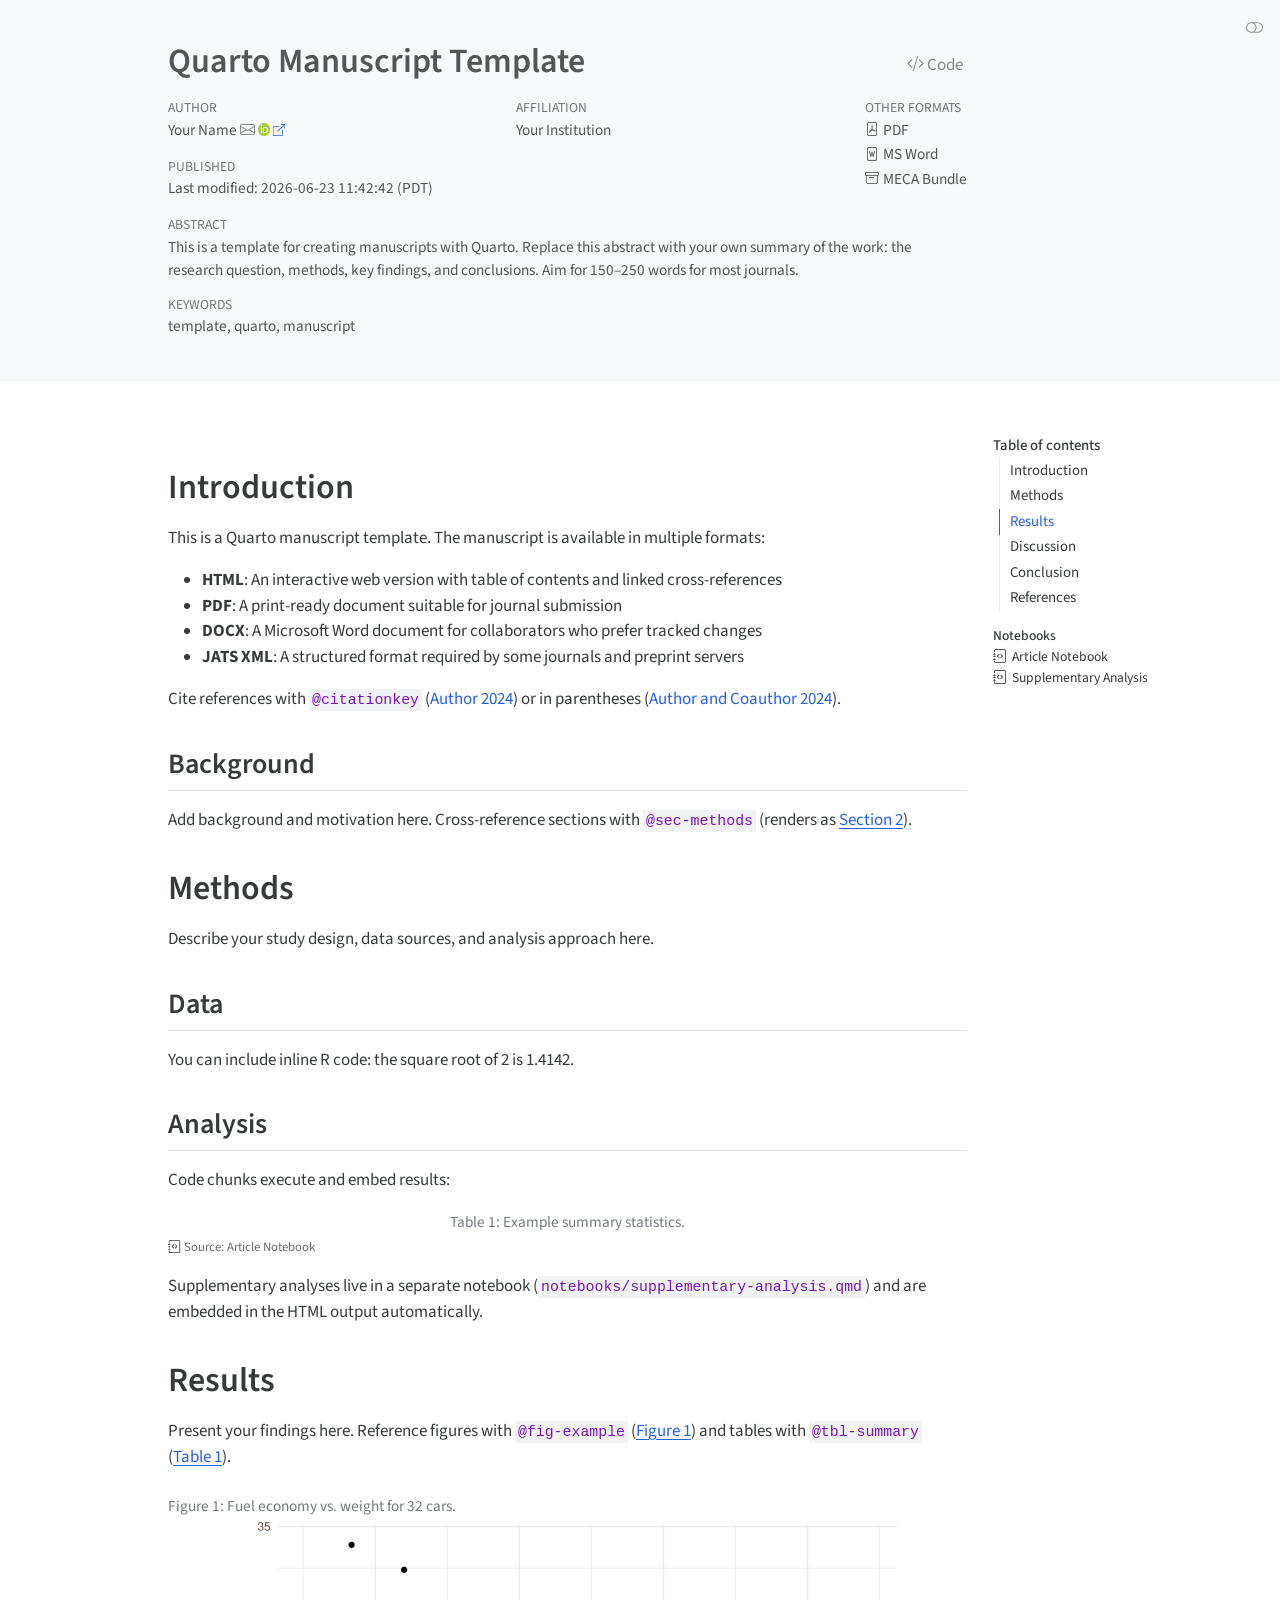
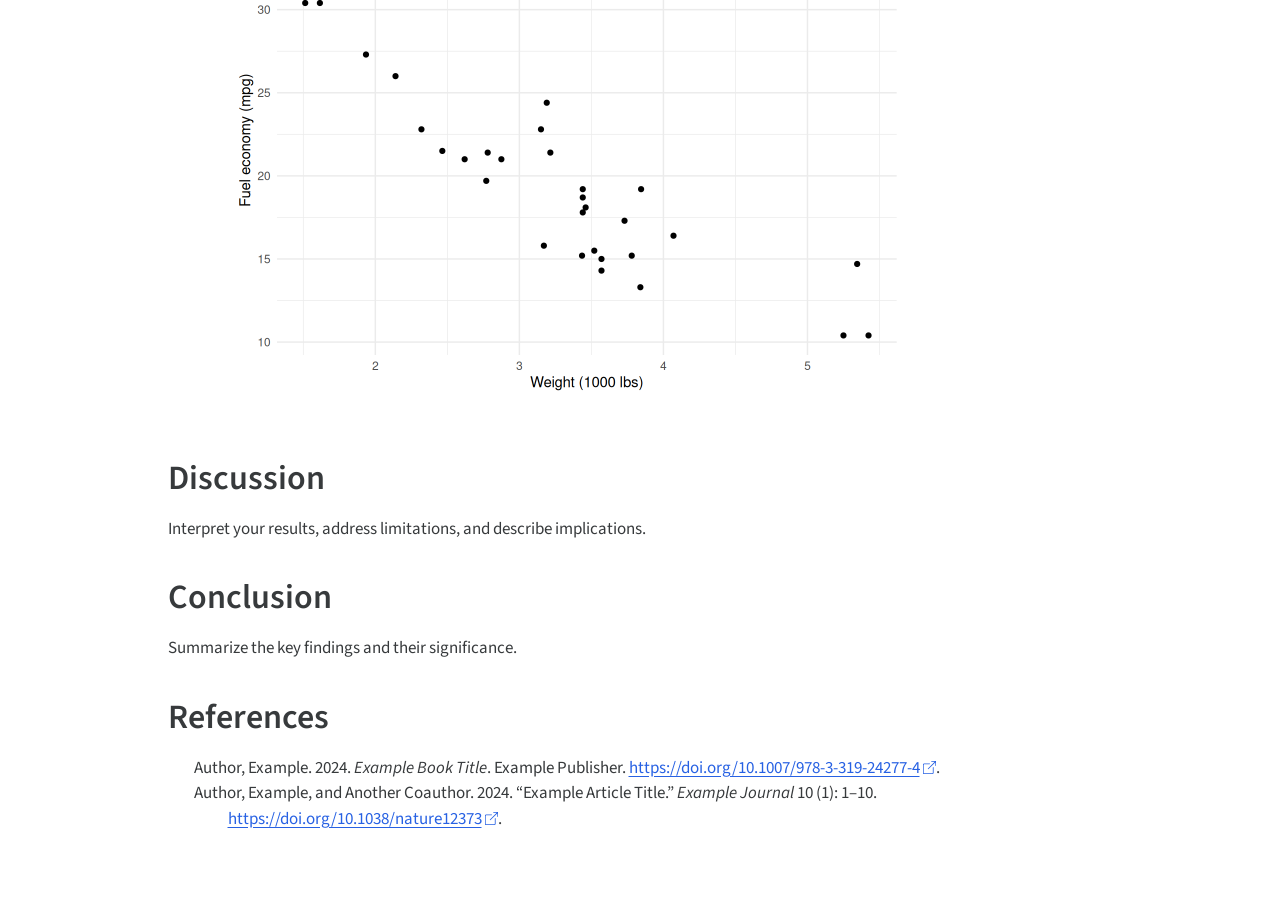
==== index.html @ c06b03c3 "Deploying to gh-pages from @ d-morrison/qmt@e28d3d955c361e0498ab73988863356ebacc2536 🚀" ====
<!DOCTYPE html>
<html xmlns="http://www.w3.org/1999/xhtml" lang="en" xml:lang="en"><head>
<meta http-equiv="Content-Type" content="text/html; charset=UTF-8">
<meta charset="utf-8">
<meta name="generator" content="quarto-1.9.38">
<meta name="viewport" content="width=device-width, initial-scale=1.0, user-scalable=yes">
<meta name="author" content="Your Name">
<meta name="keywords" content="template, quarto, manuscript">
<title>Quarto Manuscript Template</title>
<style>
/* Default styles provided by pandoc.
** See https://pandoc.org/MANUAL.html#variables-for-html for config info.
*/
code{white-space: pre-wrap;}
span.smallcaps{font-variant: small-caps;}
div.columns{display: flex; gap: min(4vw, 1.5em);}
div.column{flex: auto; overflow-x: auto;}
div.hanging-indent{margin-left: 1.5em; text-indent: -1.5em;}
ul.task-list{list-style: none;}
ul.task-list li input[type="checkbox"] {
  width: 0.8em;
  margin: 0 0.8em 0.2em -1em; /* quarto-specific, see https://github.com/quarto-dev/quarto-cli/issues/4556 */ 
  vertical-align: middle;
}
/* CSS for syntax highlighting */
html { -webkit-text-size-adjust: 100%; }
pre > code.sourceCode { white-space: pre; position: relative; }
pre > code.sourceCode > span { display: inline-block; line-height: 1.25; }
pre > code.sourceCode > span:empty { height: 1.2em; }
.sourceCode { overflow: visible; }
code.sourceCode > span { color: inherit; text-decoration: inherit; }
div.sourceCode { margin: 1em 0; }
pre.sourceCode { margin: 0; }
@media screen {
div.sourceCode { overflow: auto; }
}
@media print {
pre > code.sourceCode { white-space: pre-wrap; }
pre > code.sourceCode > span { text-indent: -5em; padding-left: 5em; }
}
pre.numberSource code
  { counter-reset: source-line 0; }
pre.numberSource code > span
  { position: relative; left: -4em; counter-increment: source-line; }
pre.numberSource code > span > a:first-child::before
  { content: counter(source-line);
    position: relative; left: -1em; text-align: right; vertical-align: baseline;
    border: none; display: inline-block;
    -webkit-touch-callout: none; -webkit-user-select: none;
    -khtml-user-select: none; -moz-user-select: none;
    -ms-user-select: none; user-select: none;
    padding: 0 4px; width: 4em;
  }
pre.numberSource { margin-left: 3em;  padding-left: 4px; }
div.sourceCode
  {   }
@media screen {
pre > code.sourceCode > span > a:first-child::before { text-decoration: underline; }
}
/* CSS for citations */
div.csl-bib-body { }
div.csl-entry {
  clear: both;
}
.hanging-indent div.csl-entry {
  margin-left:2em;
  text-indent:-2em;
}
div.csl-left-margin {
  min-width:2em;
  float:left;
}
div.csl-right-inline {
  margin-left:2em;
  padding-left:1em;
}
div.csl-indent {
  margin-left: 2em;
}</style>

<script src="site_libs/clipboard/clipboard.min.js"></script>
<script src="site_libs/quarto-html/quarto.js" type="module"></script>
<script src="site_libs/quarto-html/tabsets/tabsets.js" type="module"></script>
<script src="site_libs/quarto-html/popper.min.js"></script>
<script src="site_libs/quarto-html/tippy.umd.min.js"></script>
<script src="site_libs/quarto-html/anchor.min.js"></script>
<link href="site_libs/quarto-html/tippy.css" rel="stylesheet">
<link href="site_libs/quarto-html/quarto-syntax-highlighting-c875dbb4c9335aca9cc352e974a4ec92.css" rel="stylesheet" class="quarto-color-scheme" id="quarto-text-highlighting-styles">
<link href="site_libs/quarto-html/quarto-syntax-highlighting-dark-c875dbb4c9335aca9cc352e974a4ec92.css" rel="stylesheet" class="quarto-color-scheme quarto-color-alternate" id="quarto-text-highlighting-styles">
<link href="site_libs/quarto-html/quarto-syntax-highlighting-c875dbb4c9335aca9cc352e974a4ec92.css" rel="stylesheet" class="quarto-color-scheme-extra" id="quarto-text-highlighting-styles">
<script src="site_libs/bootstrap/bootstrap.min.js"></script>
<link href="site_libs/bootstrap/bootstrap-icons.css" rel="stylesheet">
<link href="site_libs/bootstrap/bootstrap-bc018232470c792a21d55ba60b0a0cb7.min.css" rel="stylesheet" append-hash="true" class="quarto-color-scheme" id="quarto-bootstrap" data-mode="light">
<link href="site_libs/bootstrap/bootstrap-dark-ad9184bf8e36a418bfd6f385e3dc18bb.min.css" rel="stylesheet" append-hash="true" class="quarto-color-scheme quarto-color-alternate" id="quarto-bootstrap" data-mode="dark">
<link href="site_libs/bootstrap/bootstrap-bc018232470c792a21d55ba60b0a0cb7.min.css" rel="stylesheet" append-hash="true" class="quarto-color-scheme-extra" id="quarto-bootstrap" data-mode="light">
<script src="site_libs/quarto-contrib/glightbox/glightbox.min.js"></script>
<link href="site_libs/quarto-contrib/glightbox/glightbox.min.css" rel="stylesheet">
<link href="site_libs/quarto-contrib/glightbox/lightbox.css" rel="stylesheet"><link href="site_libs/pagedtable-1.1/css/pagedtable.css" rel="stylesheet">
<script src="site_libs/pagedtable-1.1/js/pagedtable.js"></script><style>
div.callout-exr.callout {
  border-left-color: #FFA500;
}
div.callout-exr.callout-style-default .callout-header {
  background-color: rgba(255, 165, 0, 0.13);
}
div.callout-exr .callout-toggle::before {  background-image: url('data:image/svg+xml,<svg xmlns="http://www.w3.org/2000/svg" width="16" height="16" fill="rgb(33, 37, 41)" class="bi bi-chevron-down" viewBox="0 0 16 16"><path fill-rule="evenodd" d="M1.646 4.646a.5.5 0 0 1 .708 0L8 10.293l5.646-5.647a.5.5 0 0 1 .708.708l-6 6a.5.5 0 0 1-.708 0l-6-6a.5.5 0 0 1 0-.708z"/></svg>');}
div.callout-exr.callout-style-default .callout-icon::before, div.callout-exr.callout-titled .callout-icon::before {
  background-image: url('data:image/svg+xml,<svg xmlns="http://www.w3.org/2000/svg" width="16" height="16" fill="%23FFA500" class="bi bi-exclamation-triangle" viewBox="0 0 16 16"><path d="M7.938 2.016A.13.13 0 0 1 8.002 2a.13.13 0 0 1 .063.016.146.146 0 0 1 .054.057l6.857 11.667c.036.06.035.124.002.183a.163.163 0 0 1-.054.06.116.116 0 0 1-.066.017H1.146a.115.115 0 0 1-.066-.017.163.163 0 0 1-.054-.06.176.176 0 0 1 .002-.183L7.884 2.073a.147.147 0 0 1 .054-.057zm1.044-.45a1.13 1.13 0 0 0-1.96 0L.165 13.233c-.457.778.091 1.767.98 1.767h13.713c.889 0 1.438-.99.98-1.767L8.982 1.566z"/></svg>');
}
div.callout-lem.callout {
  border-left-color: #1565C0;
}
div.callout-lem.callout-style-default .callout-header {
  background-color: rgba(21, 101, 192, 0.13);
}
div.callout-lem .callout-toggle::before {  background-image: url('data:image/svg+xml,<svg xmlns="http://www.w3.org/2000/svg" width="16" height="16" fill="rgb(33, 37, 41)" class="bi bi-chevron-down" viewBox="0 0 16 16"><path fill-rule="evenodd" d="M1.646 4.646a.5.5 0 0 1 .708 0L8 10.293l5.646-5.647a.5.5 0 0 1 .708.708l-6 6a.5.5 0 0 1-.708 0l-6-6a.5.5 0 0 1 0-.708z"/></svg>');}
div.callout-lem.callout-style-default .callout-icon::before, div.callout-lem.callout-titled .callout-icon::before {
  background-image: url('data:image/svg+xml,<svg xmlns="http://www.w3.org/2000/svg" width="16" height="16" fill="%231565C0" class="bi bi-exclamation-triangle" viewBox="0 0 16 16"><path d="M7.938 2.016A.13.13 0 0 1 8.002 2a.13.13 0 0 1 .063.016.146.146 0 0 1 .054.057l6.857 11.667c.036.06.035.124.002.183a.163.163 0 0 1-.054.06.116.116 0 0 1-.066.017H1.146a.115.115 0 0 1-.066-.017.163.163 0 0 1-.054-.06.176.176 0 0 1 .002-.183L7.884 2.073a.147.147 0 0 1 .054-.057zm1.044-.45a1.13 1.13 0 0 0-1.96 0L.165 13.233c-.457.778.091 1.767.98 1.767h13.713c.889 0 1.438-.99.98-1.767L8.982 1.566z"/></svg>');
}
div.callout-prp.callout {
  border-left-color: #827717;
}
div.callout-prp.callout-style-default .callout-header {
  background-color: rgba(130, 119, 23, 0.13);
}
div.callout-prp .callout-toggle::before {  background-image: url('data:image/svg+xml,<svg xmlns="http://www.w3.org/2000/svg" width="16" height="16" fill="rgb(33, 37, 41)" class="bi bi-chevron-down" viewBox="0 0 16 16"><path fill-rule="evenodd" d="M1.646 4.646a.5.5 0 0 1 .708 0L8 10.293l5.646-5.647a.5.5 0 0 1 .708.708l-6 6a.5.5 0 0 1-.708 0l-6-6a.5.5 0 0 1 0-.708z"/></svg>');}
div.callout-prp.callout-style-default .callout-icon::before, div.callout-prp.callout-titled .callout-icon::before {
  background-image: url('data:image/svg+xml,<svg xmlns="http://www.w3.org/2000/svg" width="16" height="16" fill="%23827717" class="bi bi-exclamation-triangle" viewBox="0 0 16 16"><path d="M7.938 2.016A.13.13 0 0 1 8.002 2a.13.13 0 0 1 .063.016.146.146 0 0 1 .054.057l6.857 11.667c.036.06.035.124.002.183a.163.163 0 0 1-.054.06.116.116 0 0 1-.066.017H1.146a.115.115 0 0 1-.066-.017.163.163 0 0 1-.054-.06.176.176 0 0 1 .002-.183L7.884 2.073a.147.147 0 0 1 .054-.057zm1.044-.45a1.13 1.13 0 0 0-1.96 0L.165 13.233c-.457.778.091 1.767.98 1.767h13.713c.889 0 1.438-.99.98-1.767L8.982 1.566z"/></svg>');
}
div.callout-cnj.callout {
  border-left-color: #558B2F;
}
div.callout-cnj.callout-style-default .callout-header {
  background-color: rgba(85, 139, 47, 0.13);
}
div.callout-cnj .callout-toggle::before {  background-image: url('data:image/svg+xml,<svg xmlns="http://www.w3.org/2000/svg" width="16" height="16" fill="rgb(33, 37, 41)" class="bi bi-chevron-down" viewBox="0 0 16 16"><path fill-rule="evenodd" d="M1.646 4.646a.5.5 0 0 1 .708 0L8 10.293l5.646-5.647a.5.5 0 0 1 .708.708l-6 6a.5.5 0 0 1-.708 0l-6-6a.5.5 0 0 1 0-.708z"/></svg>');}
div.callout-cnj.callout-style-default .callout-icon::before, div.callout-cnj.callout-titled .callout-icon::before {
  background-image: url('data:image/svg+xml,<svg xmlns="http://www.w3.org/2000/svg" width="16" height="16" fill="%23558B2F" class="bi bi-exclamation-triangle" viewBox="0 0 16 16"><path d="M7.938 2.016A.13.13 0 0 1 8.002 2a.13.13 0 0 1 .063.016.146.146 0 0 1 .054.057l6.857 11.667c.036.06.035.124.002.183a.163.163 0 0 1-.054.06.116.116 0 0 1-.066.017H1.146a.115.115 0 0 1-.066-.017.163.163 0 0 1-.054-.06.176.176 0 0 1 .002-.183L7.884 2.073a.147.147 0 0 1 .054-.057zm1.044-.45a1.13 1.13 0 0 0-1.96 0L.165 13.233c-.457.778.091 1.767.98 1.767h13.713c.889 0 1.438-.99.98-1.767L8.982 1.566z"/></svg>');
}
div.callout-exm.callout {
  border-left-color: #6A1B9A;
}
div.callout-exm.callout-style-default .callout-header {
  background-color: rgba(106, 27, 154, 0.13);
}
div.callout-exm .callout-toggle::before {  background-image: url('data:image/svg+xml,<svg xmlns="http://www.w3.org/2000/svg" width="16" height="16" fill="rgb(33, 37, 41)" class="bi bi-chevron-down" viewBox="0 0 16 16"><path fill-rule="evenodd" d="M1.646 4.646a.5.5 0 0 1 .708 0L8 10.293l5.646-5.647a.5.5 0 0 1 .708.708l-6 6a.5.5 0 0 1-.708 0l-6-6a.5.5 0 0 1 0-.708z"/></svg>');}
div.callout-exm.callout-style-default .callout-icon::before, div.callout-exm.callout-titled .callout-icon::before {
  background-image: url('data:image/svg+xml,<svg xmlns="http://www.w3.org/2000/svg" width="16" height="16" fill="%236A1B9A" class="bi bi-exclamation-triangle" viewBox="0 0 16 16"><path d="M7.938 2.016A.13.13 0 0 1 8.002 2a.13.13 0 0 1 .063.016.146.146 0 0 1 .054.057l6.857 11.667c.036.06.035.124.002.183a.163.163 0 0 1-.054.06.116.116 0 0 1-.066.017H1.146a.115.115 0 0 1-.066-.017.163.163 0 0 1-.054-.06.176.176 0 0 1 .002-.183L7.884 2.073a.147.147 0 0 1 .054-.057zm1.044-.45a1.13 1.13 0 0 0-1.96 0L.165 13.233c-.457.778.091 1.767.98 1.767h13.713c.889 0 1.438-.99.98-1.767L8.982 1.566z"/></svg>');
}
div.callout-cor.callout {
  border-left-color: #00838F;
}
div.callout-cor.callout-style-default .callout-header {
  background-color: rgba(0, 131, 143, 0.13);
}
div.callout-cor .callout-toggle::before {  background-image: url('data:image/svg+xml,<svg xmlns="http://www.w3.org/2000/svg" width="16" height="16" fill="rgb(33, 37, 41)" class="bi bi-chevron-down" viewBox="0 0 16 16"><path fill-rule="evenodd" d="M1.646 4.646a.5.5 0 0 1 .708 0L8 10.293l5.646-5.647a.5.5 0 0 1 .708.708l-6 6a.5.5 0 0 1-.708 0l-6-6a.5.5 0 0 1 0-.708z"/></svg>');}
div.callout-cor.callout-style-default .callout-icon::before, div.callout-cor.callout-titled .callout-icon::before {
  background-image: url('data:image/svg+xml,<svg xmlns="http://www.w3.org/2000/svg" width="16" height="16" fill="%2300838F" class="bi bi-exclamation-triangle" viewBox="0 0 16 16"><path d="M7.938 2.016A.13.13 0 0 1 8.002 2a.13.13 0 0 1 .063.016.146.146 0 0 1 .054.057l6.857 11.667c.036.06.035.124.002.183a.163.163 0 0 1-.054.06.116.116 0 0 1-.066.017H1.146a.115.115 0 0 1-.066-.017.163.163 0 0 1-.054-.06.176.176 0 0 1 .002-.183L7.884 2.073a.147.147 0 0 1 .054-.057zm1.044-.45a1.13 1.13 0 0 0-1.96 0L.165 13.233c-.457.778.091 1.767.98 1.767h13.713c.889 0 1.438-.99.98-1.767L8.982 1.566z"/></svg>');
}
div.callout-proof.callout {
  border-left-color: #37474F;
}
div.callout-proof.callout-style-default .callout-header {
  background-color: rgba(55, 71, 79, 0.13);
}
div.callout-proof .callout-toggle::before {  background-image: url('data:image/svg+xml,<svg xmlns="http://www.w3.org/2000/svg" width="16" height="16" fill="rgb(33, 37, 41)" class="bi bi-chevron-down" viewBox="0 0 16 16"><path fill-rule="evenodd" d="M1.646 4.646a.5.5 0 0 1 .708 0L8 10.293l5.646-5.647a.5.5 0 0 1 .708.708l-6 6a.5.5 0 0 1-.708 0l-6-6a.5.5 0 0 1 0-.708z"/></svg>');}
div.callout-proof.callout-style-default .callout-icon::before, div.callout-proof.callout-titled .callout-icon::before {
  background-image: url('data:image/svg+xml,<svg xmlns="http://www.w3.org/2000/svg" width="16" height="16" fill="%2337474F" class="bi bi-exclamation-triangle" viewBox="0 0 16 16"><path d="M7.938 2.016A.13.13 0 0 1 8.002 2a.13.13 0 0 1 .063.016.146.146 0 0 1 .054.057l6.857 11.667c.036.06.035.124.002.183a.163.163 0 0 1-.054.06.116.116 0 0 1-.066.017H1.146a.115.115 0 0 1-.066-.017.163.163 0 0 1-.054-.06.176.176 0 0 1 .002-.183L7.884 2.073a.147.147 0 0 1 .054-.057zm1.044-.45a1.13 1.13 0 0 0-1.96 0L.165 13.233c-.457.778.091 1.767.98 1.767h13.713c.889 0 1.438-.99.98-1.767L8.982 1.566z"/></svg>');
}
div.callout-def.callout {
  border-left-color: #1B5E20;
}
div.callout-def.callout-style-default .callout-header {
  background-color: rgba(27, 94, 32, 0.13);
}
div.callout-def .callout-toggle::before {  background-image: url('data:image/svg+xml,<svg xmlns="http://www.w3.org/2000/svg" width="16" height="16" fill="rgb(33, 37, 41)" class="bi bi-chevron-down" viewBox="0 0 16 16"><path fill-rule="evenodd" d="M1.646 4.646a.5.5 0 0 1 .708 0L8 10.293l5.646-5.647a.5.5 0 0 1 .708.708l-6 6a.5.5 0 0 1-.708 0l-6-6a.5.5 0 0 1 0-.708z"/></svg>');}
div.callout-def.callout-style-default .callout-icon::before, div.callout-def.callout-titled .callout-icon::before {
  background-image: url('data:image/svg+xml,<svg xmlns="http://www.w3.org/2000/svg" width="16" height="16" fill="%231B5E20" class="bi bi-exclamation-triangle" viewBox="0 0 16 16"><path d="M7.938 2.016A.13.13 0 0 1 8.002 2a.13.13 0 0 1 .063.016.146.146 0 0 1 .054.057l6.857 11.667c.036.06.035.124.002.183a.163.163 0 0 1-.054.06.116.116 0 0 1-.066.017H1.146a.115.115 0 0 1-.066-.017.163.163 0 0 1-.054-.06.176.176 0 0 1 .002-.183L7.884 2.073a.147.147 0 0 1 .054-.057zm1.044-.45a1.13 1.13 0 0 0-1.96 0L.165 13.233c-.457.778.091 1.767.98 1.767h13.713c.889 0 1.438-.99.98-1.767L8.982 1.566z"/></svg>');
}
div.callout-solution.callout {
  border-left-color: #4E342E;
}
div.callout-solution.callout-style-default .callout-header {
  background-color: rgba(78, 52, 46, 0.13);
}
div.callout-solution .callout-toggle::before {  background-image: url('data:image/svg+xml,<svg xmlns="http://www.w3.org/2000/svg" width="16" height="16" fill="rgb(33, 37, 41)" class="bi bi-chevron-down" viewBox="0 0 16 16"><path fill-rule="evenodd" d="M1.646 4.646a.5.5 0 0 1 .708 0L8 10.293l5.646-5.647a.5.5 0 0 1 .708.708l-6 6a.5.5 0 0 1-.708 0l-6-6a.5.5 0 0 1 0-.708z"/></svg>');}
div.callout-solution.callout-style-default .callout-icon::before, div.callout-solution.callout-titled .callout-icon::before {
  background-image: url('data:image/svg+xml,<svg xmlns="http://www.w3.org/2000/svg" width="16" height="16" fill="%234E342E" class="bi bi-exclamation-triangle" viewBox="0 0 16 16"><path d="M7.938 2.016A.13.13 0 0 1 8.002 2a.13.13 0 0 1 .063.016.146.146 0 0 1 .054.057l6.857 11.667c.036.06.035.124.002.183a.163.163 0 0 1-.054.06.116.116 0 0 1-.066.017H1.146a.115.115 0 0 1-.066-.017.163.163 0 0 1-.054-.06.176.176 0 0 1 .002-.183L7.884 2.073a.147.147 0 0 1 .054-.057zm1.044-.45a1.13 1.13 0 0 0-1.96 0L.165 13.233c-.457.778.091 1.767.98 1.767h13.713c.889 0 1.438-.99.98-1.767L8.982 1.566z"/></svg>');
}
div.callout-remark.callout {
  border-left-color: #AD1457;
}
div.callout-remark.callout-style-default .callout-header {
  background-color: rgba(173, 20, 87, 0.13);
}
div.callout-remark .callout-toggle::before {  background-image: url('data:image/svg+xml,<svg xmlns="http://www.w3.org/2000/svg" width="16" height="16" fill="rgb(33, 37, 41)" class="bi bi-chevron-down" viewBox="0 0 16 16"><path fill-rule="evenodd" d="M1.646 4.646a.5.5 0 0 1 .708 0L8 10.293l5.646-5.647a.5.5 0 0 1 .708.708l-6 6a.5.5 0 0 1-.708 0l-6-6a.5.5 0 0 1 0-.708z"/></svg>');}
div.callout-remark.callout-style-default .callout-icon::before, div.callout-remark.callout-titled .callout-icon::before {
  background-image: url('data:image/svg+xml,<svg xmlns="http://www.w3.org/2000/svg" width="16" height="16" fill="%23AD1457" class="bi bi-exclamation-triangle" viewBox="0 0 16 16"><path d="M7.938 2.016A.13.13 0 0 1 8.002 2a.13.13 0 0 1 .063.016.146.146 0 0 1 .054.057l6.857 11.667c.036.06.035.124.002.183a.163.163 0 0 1-.054.06.116.116 0 0 1-.066.017H1.146a.115.115 0 0 1-.066-.017.163.163 0 0 1-.054-.06.176.176 0 0 1 .002-.183L7.884 2.073a.147.147 0 0 1 .054-.057zm1.044-.45a1.13 1.13 0 0 0-1.96 0L.165 13.233c-.457.778.091 1.767.98 1.767h13.713c.889 0 1.438-.99.98-1.767L8.982 1.566z"/></svg>');
}
</style>
<link rel="stylesheet" href="styles.css">
<meta name="citation_title" content="Quarto Manuscript Template">
<meta name="citation_abstract" content="This is a template for creating manuscripts with Quarto. Replace this
abstract with your own summary of the work: the research question,
methods, key findings, and conclusions. Aim for 150--250 words for
most journals.
">
<meta name="citation_keywords" content="template,quarto,manuscript">
<meta name="citation_author" content="Your Name">
<meta name="citation_publication_date" content="2026-06-23">
<meta name="citation_cover_date" content="2026-06-23">
<meta name="citation_year" content="2026">
<meta name="citation_online_date" content="2026-06-23">
<meta name="citation_language" content="en">
<meta name="citation_reference" content="citation_title=Example book title;,citation_author=Example Author;,citation_publication_date=2024;,citation_cover_date=2024;,citation_year=2024;,citation_doi=10.1007/978-3-319-24277-4;">
<meta name="citation_reference" content="citation_title=Example article title;,citation_author=Example Author;,citation_author=Another Coauthor;,citation_publication_date=2024;,citation_cover_date=2024;,citation_year=2024;,citation_issue=1;,citation_doi=10.1038/nature12373;,citation_volume=10;,citation_journal_title=Example Journal;,citation_publisher=Example Publisher;">
</head>
<body class="quarto-light"><script id="quarto-html-before-body" type="application/javascript">
    const toggleBodyColorMode = (bsSheetEl) => {
      const mode = bsSheetEl.getAttribute("data-mode");
      const bodyEl = window.document.querySelector("body");
      if (mode === "dark") {
        bodyEl.classList.add("quarto-dark");
        bodyEl.classList.remove("quarto-light");
      } else {
        bodyEl.classList.add("quarto-light");
        bodyEl.classList.remove("quarto-dark");
      }
    }
    const toggleBodyColorPrimary = () => {
      const bsSheetEl = window.document.querySelector("link#quarto-bootstrap:not([rel=disabled-stylesheet])");
      if (bsSheetEl) {
        toggleBodyColorMode(bsSheetEl);
      }
    }
    const setColorSchemeToggle = (alternate) => {
      const toggles = window.document.querySelectorAll('.quarto-color-scheme-toggle');
      for (let i=0; i < toggles.length; i++) {
        const toggle = toggles[i];
        if (toggle) {
          if (alternate) {
            toggle.classList.add("alternate");
          } else {
            toggle.classList.remove("alternate");
          }
        }
      }
    };
    const toggleColorMode = (alternate) => {
      // Switch the stylesheets
      const primaryStylesheets = window.document.querySelectorAll('link.quarto-color-scheme:not(.quarto-color-alternate)');
      const alternateStylesheets = window.document.querySelectorAll('link.quarto-color-scheme.quarto-color-alternate');
      manageTransitions('#quarto-margin-sidebar .nav-link', false);
      if (alternate) {
        // note: dark is layered on light, we don't disable primary!
        enableStylesheet(alternateStylesheets);
        for (const sheetNode of alternateStylesheets) {
          if (sheetNode.id === "quarto-bootstrap") {
            toggleBodyColorMode(sheetNode);
          }
        }
      } else {
        disableStylesheet(alternateStylesheets);
        enableStylesheet(primaryStylesheets)
        toggleBodyColorPrimary();
      }
      manageTransitions('#quarto-margin-sidebar .nav-link', true);
      // Switch the toggles
      setColorSchemeToggle(alternate)
      // Hack to workaround the fact that safari doesn't
      // properly recolor the scrollbar when toggling (#1455)
      if (navigator.userAgent.indexOf('Safari') > 0 && navigator.userAgent.indexOf('Chrome') == -1) {
        manageTransitions("body", false);
        window.scrollTo(0, 1);
        setTimeout(() => {
          window.scrollTo(0, 0);
          manageTransitions("body", true);
        }, 40);
      }
    }
    const disableStylesheet = (stylesheets) => {
      for (let i=0; i < stylesheets.length; i++) {
        const stylesheet = stylesheets[i];
        stylesheet.rel = 'disabled-stylesheet';
      }
    }
    const enableStylesheet = (stylesheets) => {
      for (let i=0; i < stylesheets.length; i++) {
        const stylesheet = stylesheets[i];
        if(stylesheet.rel !== 'stylesheet') { // for Chrome, which will still FOUC without this check
          stylesheet.rel = 'stylesheet';
        }
      }
    }
    const manageTransitions = (selector, allowTransitions) => {
      const els = window.document.querySelectorAll(selector);
      for (let i=0; i < els.length; i++) {
        const el = els[i];
        if (allowTransitions) {
          el.classList.remove('notransition');
        } else {
          el.classList.add('notransition');
        }
      }
    }
    const isFileUrl = () => {
      return window.location.protocol === 'file:';
    }
    const hasAlternateSentinel = () => {
      let styleSentinel = getColorSchemeSentinel();
      if (styleSentinel !== null) {
        return styleSentinel === "alternate";
      } else {
        return false;
      }
    }
    const setStyleSentinel = (alternate) => {
      const value = alternate ? "alternate" : "default";
      if (!isFileUrl()) {
        window.localStorage.setItem("quarto-color-scheme", value);
      } else {
        localAlternateSentinel = value;
      }
    }
    const getColorSchemeSentinel = () => {
      if (!isFileUrl()) {
        const storageValue = window.localStorage.getItem("quarto-color-scheme");
        return storageValue != null ? storageValue : localAlternateSentinel;
      } else {
        return localAlternateSentinel;
      }
    }
    const toggleGiscusIfUsed = (isAlternate, darkModeDefault) => {
      const baseTheme = document.querySelector('#giscus-base-theme')?.value ?? 'light';
      const alternateTheme = document.querySelector('#giscus-alt-theme')?.value ?? 'dark';
      let newTheme = '';
      if(authorPrefersDark) {
        newTheme = isAlternate ? baseTheme : alternateTheme;
      } else {
        newTheme = isAlternate ? alternateTheme : baseTheme;
      }
      const changeGiscusTheme = () => {
        // From: https://github.com/giscus/giscus/issues/336
        const sendMessage = (message) => {
          const iframe = document.querySelector('iframe.giscus-frame');
          if (!iframe) return;
          iframe.contentWindow.postMessage({ giscus: message }, 'https://giscus.app');
        }
        sendMessage({
          setConfig: {
            theme: newTheme
          }
        });
      }
      const isGiscussLoaded = window.document.querySelector('iframe.giscus-frame') !== null;
      if (isGiscussLoaded) {
        changeGiscusTheme();
      }
    };
    const authorPrefersDark = false;
    const darkModeDefault = authorPrefersDark;
      document.querySelector('link#quarto-text-highlighting-styles.quarto-color-scheme-extra').rel = 'disabled-stylesheet';
      document.querySelector('link#quarto-bootstrap.quarto-color-scheme-extra').rel = 'disabled-stylesheet';
    let localAlternateSentinel = darkModeDefault ? 'alternate' : 'default';
    // Dark / light mode switch
    window.quartoToggleColorScheme = () => {
      // Read the current dark / light value
      let toAlternate = !hasAlternateSentinel();
      toggleColorMode(toAlternate);
      setStyleSentinel(toAlternate);
      toggleGiscusIfUsed(toAlternate, darkModeDefault);
      window.dispatchEvent(new Event('resize'));
    };
    // Switch to dark mode if need be
    if (hasAlternateSentinel()) {
      toggleColorMode(true);
    } else {
      toggleColorMode(false);
    }
  </script>

<header id="title-block-header" class="quarto-title-block default page-columns page-full"><div class="quarto-title-banner page-columns page-full">
    <div class="quarto-title column-body">
      <div class="quarto-title-block"><div><h1 class="title">Quarto Manuscript Template</h1><button type="button" class="btn code-tools-button" id="quarto-code-tools-source"><i class="bi"></i> Code</button></div></div>
          </div>

    
    <div class="quarto-title-meta-container">
      <div class="quarto-title-meta-column-start">
            <div class="quarto-title-meta-author">
          <div class="quarto-title-meta-heading">Author</div>
          <div class="quarto-title-meta-heading">Affiliation</div>
          
                <div class="quarto-title-meta-contents">
            <p class="author">Your Name <a href="mailto:your.email@example.com" class="quarto-title-author-email"><i class="bi bi-envelope"></i></a> <a href="https://orcid.org/0000-0000-0000-0000" class="quarto-title-author-orcid"> <img src="[data-uri]"></a></p>
          </div>
                <div class="quarto-title-meta-contents">
                    <p class="affiliation">
                        Your Institution
                      </p>
                  </div>
                    </div>
        
        <div class="quarto-title-meta">

                      
                <div>
            <div class="quarto-title-meta-heading">Published</div>
            <div class="quarto-title-meta-contents">
              <p class="date">Last modified: 2026-06-23 11:42:42 (PDT)</p>
            </div>
          </div>
          
                
              </div>
      </div>
      <div class="quarto-title-meta-column-end quarto-other-formats-target">
      <div class="quarto-alternate-formats"><div class="quarto-title-meta-heading">Other Formats</div><div class="quarto-title-meta-contents"><p><a href="index.pdf"><i class="bi bi-file-pdf"></i>PDF</a></p></div><div class="quarto-title-meta-contents"><p><a href="index.docx"><i class="bi bi-file-word"></i>MS Word</a></p></div><div class="quarto-title-meta-contents"><p><a href="index-meca.zip" data-meca-link="true"><i class="bi bi-archive"></i>MECA Bundle</a></p></div></div></div>
    </div>

    <div>
      <div class="abstract">
        <div class="block-title">Abstract</div>
        <p>This is a template for creating manuscripts with Quarto. Replace this abstract with your own summary of the work: the research question, methods, key findings, and conclusions. Aim for 150–250 words for most journals.</p>
      </div>
    </div>

    <div>
      <div class="keywords">
        <div class="block-title">Keywords</div>
        <p>template, quarto, manuscript</p>
      </div>
    </div>

    <div class="quarto-other-links-text-target">
    </div>  </div>
</header><div id="quarto-content" class="page-columns page-rows-contents page-layout-article">
<div id="quarto-margin-sidebar" class="sidebar margin-sidebar">
  <nav id="TOC" role="doc-toc" class="toc-active"><h2 id="toc-title">Table of contents</h2>
   
  <ul>
<li>
<a href="#sec-intro" id="toc-sec-intro" class="nav-link active" data-scroll-target="#sec-intro">Introduction</a>
  <ul class="collapse">
<li><a href="#background" id="toc-background" class="nav-link" data-scroll-target="#background">Background</a></li>
  </ul>
</li>
  <li>
<a href="#sec-methods" id="toc-sec-methods" class="nav-link" data-scroll-target="#sec-methods">Methods</a>
  <ul class="collapse">
<li><a href="#data" id="toc-data" class="nav-link" data-scroll-target="#data">Data</a></li>
  <li><a href="#analysis" id="toc-analysis" class="nav-link" data-scroll-target="#analysis">Analysis</a></li>
  </ul>
</li>
  <li><a href="#sec-results" id="toc-sec-results" class="nav-link" data-scroll-target="#sec-results">Results</a></li>
  <li><a href="#sec-discussion" id="toc-sec-discussion" class="nav-link" data-scroll-target="#sec-discussion">Discussion</a></li>
  <li><a href="#sec-conclusion" id="toc-sec-conclusion" class="nav-link" data-scroll-target="#sec-conclusion">Conclusion</a></li>
  <li><a href="#references" id="toc-references" class="nav-link" data-scroll-target="#references">References</a></li>
  </ul><div class="quarto-alternate-notebooks"><h2>Notebooks</h2><ul><li><a href="index-preview.html"><i class="bi bi-journal-code"></i>Article Notebook</a></li><li><a href="notebooks/supplementary-analysis-preview.html"><i class="bi bi-journal-code"></i>Supplementary Analysis</a></li></ul></div></nav>
</div>
<main class="content quarto-banner-title-block" id="quarto-document-content"><section id="sec-intro" class="level1"><h1>Introduction</h1>
<p>This is a Quarto manuscript template. The manuscript is available in multiple formats:</p>
<ul>
<li>
<strong>HTML</strong>: An interactive web version with table of contents and linked cross-references</li>
<li>
<strong>PDF</strong>: A print-ready document suitable for journal submission</li>
<li>
<strong>DOCX</strong>: A Microsoft Word document for collaborators who prefer tracked changes</li>
<li>
<strong>JATS XML</strong>: A structured format required by some journals and preprint servers</li>
</ul>
<p>Cite references with <code>@citationkey</code> <span class="citation" data-cites="example2024">(<a href="#ref-example2024" role="doc-biblioref">Author 2024</a>)</span> or in parentheses <span class="citation" data-cites="example-article2024">(<a href="#ref-example-article2024" role="doc-biblioref">Author and Coauthor 2024</a>)</span>.</p>
<section id="background" class="level2"><h2 class="anchored" data-anchor-id="background">Background</h2>
<p>Add background and motivation here. Cross-reference sections with <code>@sec-methods</code> (renders as <a href="#sec-methods" class="quarto-xref">Section&nbsp;2</a>).</p>
</section></section><section id="sec-methods" class="level1"><h1>Methods</h1>
<p>Describe your study design, data sources, and analysis approach here.</p>
<section id="data" class="level2"><h2 class="anchored" data-anchor-id="data">Data</h2>
<p>You can include inline R code: the square root of 2 is 1.4142.</p>
</section><section id="analysis" class="level2"><h2 class="anchored" data-anchor-id="analysis">Analysis</h2>
<p>Code chunks execute and embed results:</p>
<div id="tbl-summary" class="cell quarto-float quarto-figure quarto-figure-center anchored">
<figure class="quarto-float quarto-float-tbl figure"><figcaption class="quarto-float-caption-top quarto-float-caption quarto-float-tbl" id="tbl-summary-caption-0ceaefa1-69ba-4598-a22c-09a6ac19f8ca">
Table&nbsp;1: Example summary statistics.
</figcaption><div aria-describedby="tbl-summary-caption-0ceaefa1-69ba-4598-a22c-09a6ac19f8ca">
<div>

</div>
</div>
</figure>
<a class="quarto-notebook-link" id="nblink-1" href="index-preview.html#tbl-summary">Source: Article Notebook</a></div>
<p>Supplementary analyses live in a separate notebook (<code>notebooks/supplementary-analysis.qmd</code>) and are embedded in the HTML output automatically.</p>
</section></section><section id="sec-results" class="level1"><h1>Results</h1>
<p>Present your findings here. Reference figures with <code>@fig-example</code> (<a href="#fig-example" class="quarto-xref">Figure&nbsp;1</a>) and tables with <code>@tbl-summary</code> (<a href="#tbl-summary" class="quarto-xref">Table&nbsp;1</a>).</p>
<div id="cell-fig-example" class="cell">
<div class="cell-output-display">
<div id="fig-example" class="quarto-float quarto-figure quarto-figure-center anchored" alt="Scatter plot showing a negative relationship between car weight (x-axis) and fuel economy in miles per gallon (y-axis).">
<figure class="quarto-float quarto-float-fig figure"><figcaption class="quarto-float-caption-top quarto-float-caption quarto-float-fig" id="fig-example-caption-0ceaefa1-69ba-4598-a22c-09a6ac19f8ca">
Figure&nbsp;1: Fuel economy vs.&nbsp;weight for 32 cars.
</figcaption><div aria-describedby="fig-example-caption-0ceaefa1-69ba-4598-a22c-09a6ac19f8ca">
<a href="index_files/figure-html/fig-example-1.png" class="lightbox" data-gallery="quarto-lightbox-gallery-1" title="Figure&nbsp;1: Fuel economy vs.&nbsp;weight for 32 cars."><img src="index_files/figure-html/fig-example-1.png" class="img-fluid figure-img" alt="Scatter plot showing a negative relationship between car weight (x-axis) and fuel economy in miles per gallon (y-axis)." width="672"></a>
</div>
</figure>
</div>
</div>
</div>
</section><section id="sec-discussion" class="level1"><h1>Discussion</h1>
<p>Interpret your results, address limitations, and describe implications.</p>
</section><section id="sec-conclusion" class="level1"><h1>Conclusion</h1>
<p>Summarize the key findings and their significance.</p>
</section><section id="references" class="level1 unnumbered"><h1 class="unnumbered">References</h1>
<div id="refs" class="references csl-bib-body hanging-indent" role="list">
<div id="ref-example2024" class="csl-entry" role="listitem">
Author, Example. 2024. <em>Example Book Title</em>. Example Publisher. <a href="https://doi.org/10.1007/978-3-319-24277-4">https://doi.org/10.1007/978-3-319-24277-4</a>.
</div>
<div id="ref-example-article2024" class="csl-entry" role="listitem">
Author, Example, and Another Coauthor. 2024. <span>“Example Article Title.”</span> <em>Example Journal</em> 10 (1): 1–10. <a href="https://doi.org/10.1038/nature12373">https://doi.org/10.1038/nature12373</a>.
</div>
</div>
<!-- -->

<script>
const theoremLikeClasses = new Set([
  "thm",
  "theorem",
  "lem",
  "lemma",
  "cor",
  "corollary",
  "prp",
  "proposition",
  "cnj",
  "conjecture",
  "def",
  "definition",
  "exm",
  "example",
  "exr",
  "exercise",
  "proof",
  "remark",
  "solution"
]);
const inlineAnchorSeparator = "\u00A0";
const maxAnchorRetryAttempts = 5;
const anchorRetryDelayMs = 50;

const isTheoremLikeDiv = (div) =>
  Array.from(div.classList).some((className) => theoremLikeClasses.has(className));

const addTheoremLikeDivAnchors = () => {
  for (const theoremDiv of window.document.querySelectorAll("div[id]")) {
    if (!isTheoremLikeDiv(theoremDiv)) {
      continue;
    }

    if (!theoremDiv.classList.contains("anchored")) {
      theoremDiv.classList.add("anchored");
    }

    if (!theoremDiv.dataset.anchorId) {
      theoremDiv.dataset.anchorId = theoremDiv.id;
    }
  }
};

const ensureSectionHeadingAnchorAttributes = () => {
  for (const sectionHeading of window.document.querySelectorAll(
    "section[id] > h1, section[id] > h2, section[id] > h3, section[id] > h4, section[id] > h5, section[id] > h6"
  )) {
    if (!sectionHeading.classList.contains("anchored")) {
      sectionHeading.classList.add("anchored");
    }

    if (!sectionHeading.dataset.anchorId) {
      sectionHeading.dataset.anchorId = sectionHeading.parentElement.id;
    }
  }
};

const normalizeInternalAnchorLinkIcons = () => {
  for (const link of window.document.querySelectorAll(
    "a.anchorjs-link, a.quarto-xref"
  )) {
    if (link.classList.contains("quarto-xref")) {
      link.classList.add("no-external");
      link.classList.remove("external");
      continue;
    }

    const href = link.getAttribute("href") || "";
    if (!href.startsWith("#")) {
      continue;
    }

    link.classList.add("no-external");
    link.classList.remove("external");
  }
};

const moveTheoremDivAnchorsInline = () => {
  let hasPendingAnchors = false;

  for (const theoremDiv of window.document.querySelectorAll("div[id]")) {
    if (!isTheoremLikeDiv(theoremDiv)) {
      continue;
    }

    const theoremTitle = theoremDiv.querySelector(".theorem-title");
    if (!theoremTitle) {
      continue;
    }

    const anchorLink = Array.from(
      theoremDiv.querySelectorAll("a.anchorjs-link")
    ).find((link) => {
      const href = link.getAttribute("href") || "";
      return href === `#${theoremDiv.id}` || href.endsWith(`#${theoremDiv.id}`);
    });

    if (anchorLink && anchorLink.parentElement === theoremTitle) {
      continue;
    }

    if (!anchorLink) {
      hasPendingAnchors = true;
      continue;
    }

    anchorLink.classList.remove("external");
    theoremTitle.append(inlineAnchorSeparator);
    theoremTitle.append(anchorLink);
  }

  return hasPendingAnchors;
};

const moveTheoremDivAnchorsInlineWithRetry = (
  attemptsRemaining = maxAnchorRetryAttempts
) => {
  const hasPendingAnchors = moveTheoremDivAnchorsInline();
  if (hasPendingAnchors && attemptsRemaining > 0) {
    window.setTimeout(() => {
      moveTheoremDivAnchorsInlineWithRetry(attemptsRemaining - 1);
    }, anchorRetryDelayMs);
  }
};

if (window.document.readyState === "loading") {
  window.document.addEventListener("DOMContentLoaded", () => {
    addTheoremLikeDivAnchors();
    ensureSectionHeadingAnchorAttributes();
    normalizeInternalAnchorLinkIcons();
    moveTheoremDivAnchorsInlineWithRetry();
  });
} else {
  addTheoremLikeDivAnchors();
  ensureSectionHeadingAnchorAttributes();
  normalizeInternalAnchorLinkIcons();
  moveTheoremDivAnchorsInlineWithRetry();
}

window.addEventListener("load", () => {
  normalizeInternalAnchorLinkIcons();
  moveTheoremDivAnchorsInlineWithRetry();
});
</script><script>
const defaultAnchorIconFallback = "#";

function getDefaultAnchorTemplate() {
  const defaultAnchor = document.querySelector("a.anchorjs-link[data-anchorjs-icon]");
  if (!defaultAnchor) {
    return null;
  }

  return {
    icon: defaultAnchor.getAttribute("data-anchorjs-icon"),
    style: defaultAnchor.getAttribute("style")
  };
}

function alignEquationAnchorWithDefault(anchor, template) {
  if (!anchor) {
    return;
  }

  anchor.classList.remove("external");

  if (template && template.icon) {
    anchor.setAttribute("data-anchorjs-icon", template.icon);
    anchor.textContent = "";
  } else if (!anchor.textContent) {
    anchor.textContent = defaultAnchorIconFallback;
  }

  if (template && template.style) {
    anchor.setAttribute("style", template.style);
  } else {
    anchor.removeAttribute("style");
  }
}

function alignEquationAnchorsWithDefault() {
  const template = getDefaultAnchorTemplate();
  document.querySelectorAll("a.equation-anchor").forEach(function (anchor) {
    alignEquationAnchorWithDefault(anchor, template);
  });
}

document.addEventListener("DOMContentLoaded", function () {
  const equations = document.querySelectorAll("span[id^='eq-']");
  equations.forEach(function (equation) {
    if (equation.querySelector(".equation-anchor")) {
      return;
    }

    if (!equation.querySelector(".math.display")) {
      return;
    }

    const id = equation.getAttribute("id");
    if (!id) {
      return;
    }

    equation.classList.add("equation-anchor-target");

    const anchor = document.createElement("a");
    anchor.className = "equation-anchor anchorjs-link";
    anchor.href = "#" + id;
    anchor.setAttribute("aria-label", "Permalink to this equation");
    equation.appendChild(anchor);
  });

  alignEquationAnchorsWithDefault();
});

window.addEventListener("load", alignEquationAnchorsWithDefault);
</script></section></main><!-- /main column --><script id="quarto-html-after-body" type="application/javascript">
  window.document.addEventListener("DOMContentLoaded", function (event) {
    // Ensure there is a toggle, if there isn't float one in the top right
    if (window.document.querySelector('.quarto-color-scheme-toggle') === null) {
      const a = window.document.createElement('a');
      a.classList.add('top-right');
      a.classList.add('quarto-color-scheme-toggle');
      a.href = "";
      a.onclick = function() { try { window.quartoToggleColorScheme(); } catch {} return false; };
      const i = window.document.createElement("i");
      i.classList.add('bi');
      a.appendChild(i);
      window.document.body.appendChild(a);
    }
    setColorSchemeToggle(hasAlternateSentinel())
    const icon = "";
    const anchorJS = new window.AnchorJS();
    anchorJS.options = {
      placement: 'right',
      icon: icon
    };
    anchorJS.add('.anchored');
    const isCodeAnnotation = (el) => {
      for (const clz of el.classList) {
        if (clz.startsWith('code-annotation-')) {                     
          return true;
        }
      }
      return false;
    }
    const onCopySuccess = function(e) {
      // button target
      const button = e.trigger;
      // don't keep focus
      button.blur();
      // flash "checked"
      button.classList.add('code-copy-button-checked');
      var currentTitle = button.getAttribute("title");
      button.setAttribute("title", "Copied!");
      let tooltip;
      if (window.bootstrap) {
        button.setAttribute("data-bs-toggle", "tooltip");
        button.setAttribute("data-bs-placement", "left");
        button.setAttribute("data-bs-title", "Copied!");
        tooltip = new bootstrap.Tooltip(button, 
          { trigger: "manual", 
            customClass: "code-copy-button-tooltip",
            offset: [0, -8]});
        tooltip.show();    
      }
      setTimeout(function() {
        if (tooltip) {
          tooltip.hide();
          button.removeAttribute("data-bs-title");
          button.removeAttribute("data-bs-toggle");
          button.removeAttribute("data-bs-placement");
        }
        button.setAttribute("title", currentTitle);
        button.classList.remove('code-copy-button-checked');
      }, 1000);
      // clear code selection
      e.clearSelection();
    }
    const getTextToCopy = function(trigger) {
      const outerScaffold = trigger.parentElement.cloneNode(true);
      const codeEl = outerScaffold.querySelector('code');
      for (const childEl of codeEl.children) {
        if (isCodeAnnotation(childEl)) {
          childEl.remove();
        }
      }
      return codeEl.innerText;
    }
    const clipboard = new window.ClipboardJS('.code-copy-button:not([data-in-quarto-modal])', {
      text: getTextToCopy
    });
    clipboard.on('success', onCopySuccess);
    if (window.document.getElementById('quarto-embedded-source-code-modal')) {
      const clipboardModal = new window.ClipboardJS('.code-copy-button[data-in-quarto-modal]', {
        text: getTextToCopy,
        container: window.document.getElementById('quarto-embedded-source-code-modal')
      });
      clipboardModal.on('success', onCopySuccess);
    }
    const viewSource = window.document.getElementById('quarto-view-source') ||
                       window.document.getElementById('quarto-code-tools-source');
    if (viewSource) {
      const sourceUrl = viewSource.getAttribute("data-quarto-source-url");
      viewSource.addEventListener("click", function(e) {
        if (sourceUrl) {
          // rstudio viewer pane
          if (/\bcapabilities=\b/.test(window.location)) {
            window.open(sourceUrl);
          } else {
            window.location.href = sourceUrl;
          }
        } else {
          const modal = new bootstrap.Modal(document.getElementById('quarto-embedded-source-code-modal'));
          modal.show();
        }
        return false;
      });
    }
    function toggleCodeHandler(show) {
      return function(e) {
        const detailsSrc = window.document.querySelectorAll(".cell > details > .sourceCode");
        for (let i=0; i<detailsSrc.length; i++) {
          const details = detailsSrc[i].parentElement;
          if (show) {
            details.open = true;
          } else {
            details.removeAttribute("open");
          }
        }
        const cellCodeDivs = window.document.querySelectorAll(".cell > .sourceCode");
        const fromCls = show ? "hidden" : "unhidden";
        const toCls = show ? "unhidden" : "hidden";
        for (let i=0; i<cellCodeDivs.length; i++) {
          const codeDiv = cellCodeDivs[i];
          if (codeDiv.classList.contains(fromCls)) {
            codeDiv.classList.remove(fromCls);
            codeDiv.classList.add(toCls);
          } 
        }
        return false;
      }
    }
    const hideAllCode = window.document.getElementById("quarto-hide-all-code");
    if (hideAllCode) {
      hideAllCode.addEventListener("click", toggleCodeHandler(false));
    }
    const showAllCode = window.document.getElementById("quarto-show-all-code");
    if (showAllCode) {
      showAllCode.addEventListener("click", toggleCodeHandler(true));
    }
      var localhostRegex = new RegExp(/^(?:http|https):\/\/localhost\:?[0-9]*\//);
      var mailtoRegex = new RegExp(/^mailto:/);
        var filterRegex = new RegExp('/' + window.location.host + '/');
      var isInternal = (href) => {
          return filterRegex.test(href) || localhostRegex.test(href) || mailtoRegex.test(href);
      }
      // Inspect non-navigation links and adorn them if external
     var links = window.document.querySelectorAll('a[href]:not(.nav-link):not(.navbar-brand):not(.toc-action):not(.sidebar-link):not(.sidebar-item-toggle):not(.pagination-link):not(.no-external):not([aria-hidden]):not(.dropdown-item):not(.quarto-navigation-tool):not(.about-link)');
      for (var i=0; i<links.length; i++) {
        const link = links[i];
        if (!isInternal(link.href)) {
          // undo the damage that might have been done by quarto-nav.js in the case of
          // links that we want to consider external
          if (link.dataset.originalHref !== undefined) {
            link.href = link.dataset.originalHref;
          }
            // default icon
            link.classList.add("external");
        }
      }
    function tippyHover(el, contentFn, onTriggerFn, onUntriggerFn) {
      const config = {
        allowHTML: true,
        maxWidth: 500,
        delay: 100,
        arrow: false,
        appendTo: function(el) {
            return el.parentElement;
        },
        interactive: true,
        interactiveBorder: 10,
        theme: 'quarto',
        placement: 'bottom-start',
      };
      if (contentFn) {
        config.content = contentFn;
      }
      if (onTriggerFn) {
        config.onTrigger = onTriggerFn;
      }
      if (onUntriggerFn) {
        config.onUntrigger = onUntriggerFn;
      }
      window.tippy(el, config); 
    }
    const noterefs = window.document.querySelectorAll('a[role="doc-noteref"]');
    for (var i=0; i<noterefs.length; i++) {
      const ref = noterefs[i];
      tippyHover(ref, function() {
        // use id or data attribute instead here
        let href = ref.getAttribute('data-footnote-href') || ref.getAttribute('href');
        try { href = new URL(href).hash; } catch {}
        const id = href.replace(/^#\/?/, "");
        const note = window.document.getElementById(id);
        if (note) {
          return note.innerHTML;
        } else {
          return "";
        }
      });
    }
    const xrefs = window.document.querySelectorAll('a.quarto-xref');
    const processXRef = (id, note) => {
      // Strip column container classes
      const stripColumnClz = (el) => {
        el.classList.remove("page-full", "page-columns");
        if (el.children) {
          for (const child of el.children) {
            stripColumnClz(child);
          }
        }
      }
      stripColumnClz(note)
      if (id === null || id.startsWith('sec-')) {
        // Special case sections, only their first couple elements
        const container = document.createElement("div");
        if (note.children && note.children.length > 2) {
          container.appendChild(note.children[0].cloneNode(true));
          for (let i = 1; i < note.children.length; i++) {
            const child = note.children[i];
            if (child.tagName === "P" && child.innerText === "") {
              continue;
            } else {
              container.appendChild(child.cloneNode(true));
              break;
            }
          }
          if (window.Quarto?.typesetMath) {
            window.Quarto.typesetMath(container);
          }
          return container.innerHTML
        } else {
          if (window.Quarto?.typesetMath) {
            window.Quarto.typesetMath(note);
          }
          return note.innerHTML;
        }
      } else {
        // Remove any anchor links if they are present
        const anchorLink = note.querySelector('a.anchorjs-link');
        if (anchorLink) {
          anchorLink.remove();
        }
        if (window.Quarto?.typesetMath) {
          window.Quarto.typesetMath(note);
        }
        if (note.classList.contains("callout")) {
          return note.outerHTML;
        } else {
          return note.innerHTML;
        }
      }
    }
    for (var i=0; i<xrefs.length; i++) {
      const xref = xrefs[i];
      tippyHover(xref, undefined, function(instance) {
        instance.disable();
        let url = xref.getAttribute('href');
        let hash = undefined; 
        if (url.startsWith('#')) {
          hash = url;
        } else {
          try { hash = new URL(url).hash; } catch {}
        }
        if (hash) {
          const id = hash.replace(/^#\/?/, "");
          const note = window.document.getElementById(id);
          if (note !== null) {
            try {
              const html = processXRef(id, note.cloneNode(true));
              instance.setContent(html);
            } finally {
              instance.enable();
              instance.show();
            }
          } else {
            // See if we can fetch this
            fetch(url.split('#')[0])
            .then(res => res.text())
            .then(html => {
              const parser = new DOMParser();
              const htmlDoc = parser.parseFromString(html, "text/html");
              const note = htmlDoc.getElementById(id);
              if (note !== null) {
                const html = processXRef(id, note);
                instance.setContent(html);
              } 
            }).finally(() => {
              instance.enable();
              instance.show();
            });
          }
        } else {
          // See if we can fetch a full url (with no hash to target)
          // This is a special case and we should probably do some content thinning / targeting
          fetch(url)
          .then(res => res.text())
          .then(html => {
            const parser = new DOMParser();
            const htmlDoc = parser.parseFromString(html, "text/html");
            const note = htmlDoc.querySelector('main.content');
            if (note !== null) {
              // This should only happen for chapter cross references
              // (since there is no id in the URL)
              // remove the first header
              if (note.children.length > 0 && note.children[0].tagName === "HEADER") {
                note.children[0].remove();
              }
              const html = processXRef(null, note);
              instance.setContent(html);
            } 
          }).finally(() => {
            instance.enable();
            instance.show();
          });
        }
      }, function(instance) {
      });
    }
        let selectedAnnoteEl;
        const selectorForAnnotation = ( cell, annotation) => {
          let cellAttr = 'data-code-cell="' + cell + '"';
          let lineAttr = 'data-code-annotation="' +  annotation + '"';
          const selector = 'span[' + cellAttr + '][' + lineAttr + ']';
          return selector;
        }
        const selectCodeLines = (annoteEl) => {
          const doc = window.document;
          const targetCell = annoteEl.getAttribute("data-target-cell");
          const targetAnnotation = annoteEl.getAttribute("data-target-annotation");
          const annoteSpan = window.document.querySelector(selectorForAnnotation(targetCell, targetAnnotation));
          const lines = annoteSpan.getAttribute("data-code-lines").split(",");
          const lineIds = lines.map((line) => {
            return targetCell + "-" + line;
          })
          let top = null;
          let height = null;
          let parent = null;
          if (lineIds.length > 0) {
              //compute the position of the single el (top and bottom and make a div)
              const el = window.document.getElementById(lineIds[0]);
              top = el.offsetTop;
              height = el.offsetHeight;
              parent = el.parentElement.parentElement;
            if (lineIds.length > 1) {
              const lastEl = window.document.getElementById(lineIds[lineIds.length - 1]);
              const bottom = lastEl.offsetTop + lastEl.offsetHeight;
              height = bottom - top;
            }
            if (top !== null && height !== null && parent !== null) {
              // cook up a div (if necessary) and position it 
              let div = window.document.getElementById("code-annotation-line-highlight");
              if (div === null) {
                div = window.document.createElement("div");
                div.setAttribute("id", "code-annotation-line-highlight");
                div.style.position = 'absolute';
                parent.appendChild(div);
              }
              div.style.top = top - 2 + "px";
              div.style.height = height + 4 + "px";
              div.style.left = 0;
              let gutterDiv = window.document.getElementById("code-annotation-line-highlight-gutter");
              if (gutterDiv === null) {
                gutterDiv = window.document.createElement("div");
                gutterDiv.setAttribute("id", "code-annotation-line-highlight-gutter");
                gutterDiv.style.position = 'absolute';
                const codeCell = window.document.getElementById(targetCell);
                const gutter = codeCell.querySelector('.code-annotation-gutter');
                gutter.appendChild(gutterDiv);
              }
              gutterDiv.style.top = top - 2 + "px";
              gutterDiv.style.height = height + 4 + "px";
            }
            selectedAnnoteEl = annoteEl;
          }
        };
        const unselectCodeLines = () => {
          const elementsIds = ["code-annotation-line-highlight", "code-annotation-line-highlight-gutter"];
          elementsIds.forEach((elId) => {
            const div = window.document.getElementById(elId);
            if (div) {
              div.remove();
            }
          });
          selectedAnnoteEl = undefined;
        };
          // Handle positioning of the toggle
      window.addEventListener(
        "resize",
        throttle(() => {
          elRect = undefined;
          if (selectedAnnoteEl) {
            selectCodeLines(selectedAnnoteEl);
          }
        }, 10)
      );
      function throttle(fn, ms) {
      let throttle = false;
      let timer;
        return (...args) => {
          if(!throttle) { // first call gets through
              fn.apply(this, args);
              throttle = true;
          } else { // all the others get throttled
              if(timer) clearTimeout(timer); // cancel #2
              timer = setTimeout(() => {
                fn.apply(this, args);
                timer = throttle = false;
              }, ms);
          }
        };
      }
        // Attach click handler to the DT
        const annoteDls = window.document.querySelectorAll('dt[data-target-cell]');
        for (const annoteDlNode of annoteDls) {
          annoteDlNode.addEventListener('click', (event) => {
            const clickedEl = event.target;
            if (clickedEl !== selectedAnnoteEl) {
              unselectCodeLines();
              const activeEl = window.document.querySelector('dt[data-target-cell].code-annotation-active');
              if (activeEl) {
                activeEl.classList.remove('code-annotation-active');
              }
              selectCodeLines(clickedEl);
              clickedEl.classList.add('code-annotation-active');
            } else {
              // Unselect the line
              unselectCodeLines();
              clickedEl.classList.remove('code-annotation-active');
            }
          });
        }
    const findCites = (el) => {
      const parentEl = el.parentElement;
      if (parentEl) {
        const cites = parentEl.dataset.cites;
        if (cites) {
          return {
            el,
            cites: cites.split(' ')
          };
        } else {
          return findCites(el.parentElement)
        }
      } else {
        return undefined;
      }
    };
    var bibliorefs = window.document.querySelectorAll('a[role="doc-biblioref"]');
    for (var i=0; i<bibliorefs.length; i++) {
      const ref = bibliorefs[i];
      const citeInfo = findCites(ref);
      if (citeInfo) {
        tippyHover(citeInfo.el, function() {
          var popup = window.document.createElement('div');
          citeInfo.cites.forEach(function(cite) {
            var citeDiv = window.document.createElement('div');
            citeDiv.classList.add('hanging-indent');
            citeDiv.classList.add('csl-entry');
            var biblioDiv = window.document.getElementById('ref-' + cite);
            if (biblioDiv) {
              citeDiv.innerHTML = biblioDiv.innerHTML;
            }
            popup.appendChild(citeDiv);
          });
          return popup.innerHTML;
        });
      }
    }
  });
  </script><div class="modal fade" id="quarto-embedded-source-code-modal" tabindex="-1" aria-labelledby="quarto-embedded-source-code-modal-label" aria-hidden="true"><div class="modal-dialog modal-dialog-scrollable"><div class="modal-content"><div class="modal-header"><h5 class="modal-title" id="quarto-embedded-source-code-modal-label">Source Code</h5><button class="btn-close" data-bs-dismiss="modal"></button></div><div class="modal-body"><div class="">
<div class="code-copy-outer-scaffold"><div class="sourceCode" id="cb1" data-shortcodes="false"><pre class="sourceCode markdown code-with-copy"><code class="sourceCode markdown"><span id="cb1-1"><a href="#cb1-1" aria-hidden="true" tabindex="-1"></a><span class="co">---</span></span>
<span id="cb1-2"><a href="#cb1-2" aria-hidden="true" tabindex="-1"></a><span class="an">title:</span><span class="co"> "Quarto Manuscript Template"</span></span>
<span id="cb1-3"><a href="#cb1-3" aria-hidden="true" tabindex="-1"></a><span class="an">author:</span></span>
<span id="cb1-4"><a href="#cb1-4" aria-hidden="true" tabindex="-1"></a><span class="co">  - name: "Your Name"</span></span>
<span id="cb1-5"><a href="#cb1-5" aria-hidden="true" tabindex="-1"></a><span class="co">    orcid: 0000-0000-0000-0000</span></span>
<span id="cb1-6"><a href="#cb1-6" aria-hidden="true" tabindex="-1"></a><span class="co">    email: your.email@example.com</span></span>
<span id="cb1-7"><a href="#cb1-7" aria-hidden="true" tabindex="-1"></a><span class="co">    corresponding: true</span></span>
<span id="cb1-8"><a href="#cb1-8" aria-hidden="true" tabindex="-1"></a><span class="co">    affiliations:</span></span>
<span id="cb1-9"><a href="#cb1-9" aria-hidden="true" tabindex="-1"></a><span class="co">      - name: Your Institution</span></span>
<span id="cb1-10"><a href="#cb1-10" aria-hidden="true" tabindex="-1"></a><span class="co">        department: Your Department</span></span>
<span id="cb1-11"><a href="#cb1-11" aria-hidden="true" tabindex="-1"></a><span class="co">        city: Your City</span></span>
<span id="cb1-12"><a href="#cb1-12" aria-hidden="true" tabindex="-1"></a><span class="co">        state: Your State</span></span>
<span id="cb1-13"><a href="#cb1-13" aria-hidden="true" tabindex="-1"></a><span class="co">        country: Your Country</span></span>
<span id="cb1-14"><a href="#cb1-14" aria-hidden="true" tabindex="-1"></a><span class="an">abstract:</span><span class="co"> |</span></span>
<span id="cb1-15"><a href="#cb1-15" aria-hidden="true" tabindex="-1"></a><span class="co">  This is a template for creating manuscripts with Quarto. Replace this</span></span>
<span id="cb1-16"><a href="#cb1-16" aria-hidden="true" tabindex="-1"></a><span class="co">  abstract with your own summary of the work: the research question,</span></span>
<span id="cb1-17"><a href="#cb1-17" aria-hidden="true" tabindex="-1"></a><span class="co">  methods, key findings, and conclusions. Aim for 150--250 words for</span></span>
<span id="cb1-18"><a href="#cb1-18" aria-hidden="true" tabindex="-1"></a><span class="co">  most journals.</span></span>
<span id="cb1-19"><a href="#cb1-19" aria-hidden="true" tabindex="-1"></a><span class="an">keywords:</span></span>
<span id="cb1-20"><a href="#cb1-20" aria-hidden="true" tabindex="-1"></a><span class="co">  - template</span></span>
<span id="cb1-21"><a href="#cb1-21" aria-hidden="true" tabindex="-1"></a><span class="co">  - quarto</span></span>
<span id="cb1-22"><a href="#cb1-22" aria-hidden="true" tabindex="-1"></a><span class="co">  - manuscript</span></span>
<span id="cb1-23"><a href="#cb1-23" aria-hidden="true" tabindex="-1"></a><span class="co">---</span></span>
<span id="cb1-24"><a href="#cb1-24" aria-hidden="true" tabindex="-1"></a></span>
<span id="cb1-25"><a href="#cb1-25" aria-hidden="true" tabindex="-1"></a><span class="fu"># Introduction {#sec-intro}</span></span>
<span id="cb1-26"><a href="#cb1-26" aria-hidden="true" tabindex="-1"></a></span>
<span id="cb1-27"><a href="#cb1-27" aria-hidden="true" tabindex="-1"></a>This is a Quarto manuscript template. The manuscript is available in</span>
<span id="cb1-28"><a href="#cb1-28" aria-hidden="true" tabindex="-1"></a>multiple formats:</span>
<span id="cb1-29"><a href="#cb1-29" aria-hidden="true" tabindex="-1"></a></span>
<span id="cb1-30"><a href="#cb1-30" aria-hidden="true" tabindex="-1"></a><span class="ss">- </span>**HTML**: An interactive web version with table of contents and</span>
<span id="cb1-31"><a href="#cb1-31" aria-hidden="true" tabindex="-1"></a>  linked cross-references</span>
<span id="cb1-32"><a href="#cb1-32" aria-hidden="true" tabindex="-1"></a><span class="ss">- </span>**PDF**: A print-ready document suitable for journal submission</span>
<span id="cb1-33"><a href="#cb1-33" aria-hidden="true" tabindex="-1"></a><span class="ss">- </span>**DOCX**: A Microsoft Word document for collaborators who prefer</span>
<span id="cb1-34"><a href="#cb1-34" aria-hidden="true" tabindex="-1"></a>  tracked changes</span>
<span id="cb1-35"><a href="#cb1-35" aria-hidden="true" tabindex="-1"></a><span class="ss">- </span>**JATS XML**: A structured format required by some journals and</span>
<span id="cb1-36"><a href="#cb1-36" aria-hidden="true" tabindex="-1"></a>  preprint servers</span>
<span id="cb1-37"><a href="#cb1-37" aria-hidden="true" tabindex="-1"></a></span>
<span id="cb1-38"><a href="#cb1-38" aria-hidden="true" tabindex="-1"></a>Cite references with <span class="in">`@citationkey`</span> <span class="co">[</span><span class="ot">@example2024</span><span class="co">]</span> or in parentheses</span>
<span id="cb1-39"><a href="#cb1-39" aria-hidden="true" tabindex="-1"></a><span class="co">[</span><span class="ot">@example-article2024</span><span class="co">]</span>.</span>
<span id="cb1-40"><a href="#cb1-40" aria-hidden="true" tabindex="-1"></a></span>
<span id="cb1-41"><a href="#cb1-41" aria-hidden="true" tabindex="-1"></a><span class="fu">## Background</span></span>
<span id="cb1-42"><a href="#cb1-42" aria-hidden="true" tabindex="-1"></a></span>
<span id="cb1-43"><a href="#cb1-43" aria-hidden="true" tabindex="-1"></a>Add background and motivation here. Cross-reference sections with</span>
<span id="cb1-44"><a href="#cb1-44" aria-hidden="true" tabindex="-1"></a><span class="in">`@sec-methods`</span> (renders as @sec-methods).</span>
<span id="cb1-45"><a href="#cb1-45" aria-hidden="true" tabindex="-1"></a></span>
<span id="cb1-46"><a href="#cb1-46" aria-hidden="true" tabindex="-1"></a><span class="fu"># Methods {#sec-methods}</span></span>
<span id="cb1-47"><a href="#cb1-47" aria-hidden="true" tabindex="-1"></a></span>
<span id="cb1-48"><a href="#cb1-48" aria-hidden="true" tabindex="-1"></a>Describe your study design, data sources, and analysis approach here.</span>
<span id="cb1-49"><a href="#cb1-49" aria-hidden="true" tabindex="-1"></a></span>
<span id="cb1-50"><a href="#cb1-50" aria-hidden="true" tabindex="-1"></a><span class="fu">## Data</span></span>
<span id="cb1-51"><a href="#cb1-51" aria-hidden="true" tabindex="-1"></a></span>
<span id="cb1-52"><a href="#cb1-52" aria-hidden="true" tabindex="-1"></a>You can include inline R code: the square root of 2 is</span>
<span id="cb1-53"><a href="#cb1-53" aria-hidden="true" tabindex="-1"></a><span class="in">`r round(sqrt(2), 4)`</span>.</span>
<span id="cb1-54"><a href="#cb1-54" aria-hidden="true" tabindex="-1"></a></span>
<span id="cb1-55"><a href="#cb1-55" aria-hidden="true" tabindex="-1"></a><span class="fu">## Analysis</span></span>
<span id="cb1-56"><a href="#cb1-56" aria-hidden="true" tabindex="-1"></a></span>
<span id="cb1-57"><a href="#cb1-57" aria-hidden="true" tabindex="-1"></a>Code chunks execute and embed results:</span>
<span id="cb1-58"><a href="#cb1-58" aria-hidden="true" tabindex="-1"></a></span>
<span id="cb1-61"><a href="#cb1-61" aria-hidden="true" tabindex="-1"></a><span class="in">```{r}</span></span>
<span id="cb1-62"><a href="#cb1-62" aria-hidden="true" tabindex="-1"></a><span class="co">#| label: tbl-summary</span></span>
<span id="cb1-63"><a href="#cb1-63" aria-hidden="true" tabindex="-1"></a><span class="co">#| tbl-cap: "Example summary statistics."</span></span>
<span id="cb1-64"><a href="#cb1-64" aria-hidden="true" tabindex="-1"></a><span class="fu">summary</span>(mtcars[, <span class="fu">c</span>(<span class="st">"mpg"</span>, <span class="st">"wt"</span>, <span class="st">"hp"</span>)])</span>
<span id="cb1-65"><a href="#cb1-65" aria-hidden="true" tabindex="-1"></a><span class="in">```</span></span>
<span id="cb1-66"><a href="#cb1-66" aria-hidden="true" tabindex="-1"></a></span>
<span id="cb1-67"><a href="#cb1-67" aria-hidden="true" tabindex="-1"></a>Supplementary analyses live in a separate notebook</span>
<span id="cb1-68"><a href="#cb1-68" aria-hidden="true" tabindex="-1"></a>(<span class="in">`notebooks/supplementary-analysis.qmd`</span>) and are embedded in the HTML</span>
<span id="cb1-69"><a href="#cb1-69" aria-hidden="true" tabindex="-1"></a>output automatically.</span>
<span id="cb1-70"><a href="#cb1-70" aria-hidden="true" tabindex="-1"></a></span>
<span id="cb1-71"><a href="#cb1-71" aria-hidden="true" tabindex="-1"></a><span class="fu"># Results {#sec-results}</span></span>
<span id="cb1-72"><a href="#cb1-72" aria-hidden="true" tabindex="-1"></a></span>
<span id="cb1-73"><a href="#cb1-73" aria-hidden="true" tabindex="-1"></a>Present your findings here. Reference figures with <span class="in">`@fig-example`</span></span>
<span id="cb1-74"><a href="#cb1-74" aria-hidden="true" tabindex="-1"></a>(@fig-example) and tables with <span class="in">`@tbl-summary`</span> (@tbl-summary).</span>
<span id="cb1-75"><a href="#cb1-75" aria-hidden="true" tabindex="-1"></a></span>
<span id="cb1-78"><a href="#cb1-78" aria-hidden="true" tabindex="-1"></a><span class="in">```{r}</span></span>
<span id="cb1-79"><a href="#cb1-79" aria-hidden="true" tabindex="-1"></a><span class="co">#| label: fig-example</span></span>
<span id="cb1-80"><a href="#cb1-80" aria-hidden="true" tabindex="-1"></a><span class="co">#| fig-cap: "Fuel economy vs. weight for 32 cars."</span></span>
<span id="cb1-81"><a href="#cb1-81" aria-hidden="true" tabindex="-1"></a><span class="co">#| fig-alt: "Scatter plot showing a negative relationship between car</span></span>
<span id="cb1-82"><a href="#cb1-82" aria-hidden="true" tabindex="-1"></a><span class="co">#|   weight (x-axis) and fuel economy in miles per gallon (y-axis)."</span></span>
<span id="cb1-83"><a href="#cb1-83" aria-hidden="true" tabindex="-1"></a><span class="fu">library</span>(ggplot2)</span>
<span id="cb1-84"><a href="#cb1-84" aria-hidden="true" tabindex="-1"></a><span class="fu">ggplot</span>(mtcars, <span class="fu">aes</span>(<span class="at">x =</span> wt, <span class="at">y =</span> mpg)) <span class="sc">+</span></span>
<span id="cb1-85"><a href="#cb1-85" aria-hidden="true" tabindex="-1"></a>  <span class="fu">geom_point</span>() <span class="sc">+</span></span>
<span id="cb1-86"><a href="#cb1-86" aria-hidden="true" tabindex="-1"></a>  <span class="fu">labs</span>(<span class="at">x =</span> <span class="st">"Weight (1000 lbs)"</span>, <span class="at">y =</span> <span class="st">"Fuel economy (mpg)"</span>) <span class="sc">+</span></span>
<span id="cb1-87"><a href="#cb1-87" aria-hidden="true" tabindex="-1"></a>  <span class="fu">theme_minimal</span>()</span>
<span id="cb1-88"><a href="#cb1-88" aria-hidden="true" tabindex="-1"></a><span class="in">```</span></span>
<span id="cb1-89"><a href="#cb1-89" aria-hidden="true" tabindex="-1"></a></span>
<span id="cb1-90"><a href="#cb1-90" aria-hidden="true" tabindex="-1"></a><span class="fu"># Discussion {#sec-discussion}</span></span>
<span id="cb1-91"><a href="#cb1-91" aria-hidden="true" tabindex="-1"></a></span>
<span id="cb1-92"><a href="#cb1-92" aria-hidden="true" tabindex="-1"></a>Interpret your results, address limitations, and describe implications.</span>
<span id="cb1-93"><a href="#cb1-93" aria-hidden="true" tabindex="-1"></a></span>
<span id="cb1-94"><a href="#cb1-94" aria-hidden="true" tabindex="-1"></a><span class="fu"># Conclusion {#sec-conclusion}</span></span>
<span id="cb1-95"><a href="#cb1-95" aria-hidden="true" tabindex="-1"></a></span>
<span id="cb1-96"><a href="#cb1-96" aria-hidden="true" tabindex="-1"></a>Summarize the key findings and their significance.</span>
<span id="cb1-97"><a href="#cb1-97" aria-hidden="true" tabindex="-1"></a></span>
<span id="cb1-98"><a href="#cb1-98" aria-hidden="true" tabindex="-1"></a><span class="fu"># References {.unnumbered}</span></span>
<span id="cb1-99"><a href="#cb1-99" aria-hidden="true" tabindex="-1"></a></span>
<span id="cb1-100"><a href="#cb1-100" aria-hidden="true" tabindex="-1"></a>::: {#refs}</span>
<span id="cb1-101"><a href="#cb1-101" aria-hidden="true" tabindex="-1"></a>:::</span>
</code></pre></div><button title="Copy to Clipboard" class="code-copy-button" data-in-quarto-modal=""><i class="bi"></i></button></div>
</div></div></div></div></div>
</div> <!-- /content -->
<script>var lightboxQuarto = GLightbox({"closeEffect":"zoom","descPosition":"bottom","loop":false,"openEffect":"zoom","selector":".lightbox"});
(function() {
  let previousOnload = window.onload;
  window.onload = () => {
    if (previousOnload) {
      previousOnload();
    }
    lightboxQuarto.on('slide_before_load', (data) => {
      const { slideIndex, slideNode, slideConfig, player, trigger } = data;
      const href = trigger.getAttribute('href');
      if (href !== null) {
        const imgEl = window.document.querySelector(`a[href="${href}"] img`);
        if (imgEl !== null) {
          const srcAttr = imgEl.getAttribute("src");
          if (srcAttr && srcAttr.startsWith("data:")) {
            slideConfig.href = srcAttr;
          }
        }
      } 
    });
  
    lightboxQuarto.on('slide_after_load', (data) => {
      const { slideIndex, slideNode, slideConfig, player, trigger } = data;
      if (window.Quarto?.typesetMath) {
        window.Quarto.typesetMath(slideNode);
      }
    });
  
  };
  
})();
          </script>


</body></html>
---- site_libs/quarto-html/tippy.css ----
.tippy-box[data-animation=fade][data-state=hidden]{opacity:0}[data-tippy-root]{max-width:calc(100vw - 10px)}.tippy-box{position:relative;background-color:#333;color:#fff;border-radius:4px;font-size:14px;line-height:1.4;white-space:normal;outline:0;transition-property:transform,visibility,opacity}.tippy-box[data-placement^=top]>.tippy-arrow{bottom:0}.tippy-box[data-placement^=top]>.tippy-arrow:before{bottom:-7px;left:0;border-width:8px 8px 0;border-top-color:initial;transform-origin:center top}.tippy-box[data-placement^=bottom]>.tippy-arrow{top:0}.tippy-box[data-placement^=bottom]>.tippy-arrow:before{top:-7px;left:0;border-width:0 8px 8px;border-bottom-color:initial;transform-origin:center bottom}.tippy-box[data-placement^=left]>.tippy-arrow{right:0}.tippy-box[data-placement^=left]>.tippy-arrow:before{border-width:8px 0 8px 8px;border-left-color:initial;right:-7px;transform-origin:center left}.tippy-box[data-placement^=right]>.tippy-arrow{left:0}.tippy-box[data-placement^=right]>.tippy-arrow:before{left:-7px;border-width:8px 8px 8px 0;border-right-color:initial;transform-origin:center right}.tippy-box[data-inertia][data-state=visible]{transition-timing-function:cubic-bezier(.54,1.5,.38,1.11)}.tippy-arrow{width:16px;height:16px;color:#333}.tippy-arrow:before{content:"";position:absolute;border-color:transparent;border-style:solid}.tippy-content{position:relative;padding:5px 9px;z-index:1}
---- site_libs/quarto-html/quarto-syntax-highlighting-c875dbb4c9335aca9cc352e974a4ec92.css ----
/* quarto syntax highlight colors */
:root {
  --quarto-hl-al-color: #ff0000;
  --quarto-hl-an-color: #60a0b0;
  --quarto-hl-at-color: #7d9029;
  --quarto-hl-bn-color: #40a070;
  --quarto-hl-bu-color: #008000;
  --quarto-hl-ch-color: #4070a0;
  --quarto-hl-co-color: #60a0b0;
  --quarto-hl-cv-color: #60a0b0;
  --quarto-hl-cn-color: #880000;
  --quarto-hl-cf-color: #007020;
  --quarto-hl-dt-color: #902000;
  --quarto-hl-dv-color: #40a070;
  --quarto-hl-do-color: #ba2121;
  --quarto-hl-er-color: #ff0000;
  --quarto-hl-ex-color: inherit;
  --quarto-hl-fl-color: #40a070;
  --quarto-hl-fu-color: #06287e;
  --quarto-hl-im-color: #008000;
  --quarto-hl-in-color: #60a0b0;
  --quarto-hl-kw-color: #007020;
  --quarto-hl-op-color: #666666;
  --quarto-hl-ot-color: #007020;
  --quarto-hl-pp-color: #bc7a00;
  --quarto-hl-sc-color: #4070a0;
  --quarto-hl-ss-color: #bb6688;
  --quarto-hl-st-color: #4070a0;
  --quarto-hl-va-color: #19177c;
  --quarto-hl-vs-color: #4070a0;
  --quarto-hl-wa-color: #60a0b0;
}

/* other quarto variables */
:root {
  --quarto-font-monospace: SFMono-Regular, Menlo, Monaco, Consolas, "Liberation Mono", "Courier New", monospace;
}

/* syntax highlight based on Pandoc's rules */
/* Alert */
code span.al {
  color: #ff0000;
  font-weight: bold;
  font-style: inherit;
}

/* Annotation */
code span.an {
  color: #60a0b0;
  font-weight: bold;
  font-style: italic;
}

/* Attribute */
code span.at {
  color: #7d9029;
  font-style: inherit;
}

/* BaseN */
code span.bn {
  color: #40a070;
  font-style: inherit;
}

/* BuiltIn */
code span.bu {
  color: #008000;
  font-style: inherit;
}

/* ControlFlow */
code span.cf {
  color: #007020;
  font-weight: bold;
  font-style: inherit;
}

/* Char */
code span.ch {
  color: #4070a0;
  font-style: inherit;
}

/* Constant */
code span.cn {
  color: #880000;
  font-style: inherit;
}

/* Comment */
code span.co {
  color: #60a0b0;
  font-style: italic;
}

/* CommentVar */
code span.cv {
  color: #60a0b0;
  font-weight: bold;
  font-style: italic;
}

/* Documentation */
code span.do {
  color: #ba2121;
  font-style: italic;
}

/* DataType */
code span.dt {
  color: #902000;
  font-style: inherit;
}

/* DecVal */
code span.dv {
  color: #40a070;
  font-style: inherit;
}

/* Error */
code span.er {
  color: #ff0000;
  font-weight: bold;
  font-style: inherit;
}

/* Extension */
code span.ex {
  font-style: inherit;
}

/* Float */
code span.fl {
  color: #40a070;
  font-style: inherit;
}

/* Function */
code span.fu {
  color: #06287e;
  font-style: inherit;
}

/* Import */
code span.im {
  color: #008000;
  font-weight: bold;
  font-style: inherit;
}

/* Information */
code span.in {
  color: #60a0b0;
  font-weight: bold;
  font-style: italic;
}

/* Keyword */
code span.kw {
  color: #007020;
  font-weight: bold;
  font-style: inherit;
}

/* Operator */
code span.op {
  color: #666666;
  font-style: inherit;
}

/* Other */
code span.ot {
  color: #007020;
  font-style: inherit;
}

/* Preprocessor */
code span.pp {
  color: #bc7a00;
  font-style: inherit;
}

/* SpecialChar */
code span.sc {
  color: #4070a0;
  font-style: inherit;
}

/* SpecialString */
code span.ss {
  color: #bb6688;
  font-style: inherit;
}

/* String */
code span.st {
  color: #4070a0;
  font-style: inherit;
}

/* Variable */
code span.va {
  color: #19177c;
  font-style: inherit;
}

/* VerbatimString */
code span.vs {
  color: #4070a0;
  font-style: inherit;
}

/* Warning */
code span.wa {
  color: #60a0b0;
  font-weight: bold;
  font-style: italic;
}

.prevent-inlining {
  content: "</";
}

/*# sourceMappingURL=8e1d9719d847820ce541eafd2c708c9e.css.map */
---- site_libs/quarto-html/quarto-syntax-highlighting-dark-c875dbb4c9335aca9cc352e974a4ec92.css ----
/* quarto syntax highlight colors */
:root {
  --quarto-hl-al-color: #ff0000;
  --quarto-hl-an-color: #60a0b0;
  --quarto-hl-at-color: #7d9029;
  --quarto-hl-bn-color: #40a070;
  --quarto-hl-bu-color: #008000;
  --quarto-hl-ch-color: #4070a0;
  --quarto-hl-co-color: #60a0b0;
  --quarto-hl-cv-color: #60a0b0;
  --quarto-hl-cn-color: #880000;
  --quarto-hl-cf-color: #007020;
  --quarto-hl-dt-color: #902000;
  --quarto-hl-dv-color: #40a070;
  --quarto-hl-do-color: #ba2121;
  --quarto-hl-er-color: #ff0000;
  --quarto-hl-ex-color: inherit;
  --quarto-hl-fl-color: #40a070;
  --quarto-hl-fu-color: #06287e;
  --quarto-hl-im-color: #008000;
  --quarto-hl-in-color: #60a0b0;
  --quarto-hl-kw-color: #007020;
  --quarto-hl-op-color: #666666;
  --quarto-hl-ot-color: #007020;
  --quarto-hl-pp-color: #bc7a00;
  --quarto-hl-sc-color: #4070a0;
  --quarto-hl-ss-color: #bb6688;
  --quarto-hl-st-color: #4070a0;
  --quarto-hl-va-color: #19177c;
  --quarto-hl-vs-color: #4070a0;
  --quarto-hl-wa-color: #60a0b0;
}

/* other quarto variables */
:root {
  --quarto-font-monospace: SFMono-Regular, Menlo, Monaco, Consolas, "Liberation Mono", "Courier New", monospace;
}

/* syntax highlight based on Pandoc's rules */
/* Alert */
code span.al {
  color: #ff0000;
  font-weight: bold;
  font-style: inherit;
}

/* Annotation */
code span.an {
  color: #60a0b0;
  font-weight: bold;
  font-style: italic;
}

/* Attribute */
code span.at {
  color: #7d9029;
  font-style: inherit;
}

/* BaseN */
code span.bn {
  color: #40a070;
  font-style: inherit;
}

/* BuiltIn */
code span.bu {
  color: #008000;
  font-style: inherit;
}

/* ControlFlow */
code span.cf {
  color: #007020;
  font-weight: bold;
  font-style: inherit;
}

/* Char */
code span.ch {
  color: #4070a0;
  font-style: inherit;
}

/* Constant */
code span.cn {
  color: #880000;
  font-style: inherit;
}

/* Comment */
code span.co {
  color: #60a0b0;
  font-style: italic;
}

/* CommentVar */
code span.cv {
  color: #60a0b0;
  font-weight: bold;
  font-style: italic;
}

/* Documentation */
code span.do {
  color: #ba2121;
  font-style: italic;
}

/* DataType */
code span.dt {
  color: #902000;
  font-style: inherit;
}

/* DecVal */
code span.dv {
  color: #40a070;
  font-style: inherit;
}

/* Error */
code span.er {
  color: #ff0000;
  font-weight: bold;
  font-style: inherit;
}

/* Extension */
code span.ex {
  font-style: inherit;
}

/* Float */
code span.fl {
  color: #40a070;
  font-style: inherit;
}

/* Function */
code span.fu {
  color: #06287e;
  font-style: inherit;
}

/* Import */
code span.im {
  color: #008000;
  font-weight: bold;
  font-style: inherit;
}

/* Information */
code span.in {
  color: #60a0b0;
  font-weight: bold;
  font-style: italic;
}

/* Keyword */
code span.kw {
  color: #007020;
  font-weight: bold;
  font-style: inherit;
}

/* Operator */
code span.op {
  color: #666666;
  font-style: inherit;
}

/* Other */
code span.ot {
  color: #007020;
  font-style: inherit;
}

/* Preprocessor */
code span.pp {
  color: #bc7a00;
  font-style: inherit;
}

/* SpecialChar */
code span.sc {
  color: #4070a0;
  font-style: inherit;
}

/* SpecialString */
code span.ss {
  color: #bb6688;
  font-style: inherit;
}

/* String */
code span.st {
  color: #4070a0;
  font-style: inherit;
}

/* Variable */
code span.va {
  color: #19177c;
  font-style: inherit;
}

/* VerbatimString */
code span.vs {
  color: #4070a0;
  font-style: inherit;
}

/* Warning */
code span.wa {
  color: #60a0b0;
  font-weight: bold;
  font-style: italic;
}

.prevent-inlining {
  content: "</";
}

/*# sourceMappingURL=8e1d9719d847820ce541eafd2c708c9e.css.map */
---- site_libs/quarto-html/quarto-syntax-highlighting-c875dbb4c9335aca9cc352e974a4ec92.css ----
/* quarto syntax highlight colors */
:root {
  --quarto-hl-al-color: #ff0000;
  --quarto-hl-an-color: #60a0b0;
  --quarto-hl-at-color: #7d9029;
  --quarto-hl-bn-color: #40a070;
  --quarto-hl-bu-color: #008000;
  --quarto-hl-ch-color: #4070a0;
  --quarto-hl-co-color: #60a0b0;
  --quarto-hl-cv-color: #60a0b0;
  --quarto-hl-cn-color: #880000;
  --quarto-hl-cf-color: #007020;
  --quarto-hl-dt-color: #902000;
  --quarto-hl-dv-color: #40a070;
  --quarto-hl-do-color: #ba2121;
  --quarto-hl-er-color: #ff0000;
  --quarto-hl-ex-color: inherit;
  --quarto-hl-fl-color: #40a070;
  --quarto-hl-fu-color: #06287e;
  --quarto-hl-im-color: #008000;
  --quarto-hl-in-color: #60a0b0;
  --quarto-hl-kw-color: #007020;
  --quarto-hl-op-color: #666666;
  --quarto-hl-ot-color: #007020;
  --quarto-hl-pp-color: #bc7a00;
  --quarto-hl-sc-color: #4070a0;
  --quarto-hl-ss-color: #bb6688;
  --quarto-hl-st-color: #4070a0;
  --quarto-hl-va-color: #19177c;
  --quarto-hl-vs-color: #4070a0;
  --quarto-hl-wa-color: #60a0b0;
}

/* other quarto variables */
:root {
  --quarto-font-monospace: SFMono-Regular, Menlo, Monaco, Consolas, "Liberation Mono", "Courier New", monospace;
}

/* syntax highlight based on Pandoc's rules */
/* Alert */
code span.al {
  color: #ff0000;
  font-weight: bold;
  font-style: inherit;
}

/* Annotation */
code span.an {
  color: #60a0b0;
  font-weight: bold;
  font-style: italic;
}

/* Attribute */
code span.at {
  color: #7d9029;
  font-style: inherit;
}

/* BaseN */
code span.bn {
  color: #40a070;
  font-style: inherit;
}

/* BuiltIn */
code span.bu {
  color: #008000;
  font-style: inherit;
}

/* ControlFlow */
code span.cf {
  color: #007020;
  font-weight: bold;
  font-style: inherit;
}

/* Char */
code span.ch {
  color: #4070a0;
  font-style: inherit;
}

/* Constant */
code span.cn {
  color: #880000;
  font-style: inherit;
}

/* Comment */
code span.co {
  color: #60a0b0;
  font-style: italic;
}

/* CommentVar */
code span.cv {
  color: #60a0b0;
  font-weight: bold;
  font-style: italic;
}

/* Documentation */
code span.do {
  color: #ba2121;
  font-style: italic;
}

/* DataType */
code span.dt {
  color: #902000;
  font-style: inherit;
}

/* DecVal */
code span.dv {
  color: #40a070;
  font-style: inherit;
}

/* Error */
code span.er {
  color: #ff0000;
  font-weight: bold;
  font-style: inherit;
}

/* Extension */
code span.ex {
  font-style: inherit;
}

/* Float */
code span.fl {
  color: #40a070;
  font-style: inherit;
}

/* Function */
code span.fu {
  color: #06287e;
  font-style: inherit;
}

/* Import */
code span.im {
  color: #008000;
  font-weight: bold;
  font-style: inherit;
}

/* Information */
code span.in {
  color: #60a0b0;
  font-weight: bold;
  font-style: italic;
}

/* Keyword */
code span.kw {
  color: #007020;
  font-weight: bold;
  font-style: inherit;
}

/* Operator */
code span.op {
  color: #666666;
  font-style: inherit;
}

/* Other */
code span.ot {
  color: #007020;
  font-style: inherit;
}

/* Preprocessor */
code span.pp {
  color: #bc7a00;
  font-style: inherit;
}

/* SpecialChar */
code span.sc {
  color: #4070a0;
  font-style: inherit;
}

/* SpecialString */
code span.ss {
  color: #bb6688;
  font-style: inherit;
}

/* String */
code span.st {
  color: #4070a0;
  font-style: inherit;
}

/* Variable */
code span.va {
  color: #19177c;
  font-style: inherit;
}

/* VerbatimString */
code span.vs {
  color: #4070a0;
  font-style: inherit;
}

/* Warning */
code span.wa {
  color: #60a0b0;
  font-weight: bold;
  font-style: italic;
}

.prevent-inlining {
  content: "</";
}

/*# sourceMappingURL=8e1d9719d847820ce541eafd2c708c9e.css.map */
---- site_libs/pagedtable-1.1/css/pagedtable.css ----
.pagedtable {
  overflow: auto;
  padding-left: 8px;
  padding-right: 8px;
}

.pagedtable-wrapper {
  border: 1px solid #ccc;
  border-radius: 4px;
  margin-bottom: 10px;
}

.pagedtable table {
  width: 100%;
  max-width: 100%;
  margin: 0;
}

.pagedtable th {
  padding: 0 5px 0 5px;
  border: none;
  border-bottom: 2px solid #dddddd;

  min-width: 45px;
}

.pagedtable-empty th {
  display: none;
}

.pagedtable td {
  padding: 0 4px 0 4px;
}

.pagedtable .even {
  background-color: rgba(140, 140, 140, 0.1);
}

.pagedtable-padding-col {
  display: none;
}

.pagedtable a {
  -webkit-touch-callout: none;
  -webkit-user-select: none;
  -khtml-user-select: none;
  -moz-user-select: none;
  -ms-user-select: none;
  user-select: none;
}

.pagedtable-index-nav {
  cursor: pointer;
  padding: 0 5px 0 5px;
  float: right;
  border: 0;
}

.pagedtable-index-nav-disabled {
  cursor: default;
  text-decoration: none;
  color: #999;
}

a.pagedtable-index-nav-disabled:hover {
  text-decoration: none;
  color: #999;
}

.pagedtable-indexes {
  cursor: pointer;
  float: right;
  border: 0;
}

.pagedtable-index-current {
  cursor: default;
  text-decoration: none;
  font-weight: bold;
  color: #333;
  border: 0;
}

a.pagedtable-index-current:hover {
  text-decoration: none;
  font-weight: bold;
  color: #333;
}

.pagedtable-index {
  width: 30px;
  display: inline-block;
  text-align: center;
  border: 0;
}

.pagedtable-index-separator-left {
  display: inline-block;
  color: #333;
  font-size: 9px;
  padding: 0 0 0 0;
  cursor: default;
}

.pagedtable-index-separator-right {
  display: inline-block;
  color: #333;
  font-size: 9px;
  padding: 0 4px 0 0;
  cursor: default;
}

.pagedtable-footer {
  padding-top: 4px;
  padding-bottom: 5px;
}

.pagedtable-not-empty .pagedtable-footer {
  border-top: 2px solid #dddddd;
}

.pagedtable-info {
  overflow: hidden;
  color: #999;
  white-space: nowrap;
  text-overflow: ellipsis;
}

.pagedtable-header-name {
  overflow: hidden;
  text-overflow: ellipsis;
}

.pagedtable-header-type {
  color: #999;
  font-weight: 400;
}

.pagedtable-na-cell {
  font-style: italic;
  opacity: 0.3;
}
---- styles.css ----
/* Custom styles for your Quarto manuscript */

/* Add your custom CSS here to override default styles */

/* Example: Customize heading colors */
/*
h1 {
  color: #2c3e50;
}

h2 {
  color: #34495e;
}
*/

/* Example: Add custom margin to paragraphs */
/*
p {
  margin-bottom: 1.2em;
}
*/

/* Example: Style code blocks */
/*
pre {
  background-color: #f6f8fa;
  border-radius: 6px;
  padding: 16px;
}
*/

/* Example: Customize callout boxes */
/*
.callout {
  border-left: 4px solid #007bff;
  padding-left: 1em;
}
*/

/* PR Preview Feature Styles */

/* Preview combined banner (replaces both file-level and content-level banners) */
.preview-combined-banner {
  background-color: #fff3cd;
  border-left: 4px solid #ffc107;
  padding: 12px 16px;
  margin-bottom: 20px;
  border-radius: 4px;
  font-size: 14px;
}

.preview-combined-banner a {
  color: #0066cc;
  text-decoration: underline;
  font-weight: 600;
}

.preview-combined-banner a:hover {
  color: #0052a3;
}

/* Dark mode support for combined banner */
body.quarto-dark .preview-combined-banner {
  background-color: #3d3d00;
  border-left-color: #ffeb3b;
  color: #ffd700;
}

body.quarto-dark .preview-combined-banner a {
  color: #64b5f6;
}

body.quarto-dark .preview-combined-banner a:hover {
  color: #90caf9;
}

/* Legacy banner styles (kept for backward compatibility) */
.preview-changed-banner {
  background-color: #fff3cd;
  border-left: 4px solid #ffc107;
  padding: 12px 16px;
  margin-bottom: 20px;
  border-radius: 4px;
  font-size: 14px;
}

/* Dark mode support for legacy preview banner */
body.quarto-dark .preview-changed-banner {
  background-color: #3d3d00;
  border-left-color: #ffeb3b;
  color: #ffd700;
}

.preview-content-changed-notice {
  background-color: #e7f3ff;
  border-left: 4px solid #2196F3;
  padding: 12px 16px;
  margin-bottom: 20px;
  border-radius: 4px;
  font-size: 14px;
}

/* Dark mode support for content change notice */
body.quarto-dark .preview-content-changed-notice {
  background-color: #1a3a52;
  border-left-color: #64b5f6;
  color: #90caf9;
}

/* Inline text highlighting for changed content */
mark.preview-text-changed {
  background-color: #ffeb3b;
  border-bottom: 2px solid #ffc107;
  padding: 2px 4px;
  border-radius: 3px;
  font-weight: 500;
}

mark.preview-text-added {
  background-color: #a5d6a7;
  border-bottom: 2px solid #66bb6a;
  padding: 2px 4px;
  border-radius: 3px;
  font-weight: 500;
}

mark.preview-element-added {
  background-color: #bbdefb;
  border-left: 4px solid #42a5f5;
  padding-left: 8px;
  display: inline;
  font-weight: 500;
}

/* Dark mode support for inline highlights */
body.quarto-dark mark.preview-text-changed {
  background-color: #fdd835;
  border-bottom-color: #fbc02d;
  color: #000;
}

body.quarto-dark mark.preview-text-added {
  background-color: #66bb6a;
  border-bottom-color: #43a047;
  color: #000;
}

body.quarto-dark mark.preview-element-added {
  background-color: #42a5f5;
  border-left-color: #1e88e5;
  color: #000;
}

/* Home page banner for changed sections */
.preview-home-changes-banner {
  background-color: #e3f2fd;
  border-left: 4px solid #2196F3;
  padding: 12px 16px;
  margin-bottom: 20px;
  border-radius: 4px;
  font-size: 14px;
}

.preview-home-changes-banner a {
  color: #1976d2;
  text-decoration: underline;
  font-weight: 600;
  margin-right: 4px;
}

.preview-home-changes-banner a:hover {
  color: #0d47a1;
}

/* Dark mode support for home banner */
body.quarto-dark .preview-home-changes-banner {
  background-color: #0d47a1;
  border-left-color: #64b5f6;
  color: #e3f2fd;
}

body.quarto-dark .preview-home-changes-banner a {
  color: #90caf9;
}

body.quarto-dark .preview-home-changes-banner a:hover {
  color: #bbdefb;
}

/* Inline code styling for dark mode */
body.quarto-dark code:not(pre > code) {
  background-color: #404040;
  color: #e6e6e6;
}

.equation-anchor-target {
  --equation-anchor-offset: 1.2rem;
  position: relative;
  display: block;
}

.equation-anchor {
  position: absolute;
  right: calc(-1 * var(--equation-anchor-offset));
  top: 50%;
  transform: translateY(-50%);
  text-decoration: none;
  opacity: 0.7;
  font-size: 0.9em;
}

.equation-anchor:hover {
  opacity: 1;
}
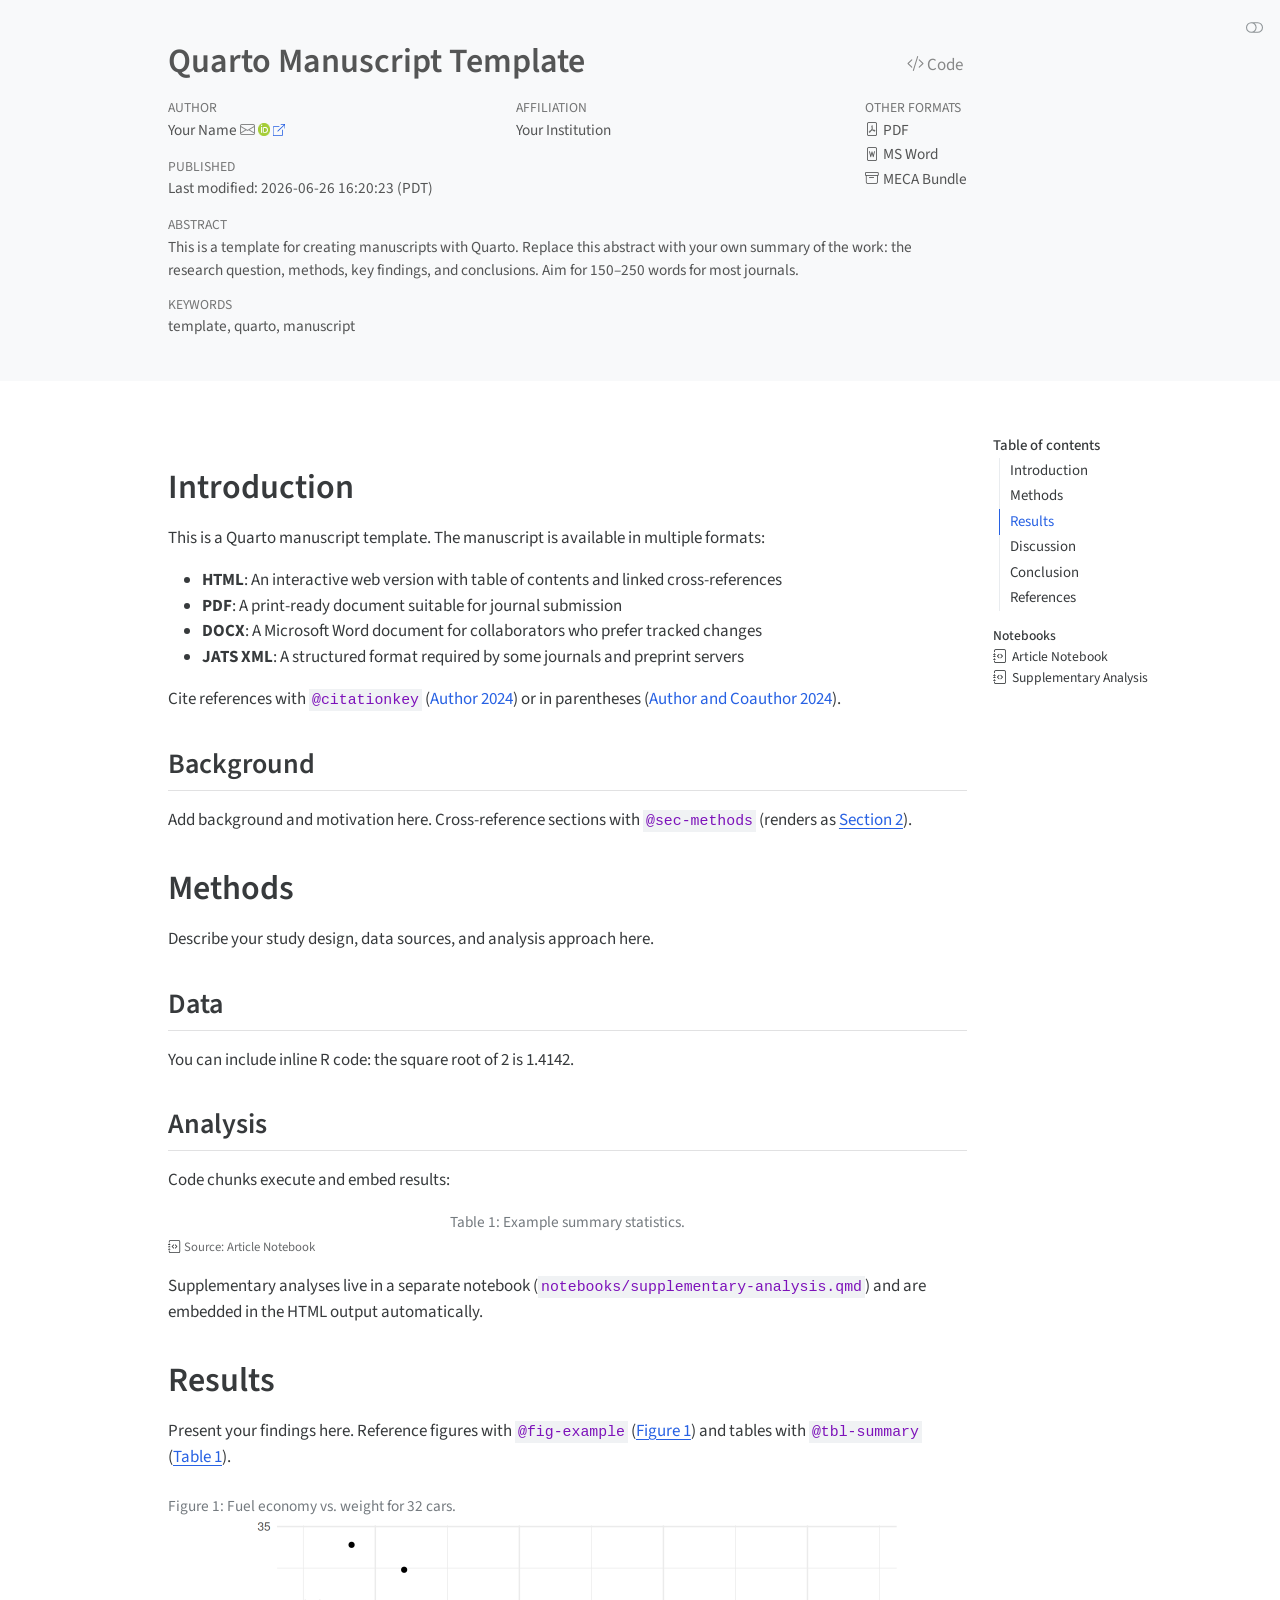
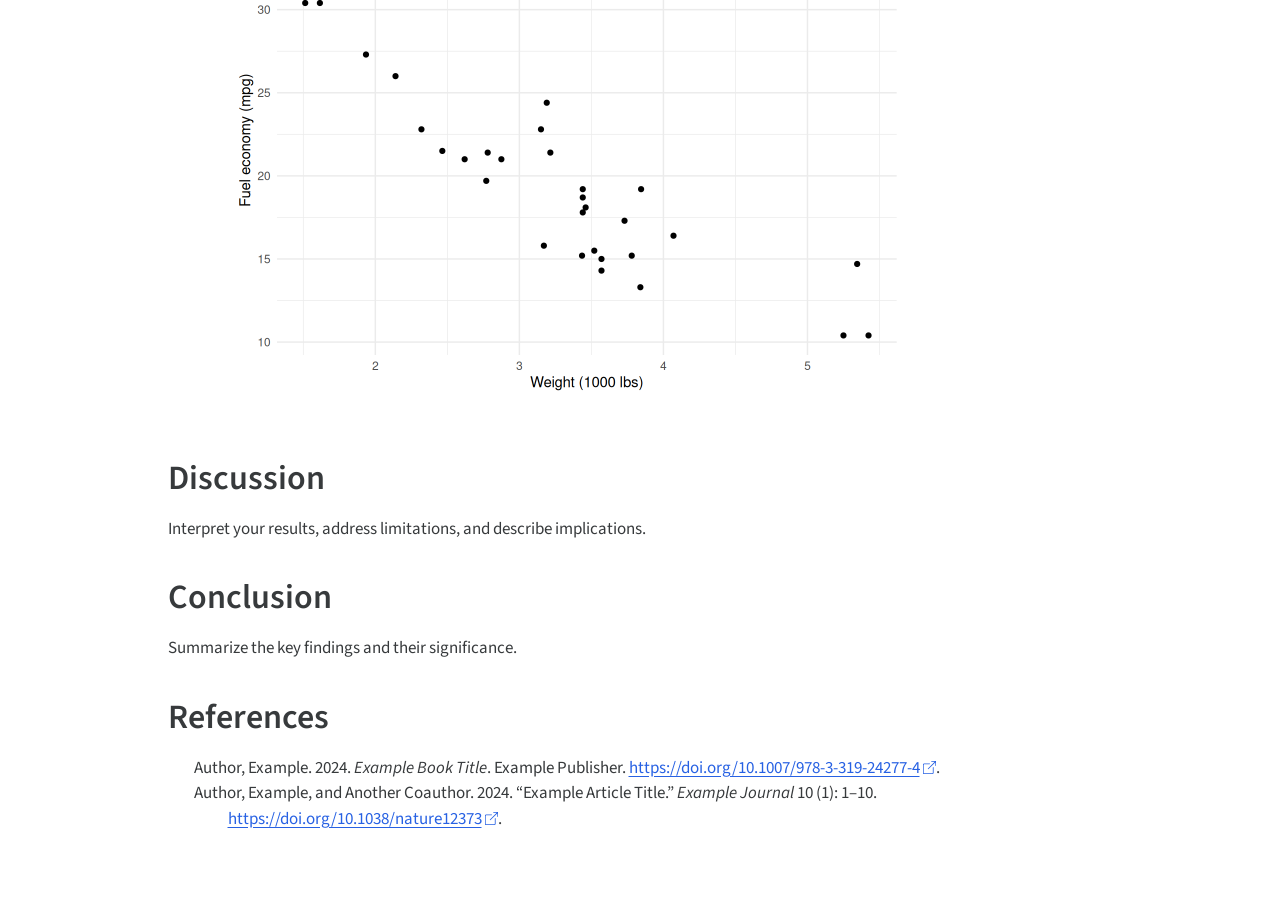
==== commit 37931381: "Deploying to gh-pages from @ d-morrison/qmt@e23d2fd0baf596b84a02c454b4d65c6e7d9aa0f1 🚀" ====
--- a/index.html
+++ b/index.html
@@ -1,11 +1,14 @@
 <!DOCTYPE html>
 <html xmlns="http://www.w3.org/1999/xhtml" lang="en" xml:lang="en"><head>
-<meta http-equiv="Content-Type" content="text/html; charset=UTF-8">
+
 <meta charset="utf-8">
 <meta name="generator" content="quarto-1.9.38">
+
 <meta name="viewport" content="width=device-width, initial-scale=1.0, user-scalable=yes">
+
 <meta name="author" content="Your Name">
 <meta name="keywords" content="template, quarto, manuscript">
+
 <title>Quarto Manuscript Template</title>
 <style>
 /* Default styles provided by pandoc.
@@ -78,6 +81,7 @@
   margin-left: 2em;
 }</style>
 
+
 <script src="site_libs/clipboard/clipboard.min.js"></script>
 <script src="site_libs/quarto-html/quarto.js" type="module"></script>
 <script src="site_libs/quarto-html/tabsets/tabsets.js" type="module"></script>
@@ -95,8 +99,100 @@
 <link href="site_libs/bootstrap/bootstrap-bc018232470c792a21d55ba60b0a0cb7.min.css" rel="stylesheet" append-hash="true" class="quarto-color-scheme-extra" id="quarto-bootstrap" data-mode="light">
 <script src="site_libs/quarto-contrib/glightbox/glightbox.min.js"></script>
 <link href="site_libs/quarto-contrib/glightbox/glightbox.min.css" rel="stylesheet">
-<link href="site_libs/quarto-contrib/glightbox/lightbox.css" rel="stylesheet"><link href="site_libs/pagedtable-1.1/css/pagedtable.css" rel="stylesheet">
-<script src="site_libs/pagedtable-1.1/js/pagedtable.js"></script><style>
+<link href="site_libs/quarto-contrib/glightbox/lightbox.css" rel="stylesheet">
+<link href="site_libs/pagedtable-1.1/css/pagedtable.css" rel="stylesheet">
+<script src="site_libs/pagedtable-1.1/js/pagedtable.js"></script>
+<style>
+div.callout-exm.callout {
+  border-left-color: #6A1B9A;
+}
+div.callout-exm.callout-style-default .callout-header {
+  background-color: rgba(106, 27, 154, 0.13);
+}
+div.callout-exm .callout-toggle::before {  background-image: url('data:image/svg+xml,<svg xmlns="http://www.w3.org/2000/svg" width="16" height="16" fill="rgb(33, 37, 41)" class="bi bi-chevron-down" viewBox="0 0 16 16"><path fill-rule="evenodd" d="M1.646 4.646a.5.5 0 0 1 .708 0L8 10.293l5.646-5.647a.5.5 0 0 1 .708.708l-6 6a.5.5 0 0 1-.708 0l-6-6a.5.5 0 0 1 0-.708z"/></svg>');}
+div.callout-exm.callout-style-default .callout-icon::before, div.callout-exm.callout-titled .callout-icon::before {
+  background-image: url('data:image/svg+xml,<svg xmlns="http://www.w3.org/2000/svg" width="16" height="16" fill="%236A1B9A" class="bi bi-exclamation-triangle" viewBox="0 0 16 16"><path d="M7.938 2.016A.13.13 0 0 1 8.002 2a.13.13 0 0 1 .063.016.146.146 0 0 1 .054.057l6.857 11.667c.036.06.035.124.002.183a.163.163 0 0 1-.054.06.116.116 0 0 1-.066.017H1.146a.115.115 0 0 1-.066-.017.163.163 0 0 1-.054-.06.176.176 0 0 1 .002-.183L7.884 2.073a.147.147 0 0 1 .054-.057zm1.044-.45a1.13 1.13 0 0 0-1.96 0L.165 13.233c-.457.778.091 1.767.98 1.767h13.713c.889 0 1.438-.99.98-1.767L8.982 1.566z"/></svg>');
+}
+div.callout-cor.callout {
+  border-left-color: #00838F;
+}
+div.callout-cor.callout-style-default .callout-header {
+  background-color: rgba(0, 131, 143, 0.13);
+}
+div.callout-cor .callout-toggle::before {  background-image: url('data:image/svg+xml,<svg xmlns="http://www.w3.org/2000/svg" width="16" height="16" fill="rgb(33, 37, 41)" class="bi bi-chevron-down" viewBox="0 0 16 16"><path fill-rule="evenodd" d="M1.646 4.646a.5.5 0 0 1 .708 0L8 10.293l5.646-5.647a.5.5 0 0 1 .708.708l-6 6a.5.5 0 0 1-.708 0l-6-6a.5.5 0 0 1 0-.708z"/></svg>');}
+div.callout-cor.callout-style-default .callout-icon::before, div.callout-cor.callout-titled .callout-icon::before {
+  background-image: url('data:image/svg+xml,<svg xmlns="http://www.w3.org/2000/svg" width="16" height="16" fill="%2300838F" class="bi bi-exclamation-triangle" viewBox="0 0 16 16"><path d="M7.938 2.016A.13.13 0 0 1 8.002 2a.13.13 0 0 1 .063.016.146.146 0 0 1 .054.057l6.857 11.667c.036.06.035.124.002.183a.163.163 0 0 1-.054.06.116.116 0 0 1-.066.017H1.146a.115.115 0 0 1-.066-.017.163.163 0 0 1-.054-.06.176.176 0 0 1 .002-.183L7.884 2.073a.147.147 0 0 1 .054-.057zm1.044-.45a1.13 1.13 0 0 0-1.96 0L.165 13.233c-.457.778.091 1.767.98 1.767h13.713c.889 0 1.438-.99.98-1.767L8.982 1.566z"/></svg>');
+}
+div.callout-solution.callout {
+  border-left-color: #4E342E;
+}
+div.callout-solution.callout-style-default .callout-header {
+  background-color: rgba(78, 52, 46, 0.13);
+}
+div.callout-solution .callout-toggle::before {  background-image: url('data:image/svg+xml,<svg xmlns="http://www.w3.org/2000/svg" width="16" height="16" fill="rgb(33, 37, 41)" class="bi bi-chevron-down" viewBox="0 0 16 16"><path fill-rule="evenodd" d="M1.646 4.646a.5.5 0 0 1 .708 0L8 10.293l5.646-5.647a.5.5 0 0 1 .708.708l-6 6a.5.5 0 0 1-.708 0l-6-6a.5.5 0 0 1 0-.708z"/></svg>');}
+div.callout-solution.callout-style-default .callout-icon::before, div.callout-solution.callout-titled .callout-icon::before {
+  background-image: url('data:image/svg+xml,<svg xmlns="http://www.w3.org/2000/svg" width="16" height="16" fill="%234E342E" class="bi bi-exclamation-triangle" viewBox="0 0 16 16"><path d="M7.938 2.016A.13.13 0 0 1 8.002 2a.13.13 0 0 1 .063.016.146.146 0 0 1 .054.057l6.857 11.667c.036.06.035.124.002.183a.163.163 0 0 1-.054.06.116.116 0 0 1-.066.017H1.146a.115.115 0 0 1-.066-.017.163.163 0 0 1-.054-.06.176.176 0 0 1 .002-.183L7.884 2.073a.147.147 0 0 1 .054-.057zm1.044-.45a1.13 1.13 0 0 0-1.96 0L.165 13.233c-.457.778.091 1.767.98 1.767h13.713c.889 0 1.438-.99.98-1.767L8.982 1.566z"/></svg>');
+}
+div.callout-lem.callout {
+  border-left-color: #1565C0;
+}
+div.callout-lem.callout-style-default .callout-header {
+  background-color: rgba(21, 101, 192, 0.13);
+}
+div.callout-lem .callout-toggle::before {  background-image: url('data:image/svg+xml,<svg xmlns="http://www.w3.org/2000/svg" width="16" height="16" fill="rgb(33, 37, 41)" class="bi bi-chevron-down" viewBox="0 0 16 16"><path fill-rule="evenodd" d="M1.646 4.646a.5.5 0 0 1 .708 0L8 10.293l5.646-5.647a.5.5 0 0 1 .708.708l-6 6a.5.5 0 0 1-.708 0l-6-6a.5.5 0 0 1 0-.708z"/></svg>');}
+div.callout-lem.callout-style-default .callout-icon::before, div.callout-lem.callout-titled .callout-icon::before {
+  background-image: url('data:image/svg+xml,<svg xmlns="http://www.w3.org/2000/svg" width="16" height="16" fill="%231565C0" class="bi bi-exclamation-triangle" viewBox="0 0 16 16"><path d="M7.938 2.016A.13.13 0 0 1 8.002 2a.13.13 0 0 1 .063.016.146.146 0 0 1 .054.057l6.857 11.667c.036.06.035.124.002.183a.163.163 0 0 1-.054.06.116.116 0 0 1-.066.017H1.146a.115.115 0 0 1-.066-.017.163.163 0 0 1-.054-.06.176.176 0 0 1 .002-.183L7.884 2.073a.147.147 0 0 1 .054-.057zm1.044-.45a1.13 1.13 0 0 0-1.96 0L.165 13.233c-.457.778.091 1.767.98 1.767h13.713c.889 0 1.438-.99.98-1.767L8.982 1.566z"/></svg>');
+}
+div.callout-prp.callout {
+  border-left-color: #827717;
+}
+div.callout-prp.callout-style-default .callout-header {
+  background-color: rgba(130, 119, 23, 0.13);
+}
+div.callout-prp .callout-toggle::before {  background-image: url('data:image/svg+xml,<svg xmlns="http://www.w3.org/2000/svg" width="16" height="16" fill="rgb(33, 37, 41)" class="bi bi-chevron-down" viewBox="0 0 16 16"><path fill-rule="evenodd" d="M1.646 4.646a.5.5 0 0 1 .708 0L8 10.293l5.646-5.647a.5.5 0 0 1 .708.708l-6 6a.5.5 0 0 1-.708 0l-6-6a.5.5 0 0 1 0-.708z"/></svg>');}
+div.callout-prp.callout-style-default .callout-icon::before, div.callout-prp.callout-titled .callout-icon::before {
+  background-image: url('data:image/svg+xml,<svg xmlns="http://www.w3.org/2000/svg" width="16" height="16" fill="%23827717" class="bi bi-exclamation-triangle" viewBox="0 0 16 16"><path d="M7.938 2.016A.13.13 0 0 1 8.002 2a.13.13 0 0 1 .063.016.146.146 0 0 1 .054.057l6.857 11.667c.036.06.035.124.002.183a.163.163 0 0 1-.054.06.116.116 0 0 1-.066.017H1.146a.115.115 0 0 1-.066-.017.163.163 0 0 1-.054-.06.176.176 0 0 1 .002-.183L7.884 2.073a.147.147 0 0 1 .054-.057zm1.044-.45a1.13 1.13 0 0 0-1.96 0L.165 13.233c-.457.778.091 1.767.98 1.767h13.713c.889 0 1.438-.99.98-1.767L8.982 1.566z"/></svg>');
+}
+div.callout-remark.callout {
+  border-left-color: #AD1457;
+}
+div.callout-remark.callout-style-default .callout-header {
+  background-color: rgba(173, 20, 87, 0.13);
+}
+div.callout-remark .callout-toggle::before {  background-image: url('data:image/svg+xml,<svg xmlns="http://www.w3.org/2000/svg" width="16" height="16" fill="rgb(33, 37, 41)" class="bi bi-chevron-down" viewBox="0 0 16 16"><path fill-rule="evenodd" d="M1.646 4.646a.5.5 0 0 1 .708 0L8 10.293l5.646-5.647a.5.5 0 0 1 .708.708l-6 6a.5.5 0 0 1-.708 0l-6-6a.5.5 0 0 1 0-.708z"/></svg>');}
+div.callout-remark.callout-style-default .callout-icon::before, div.callout-remark.callout-titled .callout-icon::before {
+  background-image: url('data:image/svg+xml,<svg xmlns="http://www.w3.org/2000/svg" width="16" height="16" fill="%23AD1457" class="bi bi-exclamation-triangle" viewBox="0 0 16 16"><path d="M7.938 2.016A.13.13 0 0 1 8.002 2a.13.13 0 0 1 .063.016.146.146 0 0 1 .054.057l6.857 11.667c.036.06.035.124.002.183a.163.163 0 0 1-.054.06.116.116 0 0 1-.066.017H1.146a.115.115 0 0 1-.066-.017.163.163 0 0 1-.054-.06.176.176 0 0 1 .002-.183L7.884 2.073a.147.147 0 0 1 .054-.057zm1.044-.45a1.13 1.13 0 0 0-1.96 0L.165 13.233c-.457.778.091 1.767.98 1.767h13.713c.889 0 1.438-.99.98-1.767L8.982 1.566z"/></svg>');
+}
+div.callout-cnj.callout {
+  border-left-color: #558B2F;
+}
+div.callout-cnj.callout-style-default .callout-header {
+  background-color: rgba(85, 139, 47, 0.13);
+}
+div.callout-cnj .callout-toggle::before {  background-image: url('data:image/svg+xml,<svg xmlns="http://www.w3.org/2000/svg" width="16" height="16" fill="rgb(33, 37, 41)" class="bi bi-chevron-down" viewBox="0 0 16 16"><path fill-rule="evenodd" d="M1.646 4.646a.5.5 0 0 1 .708 0L8 10.293l5.646-5.647a.5.5 0 0 1 .708.708l-6 6a.5.5 0 0 1-.708 0l-6-6a.5.5 0 0 1 0-.708z"/></svg>');}
+div.callout-cnj.callout-style-default .callout-icon::before, div.callout-cnj.callout-titled .callout-icon::before {
+  background-image: url('data:image/svg+xml,<svg xmlns="http://www.w3.org/2000/svg" width="16" height="16" fill="%23558B2F" class="bi bi-exclamation-triangle" viewBox="0 0 16 16"><path d="M7.938 2.016A.13.13 0 0 1 8.002 2a.13.13 0 0 1 .063.016.146.146 0 0 1 .054.057l6.857 11.667c.036.06.035.124.002.183a.163.163 0 0 1-.054.06.116.116 0 0 1-.066.017H1.146a.115.115 0 0 1-.066-.017.163.163 0 0 1-.054-.06.176.176 0 0 1 .002-.183L7.884 2.073a.147.147 0 0 1 .054-.057zm1.044-.45a1.13 1.13 0 0 0-1.96 0L.165 13.233c-.457.778.091 1.767.98 1.767h13.713c.889 0 1.438-.99.98-1.767L8.982 1.566z"/></svg>');
+}
+div.callout-proof.callout {
+  border-left-color: #37474F;
+}
+div.callout-proof.callout-style-default .callout-header {
+  background-color: rgba(55, 71, 79, 0.13);
+}
+div.callout-proof .callout-toggle::before {  background-image: url('data:image/svg+xml,<svg xmlns="http://www.w3.org/2000/svg" width="16" height="16" fill="rgb(33, 37, 41)" class="bi bi-chevron-down" viewBox="0 0 16 16"><path fill-rule="evenodd" d="M1.646 4.646a.5.5 0 0 1 .708 0L8 10.293l5.646-5.647a.5.5 0 0 1 .708.708l-6 6a.5.5 0 0 1-.708 0l-6-6a.5.5 0 0 1 0-.708z"/></svg>');}
+div.callout-proof.callout-style-default .callout-icon::before, div.callout-proof.callout-titled .callout-icon::before {
+  background-image: url('data:image/svg+xml,<svg xmlns="http://www.w3.org/2000/svg" width="16" height="16" fill="%2337474F" class="bi bi-exclamation-triangle" viewBox="0 0 16 16"><path d="M7.938 2.016A.13.13 0 0 1 8.002 2a.13.13 0 0 1 .063.016.146.146 0 0 1 .054.057l6.857 11.667c.036.06.035.124.002.183a.163.163 0 0 1-.054.06.116.116 0 0 1-.066.017H1.146a.115.115 0 0 1-.066-.017.163.163 0 0 1-.054-.06.176.176 0 0 1 .002-.183L7.884 2.073a.147.147 0 0 1 .054-.057zm1.044-.45a1.13 1.13 0 0 0-1.96 0L.165 13.233c-.457.778.091 1.767.98 1.767h13.713c.889 0 1.438-.99.98-1.767L8.982 1.566z"/></svg>');
+}
+div.callout-def.callout {
+  border-left-color: #1B5E20;
+}
+div.callout-def.callout-style-default .callout-header {
+  background-color: rgba(27, 94, 32, 0.13);
+}
+div.callout-def .callout-toggle::before {  background-image: url('data:image/svg+xml,<svg xmlns="http://www.w3.org/2000/svg" width="16" height="16" fill="rgb(33, 37, 41)" class="bi bi-chevron-down" viewBox="0 0 16 16"><path fill-rule="evenodd" d="M1.646 4.646a.5.5 0 0 1 .708 0L8 10.293l5.646-5.647a.5.5 0 0 1 .708.708l-6 6a.5.5 0 0 1-.708 0l-6-6a.5.5 0 0 1 0-.708z"/></svg>');}
+div.callout-def.callout-style-default .callout-icon::before, div.callout-def.callout-titled .callout-icon::before {
+  background-image: url('data:image/svg+xml,<svg xmlns="http://www.w3.org/2000/svg" width="16" height="16" fill="%231B5E20" class="bi bi-exclamation-triangle" viewBox="0 0 16 16"><path d="M7.938 2.016A.13.13 0 0 1 8.002 2a.13.13 0 0 1 .063.016.146.146 0 0 1 .054.057l6.857 11.667c.036.06.035.124.002.183a.163.163 0 0 1-.054.06.116.116 0 0 1-.066.017H1.146a.115.115 0 0 1-.066-.017.163.163 0 0 1-.054-.06.176.176 0 0 1 .002-.183L7.884 2.073a.147.147 0 0 1 .054-.057zm1.044-.45a1.13 1.13 0 0 0-1.96 0L.165 13.233c-.457.778.091 1.767.98 1.767h13.713c.889 0 1.438-.99.98-1.767L8.982 1.566z"/></svg>');
+}
 div.callout-exr.callout {
   border-left-color: #FFA500;
 }
@@ -107,97 +203,9 @@
 div.callout-exr.callout-style-default .callout-icon::before, div.callout-exr.callout-titled .callout-icon::before {
   background-image: url('data:image/svg+xml,<svg xmlns="http://www.w3.org/2000/svg" width="16" height="16" fill="%23FFA500" class="bi bi-exclamation-triangle" viewBox="0 0 16 16"><path d="M7.938 2.016A.13.13 0 0 1 8.002 2a.13.13 0 0 1 .063.016.146.146 0 0 1 .054.057l6.857 11.667c.036.06.035.124.002.183a.163.163 0 0 1-.054.06.116.116 0 0 1-.066.017H1.146a.115.115 0 0 1-.066-.017.163.163 0 0 1-.054-.06.176.176 0 0 1 .002-.183L7.884 2.073a.147.147 0 0 1 .054-.057zm1.044-.45a1.13 1.13 0 0 0-1.96 0L.165 13.233c-.457.778.091 1.767.98 1.767h13.713c.889 0 1.438-.99.98-1.767L8.982 1.566z"/></svg>');
 }
-div.callout-lem.callout {
-  border-left-color: #1565C0;
-}
-div.callout-lem.callout-style-default .callout-header {
-  background-color: rgba(21, 101, 192, 0.13);
-}
-div.callout-lem .callout-toggle::before {  background-image: url('data:image/svg+xml,<svg xmlns="http://www.w3.org/2000/svg" width="16" height="16" fill="rgb(33, 37, 41)" class="bi bi-chevron-down" viewBox="0 0 16 16"><path fill-rule="evenodd" d="M1.646 4.646a.5.5 0 0 1 .708 0L8 10.293l5.646-5.647a.5.5 0 0 1 .708.708l-6 6a.5.5 0 0 1-.708 0l-6-6a.5.5 0 0 1 0-.708z"/></svg>');}
-div.callout-lem.callout-style-default .callout-icon::before, div.callout-lem.callout-titled .callout-icon::before {
-  background-image: url('data:image/svg+xml,<svg xmlns="http://www.w3.org/2000/svg" width="16" height="16" fill="%231565C0" class="bi bi-exclamation-triangle" viewBox="0 0 16 16"><path d="M7.938 2.016A.13.13 0 0 1 8.002 2a.13.13 0 0 1 .063.016.146.146 0 0 1 .054.057l6.857 11.667c.036.06.035.124.002.183a.163.163 0 0 1-.054.06.116.116 0 0 1-.066.017H1.146a.115.115 0 0 1-.066-.017.163.163 0 0 1-.054-.06.176.176 0 0 1 .002-.183L7.884 2.073a.147.147 0 0 1 .054-.057zm1.044-.45a1.13 1.13 0 0 0-1.96 0L.165 13.233c-.457.778.091 1.767.98 1.767h13.713c.889 0 1.438-.99.98-1.767L8.982 1.566z"/></svg>');
-}
-div.callout-prp.callout {
-  border-left-color: #827717;
-}
-div.callout-prp.callout-style-default .callout-header {
-  background-color: rgba(130, 119, 23, 0.13);
-}
-div.callout-prp .callout-toggle::before {  background-image: url('data:image/svg+xml,<svg xmlns="http://www.w3.org/2000/svg" width="16" height="16" fill="rgb(33, 37, 41)" class="bi bi-chevron-down" viewBox="0 0 16 16"><path fill-rule="evenodd" d="M1.646 4.646a.5.5 0 0 1 .708 0L8 10.293l5.646-5.647a.5.5 0 0 1 .708.708l-6 6a.5.5 0 0 1-.708 0l-6-6a.5.5 0 0 1 0-.708z"/></svg>');}
-div.callout-prp.callout-style-default .callout-icon::before, div.callout-prp.callout-titled .callout-icon::before {
-  background-image: url('data:image/svg+xml,<svg xmlns="http://www.w3.org/2000/svg" width="16" height="16" fill="%23827717" class="bi bi-exclamation-triangle" viewBox="0 0 16 16"><path d="M7.938 2.016A.13.13 0 0 1 8.002 2a.13.13 0 0 1 .063.016.146.146 0 0 1 .054.057l6.857 11.667c.036.06.035.124.002.183a.163.163 0 0 1-.054.06.116.116 0 0 1-.066.017H1.146a.115.115 0 0 1-.066-.017.163.163 0 0 1-.054-.06.176.176 0 0 1 .002-.183L7.884 2.073a.147.147 0 0 1 .054-.057zm1.044-.45a1.13 1.13 0 0 0-1.96 0L.165 13.233c-.457.778.091 1.767.98 1.767h13.713c.889 0 1.438-.99.98-1.767L8.982 1.566z"/></svg>');
-}
-div.callout-cnj.callout {
-  border-left-color: #558B2F;
-}
-div.callout-cnj.callout-style-default .callout-header {
-  background-color: rgba(85, 139, 47, 0.13);
-}
-div.callout-cnj .callout-toggle::before {  background-image: url('data:image/svg+xml,<svg xmlns="http://www.w3.org/2000/svg" width="16" height="16" fill="rgb(33, 37, 41)" class="bi bi-chevron-down" viewBox="0 0 16 16"><path fill-rule="evenodd" d="M1.646 4.646a.5.5 0 0 1 .708 0L8 10.293l5.646-5.647a.5.5 0 0 1 .708.708l-6 6a.5.5 0 0 1-.708 0l-6-6a.5.5 0 0 1 0-.708z"/></svg>');}
-div.callout-cnj.callout-style-default .callout-icon::before, div.callout-cnj.callout-titled .callout-icon::before {
-  background-image: url('data:image/svg+xml,<svg xmlns="http://www.w3.org/2000/svg" width="16" height="16" fill="%23558B2F" class="bi bi-exclamation-triangle" viewBox="0 0 16 16"><path d="M7.938 2.016A.13.13 0 0 1 8.002 2a.13.13 0 0 1 .063.016.146.146 0 0 1 .054.057l6.857 11.667c.036.06.035.124.002.183a.163.163 0 0 1-.054.06.116.116 0 0 1-.066.017H1.146a.115.115 0 0 1-.066-.017.163.163 0 0 1-.054-.06.176.176 0 0 1 .002-.183L7.884 2.073a.147.147 0 0 1 .054-.057zm1.044-.45a1.13 1.13 0 0 0-1.96 0L.165 13.233c-.457.778.091 1.767.98 1.767h13.713c.889 0 1.438-.99.98-1.767L8.982 1.566z"/></svg>');
-}
-div.callout-exm.callout {
-  border-left-color: #6A1B9A;
-}
-div.callout-exm.callout-style-default .callout-header {
-  background-color: rgba(106, 27, 154, 0.13);
-}
-div.callout-exm .callout-toggle::before {  background-image: url('data:image/svg+xml,<svg xmlns="http://www.w3.org/2000/svg" width="16" height="16" fill="rgb(33, 37, 41)" class="bi bi-chevron-down" viewBox="0 0 16 16"><path fill-rule="evenodd" d="M1.646 4.646a.5.5 0 0 1 .708 0L8 10.293l5.646-5.647a.5.5 0 0 1 .708.708l-6 6a.5.5 0 0 1-.708 0l-6-6a.5.5 0 0 1 0-.708z"/></svg>');}
-div.callout-exm.callout-style-default .callout-icon::before, div.callout-exm.callout-titled .callout-icon::before {
-  background-image: url('data:image/svg+xml,<svg xmlns="http://www.w3.org/2000/svg" width="16" height="16" fill="%236A1B9A" class="bi bi-exclamation-triangle" viewBox="0 0 16 16"><path d="M7.938 2.016A.13.13 0 0 1 8.002 2a.13.13 0 0 1 .063.016.146.146 0 0 1 .054.057l6.857 11.667c.036.06.035.124.002.183a.163.163 0 0 1-.054.06.116.116 0 0 1-.066.017H1.146a.115.115 0 0 1-.066-.017.163.163 0 0 1-.054-.06.176.176 0 0 1 .002-.183L7.884 2.073a.147.147 0 0 1 .054-.057zm1.044-.45a1.13 1.13 0 0 0-1.96 0L.165 13.233c-.457.778.091 1.767.98 1.767h13.713c.889 0 1.438-.99.98-1.767L8.982 1.566z"/></svg>');
-}
-div.callout-cor.callout {
-  border-left-color: #00838F;
-}
-div.callout-cor.callout-style-default .callout-header {
-  background-color: rgba(0, 131, 143, 0.13);
-}
-div.callout-cor .callout-toggle::before {  background-image: url('data:image/svg+xml,<svg xmlns="http://www.w3.org/2000/svg" width="16" height="16" fill="rgb(33, 37, 41)" class="bi bi-chevron-down" viewBox="0 0 16 16"><path fill-rule="evenodd" d="M1.646 4.646a.5.5 0 0 1 .708 0L8 10.293l5.646-5.647a.5.5 0 0 1 .708.708l-6 6a.5.5 0 0 1-.708 0l-6-6a.5.5 0 0 1 0-.708z"/></svg>');}
-div.callout-cor.callout-style-default .callout-icon::before, div.callout-cor.callout-titled .callout-icon::before {
-  background-image: url('data:image/svg+xml,<svg xmlns="http://www.w3.org/2000/svg" width="16" height="16" fill="%2300838F" class="bi bi-exclamation-triangle" viewBox="0 0 16 16"><path d="M7.938 2.016A.13.13 0 0 1 8.002 2a.13.13 0 0 1 .063.016.146.146 0 0 1 .054.057l6.857 11.667c.036.06.035.124.002.183a.163.163 0 0 1-.054.06.116.116 0 0 1-.066.017H1.146a.115.115 0 0 1-.066-.017.163.163 0 0 1-.054-.06.176.176 0 0 1 .002-.183L7.884 2.073a.147.147 0 0 1 .054-.057zm1.044-.45a1.13 1.13 0 0 0-1.96 0L.165 13.233c-.457.778.091 1.767.98 1.767h13.713c.889 0 1.438-.99.98-1.767L8.982 1.566z"/></svg>');
-}
-div.callout-proof.callout {
-  border-left-color: #37474F;
-}
-div.callout-proof.callout-style-default .callout-header {
-  background-color: rgba(55, 71, 79, 0.13);
-}
-div.callout-proof .callout-toggle::before {  background-image: url('data:image/svg+xml,<svg xmlns="http://www.w3.org/2000/svg" width="16" height="16" fill="rgb(33, 37, 41)" class="bi bi-chevron-down" viewBox="0 0 16 16"><path fill-rule="evenodd" d="M1.646 4.646a.5.5 0 0 1 .708 0L8 10.293l5.646-5.647a.5.5 0 0 1 .708.708l-6 6a.5.5 0 0 1-.708 0l-6-6a.5.5 0 0 1 0-.708z"/></svg>');}
-div.callout-proof.callout-style-default .callout-icon::before, div.callout-proof.callout-titled .callout-icon::before {
-  background-image: url('data:image/svg+xml,<svg xmlns="http://www.w3.org/2000/svg" width="16" height="16" fill="%2337474F" class="bi bi-exclamation-triangle" viewBox="0 0 16 16"><path d="M7.938 2.016A.13.13 0 0 1 8.002 2a.13.13 0 0 1 .063.016.146.146 0 0 1 .054.057l6.857 11.667c.036.06.035.124.002.183a.163.163 0 0 1-.054.06.116.116 0 0 1-.066.017H1.146a.115.115 0 0 1-.066-.017.163.163 0 0 1-.054-.06.176.176 0 0 1 .002-.183L7.884 2.073a.147.147 0 0 1 .054-.057zm1.044-.45a1.13 1.13 0 0 0-1.96 0L.165 13.233c-.457.778.091 1.767.98 1.767h13.713c.889 0 1.438-.99.98-1.767L8.982 1.566z"/></svg>');
-}
-div.callout-def.callout {
-  border-left-color: #1B5E20;
-}
-div.callout-def.callout-style-default .callout-header {
-  background-color: rgba(27, 94, 32, 0.13);
-}
-div.callout-def .callout-toggle::before {  background-image: url('data:image/svg+xml,<svg xmlns="http://www.w3.org/2000/svg" width="16" height="16" fill="rgb(33, 37, 41)" class="bi bi-chevron-down" viewBox="0 0 16 16"><path fill-rule="evenodd" d="M1.646 4.646a.5.5 0 0 1 .708 0L8 10.293l5.646-5.647a.5.5 0 0 1 .708.708l-6 6a.5.5 0 0 1-.708 0l-6-6a.5.5 0 0 1 0-.708z"/></svg>');}
-div.callout-def.callout-style-default .callout-icon::before, div.callout-def.callout-titled .callout-icon::before {
-  background-image: url('data:image/svg+xml,<svg xmlns="http://www.w3.org/2000/svg" width="16" height="16" fill="%231B5E20" class="bi bi-exclamation-triangle" viewBox="0 0 16 16"><path d="M7.938 2.016A.13.13 0 0 1 8.002 2a.13.13 0 0 1 .063.016.146.146 0 0 1 .054.057l6.857 11.667c.036.06.035.124.002.183a.163.163 0 0 1-.054.06.116.116 0 0 1-.066.017H1.146a.115.115 0 0 1-.066-.017.163.163 0 0 1-.054-.06.176.176 0 0 1 .002-.183L7.884 2.073a.147.147 0 0 1 .054-.057zm1.044-.45a1.13 1.13 0 0 0-1.96 0L.165 13.233c-.457.778.091 1.767.98 1.767h13.713c.889 0 1.438-.99.98-1.767L8.982 1.566z"/></svg>');
-}
-div.callout-solution.callout {
-  border-left-color: #4E342E;
-}
-div.callout-solution.callout-style-default .callout-header {
-  background-color: rgba(78, 52, 46, 0.13);
-}
-div.callout-solution .callout-toggle::before {  background-image: url('data:image/svg+xml,<svg xmlns="http://www.w3.org/2000/svg" width="16" height="16" fill="rgb(33, 37, 41)" class="bi bi-chevron-down" viewBox="0 0 16 16"><path fill-rule="evenodd" d="M1.646 4.646a.5.5 0 0 1 .708 0L8 10.293l5.646-5.647a.5.5 0 0 1 .708.708l-6 6a.5.5 0 0 1-.708 0l-6-6a.5.5 0 0 1 0-.708z"/></svg>');}
-div.callout-solution.callout-style-default .callout-icon::before, div.callout-solution.callout-titled .callout-icon::before {
-  background-image: url('data:image/svg+xml,<svg xmlns="http://www.w3.org/2000/svg" width="16" height="16" fill="%234E342E" class="bi bi-exclamation-triangle" viewBox="0 0 16 16"><path d="M7.938 2.016A.13.13 0 0 1 8.002 2a.13.13 0 0 1 .063.016.146.146 0 0 1 .054.057l6.857 11.667c.036.06.035.124.002.183a.163.163 0 0 1-.054.06.116.116 0 0 1-.066.017H1.146a.115.115 0 0 1-.066-.017.163.163 0 0 1-.054-.06.176.176 0 0 1 .002-.183L7.884 2.073a.147.147 0 0 1 .054-.057zm1.044-.45a1.13 1.13 0 0 0-1.96 0L.165 13.233c-.457.778.091 1.767.98 1.767h13.713c.889 0 1.438-.99.98-1.767L8.982 1.566z"/></svg>');
-}
-div.callout-remark.callout {
-  border-left-color: #AD1457;
-}
-div.callout-remark.callout-style-default .callout-header {
-  background-color: rgba(173, 20, 87, 0.13);
-}
-div.callout-remark .callout-toggle::before {  background-image: url('data:image/svg+xml,<svg xmlns="http://www.w3.org/2000/svg" width="16" height="16" fill="rgb(33, 37, 41)" class="bi bi-chevron-down" viewBox="0 0 16 16"><path fill-rule="evenodd" d="M1.646 4.646a.5.5 0 0 1 .708 0L8 10.293l5.646-5.647a.5.5 0 0 1 .708.708l-6 6a.5.5 0 0 1-.708 0l-6-6a.5.5 0 0 1 0-.708z"/></svg>');}
-div.callout-remark.callout-style-default .callout-icon::before, div.callout-remark.callout-titled .callout-icon::before {
-  background-image: url('data:image/svg+xml,<svg xmlns="http://www.w3.org/2000/svg" width="16" height="16" fill="%23AD1457" class="bi bi-exclamation-triangle" viewBox="0 0 16 16"><path d="M7.938 2.016A.13.13 0 0 1 8.002 2a.13.13 0 0 1 .063.016.146.146 0 0 1 .054.057l6.857 11.667c.036.06.035.124.002.183a.163.163 0 0 1-.054.06.116.116 0 0 1-.066.017H1.146a.115.115 0 0 1-.066-.017.163.163 0 0 1-.054-.06.176.176 0 0 1 .002-.183L7.884 2.073a.147.147 0 0 1 .054-.057zm1.044-.45a1.13 1.13 0 0 0-1.96 0L.165 13.233c-.457.778.091 1.767.98 1.767h13.713c.889 0 1.438-.99.98-1.767L8.982 1.566z"/></svg>');
-}
 </style>
+
+
 <link rel="stylesheet" href="styles.css">
 <meta name="citation_title" content="Quarto Manuscript Template">
 <meta name="citation_abstract" content="This is a template for creating manuscripts with Quarto. Replace this
@@ -207,14 +215,15 @@
 ">
 <meta name="citation_keywords" content="template,quarto,manuscript">
 <meta name="citation_author" content="Your Name">
-<meta name="citation_publication_date" content="2026-06-23">
-<meta name="citation_cover_date" content="2026-06-23">
+<meta name="citation_publication_date" content="2026-06-26">
+<meta name="citation_cover_date" content="2026-06-26">
 <meta name="citation_year" content="2026">
-<meta name="citation_online_date" content="2026-06-23">
+<meta name="citation_online_date" content="2026-06-26">
 <meta name="citation_language" content="en">
 <meta name="citation_reference" content="citation_title=Example book title;,citation_author=Example Author;,citation_publication_date=2024;,citation_cover_date=2024;,citation_year=2024;,citation_doi=10.1007/978-3-319-24277-4;">
 <meta name="citation_reference" content="citation_title=Example article title;,citation_author=Example Author;,citation_author=Another Coauthor;,citation_publication_date=2024;,citation_cover_date=2024;,citation_year=2024;,citation_issue=1;,citation_doi=10.1038/nature12373;,citation_volume=10;,citation_journal_title=Example Journal;,citation_publisher=Example Publisher;">
 </head>
+
 <body class="quarto-light"><script id="quarto-html-before-body" type="application/javascript">
     const toggleBodyColorMode = (bsSheetEl) => {
       const mode = bsSheetEl.getAttribute("data-mode");
@@ -379,7 +388,8 @@
     }
   </script>
 
-<header id="title-block-header" class="quarto-title-block default page-columns page-full"><div class="quarto-title-banner page-columns page-full">
+<header id="title-block-header" class="quarto-title-block default page-columns page-full">
+  <div class="quarto-title-banner page-columns page-full">
     <div class="quarto-title column-body">
       <div class="quarto-title-block"><div><h1 class="title">Quarto Manuscript Template</h1><button type="button" class="btn code-tools-button" id="quarto-code-tools-source"><i class="bi"></i> Code</button></div></div>
           </div>
@@ -407,7 +417,7 @@
                 <div>
             <div class="quarto-title-meta-heading">Published</div>
             <div class="quarto-title-meta-contents">
-              <p class="date">Last modified: 2026-06-23 11:42:42 (PDT)</p>
+              <p class="date">Last modified: 2026-06-26 16:20:23 (PDT)</p>
             </div>
           </div>
           
@@ -436,53 +446,65 @@
     </div>  </div>
 </header><div id="quarto-content" class="page-columns page-rows-contents page-layout-article">
 <div id="quarto-margin-sidebar" class="sidebar margin-sidebar">
-  <nav id="TOC" role="doc-toc" class="toc-active"><h2 id="toc-title">Table of contents</h2>
+  <nav id="TOC" role="doc-toc" class="toc-active">
+    <h2 id="toc-title">Table of contents</h2>
    
   <ul>
-<li>
-<a href="#sec-intro" id="toc-sec-intro" class="nav-link active" data-scroll-target="#sec-intro">Introduction</a>
+  <li><a href="#sec-intro" id="toc-sec-intro" class="nav-link active" data-scroll-target="#sec-intro">Introduction</a>
   <ul class="collapse">
-<li><a href="#background" id="toc-background" class="nav-link" data-scroll-target="#background">Background</a></li>
-  </ul>
-</li>
-  <li>
-<a href="#sec-methods" id="toc-sec-methods" class="nav-link" data-scroll-target="#sec-methods">Methods</a>
+  <li><a href="#background" id="toc-background" class="nav-link" data-scroll-target="#background">Background</a></li>
+  </ul></li>
+  <li><a href="#sec-methods" id="toc-sec-methods" class="nav-link" data-scroll-target="#sec-methods">Methods</a>
   <ul class="collapse">
-<li><a href="#data" id="toc-data" class="nav-link" data-scroll-target="#data">Data</a></li>
+  <li><a href="#data" id="toc-data" class="nav-link" data-scroll-target="#data">Data</a></li>
   <li><a href="#analysis" id="toc-analysis" class="nav-link" data-scroll-target="#analysis">Analysis</a></li>
-  </ul>
-</li>
+  </ul></li>
   <li><a href="#sec-results" id="toc-sec-results" class="nav-link" data-scroll-target="#sec-results">Results</a></li>
   <li><a href="#sec-discussion" id="toc-sec-discussion" class="nav-link" data-scroll-target="#sec-discussion">Discussion</a></li>
   <li><a href="#sec-conclusion" id="toc-sec-conclusion" class="nav-link" data-scroll-target="#sec-conclusion">Conclusion</a></li>
   <li><a href="#references" id="toc-references" class="nav-link" data-scroll-target="#references">References</a></li>
-  </ul><div class="quarto-alternate-notebooks"><h2>Notebooks</h2><ul><li><a href="index-preview.html"><i class="bi bi-journal-code"></i>Article Notebook</a></li><li><a href="notebooks/supplementary-analysis-preview.html"><i class="bi bi-journal-code"></i>Supplementary Analysis</a></li></ul></div></nav>
+  </ul>
+<div class="quarto-alternate-notebooks"><h2>Notebooks</h2><ul><li><a href="index-preview.html"><i class="bi bi-journal-code"></i>Article Notebook</a></li><li><a href="notebooks/supplementary-analysis-preview.html"><i class="bi bi-journal-code"></i>Supplementary Analysis</a></li></ul></div></nav>
 </div>
-<main class="content quarto-banner-title-block" id="quarto-document-content"><section id="sec-intro" class="level1"><h1>Introduction</h1>
+<main class="content quarto-banner-title-block" id="quarto-document-content">
+
+
+
+
+  
+
+
+<section id="sec-intro" class="level1">
+<h1>Introduction</h1>
 <p>This is a Quarto manuscript template. The manuscript is available in multiple formats:</p>
 <ul>
-<li>
-<strong>HTML</strong>: An interactive web version with table of contents and linked cross-references</li>
-<li>
-<strong>PDF</strong>: A print-ready document suitable for journal submission</li>
-<li>
-<strong>DOCX</strong>: A Microsoft Word document for collaborators who prefer tracked changes</li>
-<li>
-<strong>JATS XML</strong>: A structured format required by some journals and preprint servers</li>
+<li><strong>HTML</strong>: An interactive web version with table of contents and linked cross-references</li>
+<li><strong>PDF</strong>: A print-ready document suitable for journal submission</li>
+<li><strong>DOCX</strong>: A Microsoft Word document for collaborators who prefer tracked changes</li>
+<li><strong>JATS XML</strong>: A structured format required by some journals and preprint servers</li>
 </ul>
 <p>Cite references with <code>@citationkey</code> <span class="citation" data-cites="example2024">(<a href="#ref-example2024" role="doc-biblioref">Author 2024</a>)</span> or in parentheses <span class="citation" data-cites="example-article2024">(<a href="#ref-example-article2024" role="doc-biblioref">Author and Coauthor 2024</a>)</span>.</p>
-<section id="background" class="level2"><h2 class="anchored" data-anchor-id="background">Background</h2>
+<section id="background" class="level2">
+<h2 class="anchored" data-anchor-id="background">Background</h2>
 <p>Add background and motivation here. Cross-reference sections with <code>@sec-methods</code> (renders as <a href="#sec-methods" class="quarto-xref">Section&nbsp;2</a>).</p>
-</section></section><section id="sec-methods" class="level1"><h1>Methods</h1>
+</section>
+</section>
+<section id="sec-methods" class="level1">
+<h1>Methods</h1>
 <p>Describe your study design, data sources, and analysis approach here.</p>
-<section id="data" class="level2"><h2 class="anchored" data-anchor-id="data">Data</h2>
+<section id="data" class="level2">
+<h2 class="anchored" data-anchor-id="data">Data</h2>
 <p>You can include inline R code: the square root of 2 is 1.4142.</p>
-</section><section id="analysis" class="level2"><h2 class="anchored" data-anchor-id="analysis">Analysis</h2>
+</section>
+<section id="analysis" class="level2">
+<h2 class="anchored" data-anchor-id="analysis">Analysis</h2>
 <p>Code chunks execute and embed results:</p>
 <div id="tbl-summary" class="cell quarto-float quarto-figure quarto-figure-center anchored">
-<figure class="quarto-float quarto-float-tbl figure"><figcaption class="quarto-float-caption-top quarto-float-caption quarto-float-tbl" id="tbl-summary-caption-0ceaefa1-69ba-4598-a22c-09a6ac19f8ca">
+<figure class="quarto-float quarto-float-tbl figure">
+<figcaption class="quarto-float-caption-top quarto-float-caption quarto-float-tbl" id="tbl-summary-caption-0ceaefa1-69ba-4598-a22c-09a6ac19f8ca">
 Table&nbsp;1: Example summary statistics.
-</figcaption><div aria-describedby="tbl-summary-caption-0ceaefa1-69ba-4598-a22c-09a6ac19f8ca">
+</figcaption>
+<div aria-describedby="tbl-summary-caption-0ceaefa1-69ba-4598-a22c-09a6ac19f8ca">
 <div>
 
 </div>
@@ -490,25 +512,36 @@
 </figure>
 <a class="quarto-notebook-link" id="nblink-1" href="index-preview.html#tbl-summary">Source: Article Notebook</a></div>
 <p>Supplementary analyses live in a separate notebook (<code>notebooks/supplementary-analysis.qmd</code>) and are embedded in the HTML output automatically.</p>
-</section></section><section id="sec-results" class="level1"><h1>Results</h1>
+</section>
+</section>
+<section id="sec-results" class="level1">
+<h1>Results</h1>
 <p>Present your findings here. Reference figures with <code>@fig-example</code> (<a href="#fig-example" class="quarto-xref">Figure&nbsp;1</a>) and tables with <code>@tbl-summary</code> (<a href="#tbl-summary" class="quarto-xref">Table&nbsp;1</a>).</p>
 <div id="cell-fig-example" class="cell">
 <div class="cell-output-display">
 <div id="fig-example" class="quarto-float quarto-figure quarto-figure-center anchored" alt="Scatter plot showing a negative relationship between car weight (x-axis) and fuel economy in miles per gallon (y-axis).">
-<figure class="quarto-float quarto-float-fig figure"><figcaption class="quarto-float-caption-top quarto-float-caption quarto-float-fig" id="fig-example-caption-0ceaefa1-69ba-4598-a22c-09a6ac19f8ca">
+<figure class="quarto-float quarto-float-fig figure">
+<figcaption class="quarto-float-caption-top quarto-float-caption quarto-float-fig" id="fig-example-caption-0ceaefa1-69ba-4598-a22c-09a6ac19f8ca">
 Figure&nbsp;1: Fuel economy vs.&nbsp;weight for 32 cars.
-</figcaption><div aria-describedby="fig-example-caption-0ceaefa1-69ba-4598-a22c-09a6ac19f8ca">
+</figcaption>
+<div aria-describedby="fig-example-caption-0ceaefa1-69ba-4598-a22c-09a6ac19f8ca">
 <a href="index_files/figure-html/fig-example-1.png" class="lightbox" data-gallery="quarto-lightbox-gallery-1" title="Figure&nbsp;1: Fuel economy vs.&nbsp;weight for 32 cars."><img src="index_files/figure-html/fig-example-1.png" class="img-fluid figure-img" alt="Scatter plot showing a negative relationship between car weight (x-axis) and fuel economy in miles per gallon (y-axis)." width="672"></a>
 </div>
 </figure>
 </div>
 </div>
 </div>
-</section><section id="sec-discussion" class="level1"><h1>Discussion</h1>
+</section>
+<section id="sec-discussion" class="level1">
+<h1>Discussion</h1>
 <p>Interpret your results, address limitations, and describe implications.</p>
-</section><section id="sec-conclusion" class="level1"><h1>Conclusion</h1>
+</section>
+<section id="sec-conclusion" class="level1">
+<h1>Conclusion</h1>
 <p>Summarize the key findings and their significance.</p>
-</section><section id="references" class="level1 unnumbered"><h1 class="unnumbered">References</h1>
+</section>
+<section id="references" class="level1 unnumbered">
+<h1 class="unnumbered">References</h1>
 <div id="refs" class="references csl-bib-body hanging-indent" role="list">
 <div id="ref-example2024" class="csl-entry" role="listitem">
 Author, Example. 2024. <em>Example Book Title</em>. Example Publisher. <a href="https://doi.org/10.1007/978-3-319-24277-4">https://doi.org/10.1007/978-3-319-24277-4</a>.
@@ -664,7 +697,9 @@
   normalizeInternalAnchorLinkIcons();
   moveTheoremDivAnchorsInlineWithRetry();
 });
-</script><script>
+</script>
+
+<script>
 const defaultAnchorIconFallback = "#";
 
 function getDefaultAnchorTemplate() {
@@ -736,7 +771,13 @@
 });
 
 window.addEventListener("load", alignEquationAnchorsWithDefault);
-</script></section></main><!-- /main column --><script id="quarto-html-after-body" type="application/javascript">
+</script>
+
+</section>
+
+</main>
+<!-- /main column -->
+<script id="quarto-html-after-body" type="application/javascript">
   window.document.addEventListener("DOMContentLoaded", function (event) {
     // Ensure there is a toggle, if there isn't float one in the top right
     if (window.document.querySelector('.quarto-color-scheme-toggle') === null) {
@@ -1336,4 +1377,6 @@
           </script>
 
 
+
+
 </body></html>
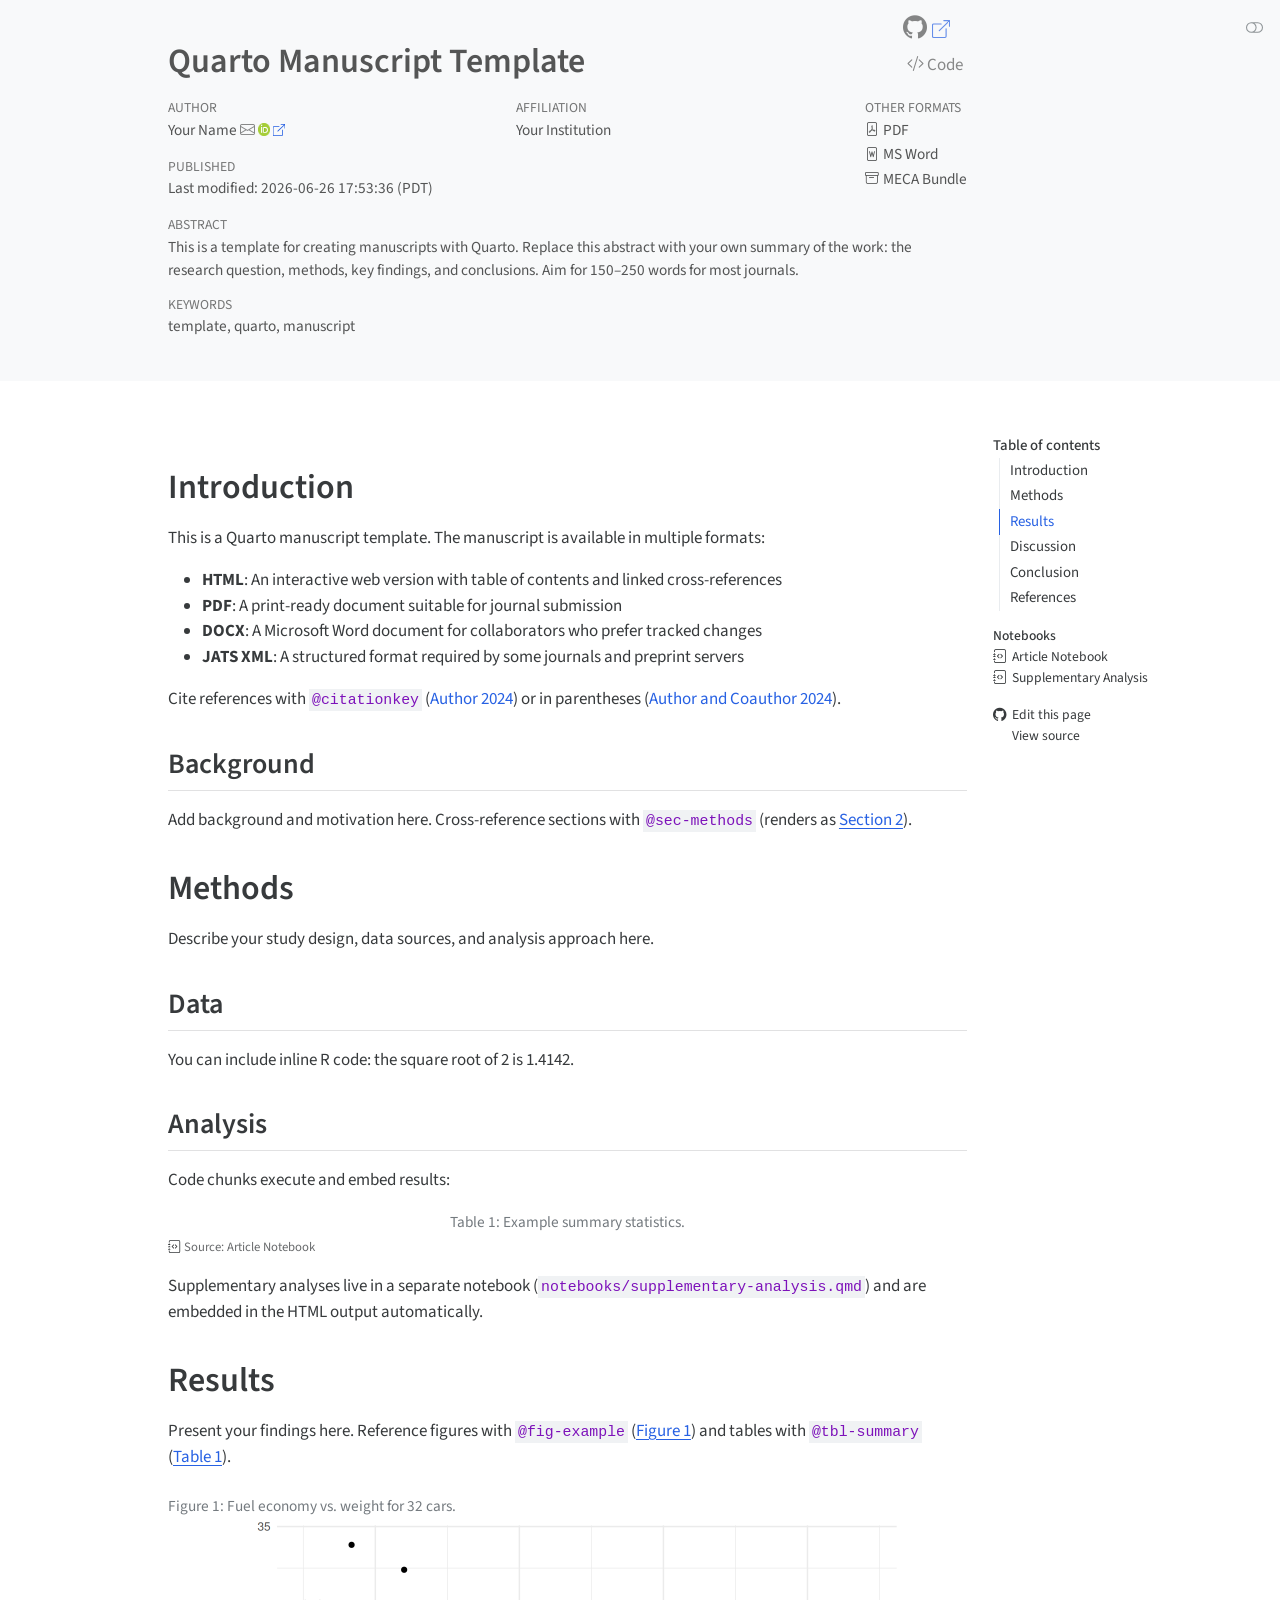
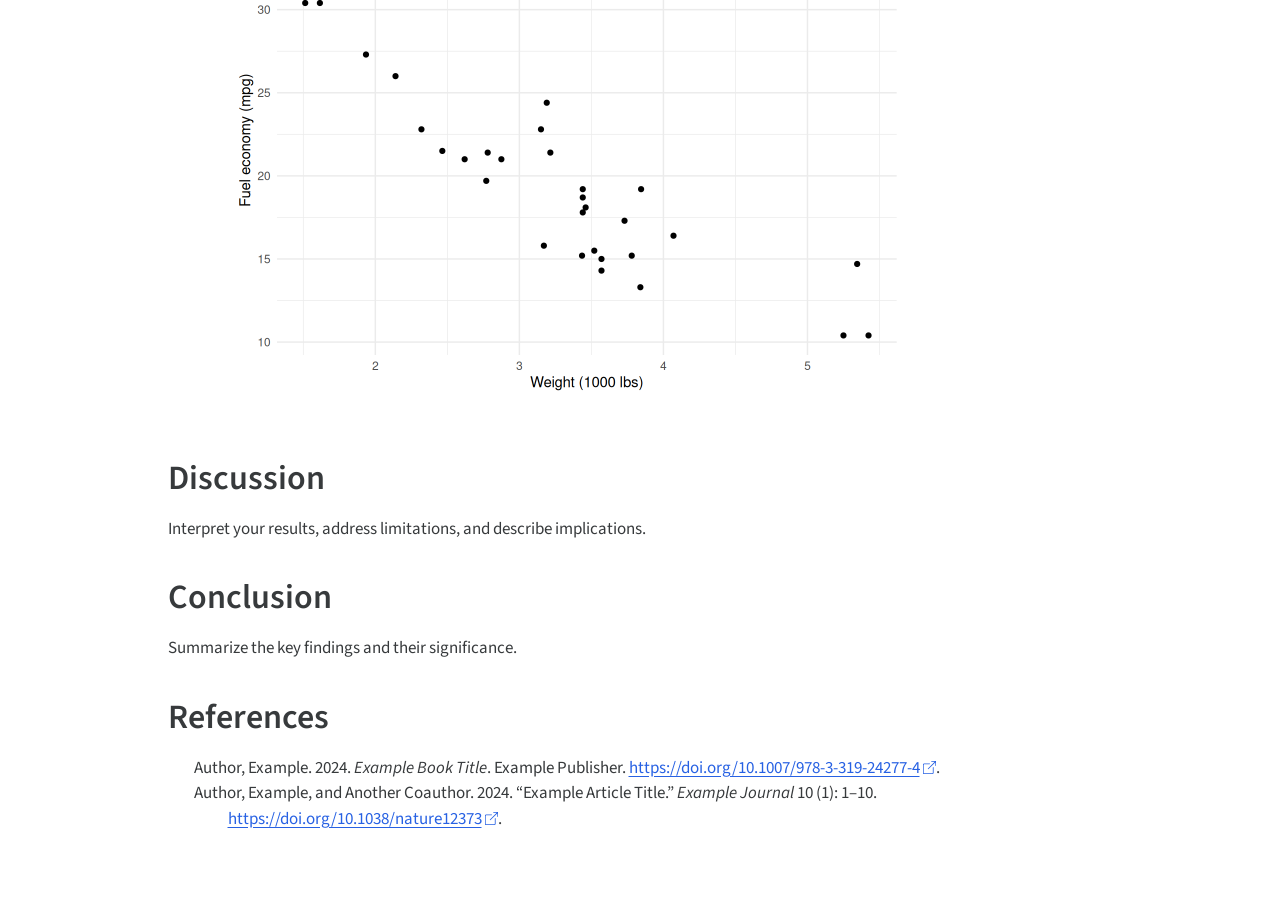
==== commit 34d9fb65: "Deploying to gh-pages from @ d-morrison/qmt@06ba63820fce1a74e5222b56b260c66707ae6294 🚀" ====
--- a/index.html
+++ b/index.html
@@ -103,6 +103,46 @@
 <link href="site_libs/pagedtable-1.1/css/pagedtable.css" rel="stylesheet">
 <script src="site_libs/pagedtable-1.1/js/pagedtable.js"></script>
 <style>
+div.callout-proof.callout {
+  border-left-color: #37474F;
+}
+div.callout-proof.callout-style-default .callout-header {
+  background-color: rgba(55, 71, 79, 0.13);
+}
+div.callout-proof .callout-toggle::before {  background-image: url('data:image/svg+xml,<svg xmlns="http://www.w3.org/2000/svg" width="16" height="16" fill="rgb(33, 37, 41)" class="bi bi-chevron-down" viewBox="0 0 16 16"><path fill-rule="evenodd" d="M1.646 4.646a.5.5 0 0 1 .708 0L8 10.293l5.646-5.647a.5.5 0 0 1 .708.708l-6 6a.5.5 0 0 1-.708 0l-6-6a.5.5 0 0 1 0-.708z"/></svg>');}
+div.callout-proof.callout-style-default .callout-icon::before, div.callout-proof.callout-titled .callout-icon::before {
+  background-image: url('data:image/svg+xml,<svg xmlns="http://www.w3.org/2000/svg" width="16" height="16" fill="%2337474F" class="bi bi-exclamation-triangle" viewBox="0 0 16 16"><path d="M7.938 2.016A.13.13 0 0 1 8.002 2a.13.13 0 0 1 .063.016.146.146 0 0 1 .054.057l6.857 11.667c.036.06.035.124.002.183a.163.163 0 0 1-.054.06.116.116 0 0 1-.066.017H1.146a.115.115 0 0 1-.066-.017.163.163 0 0 1-.054-.06.176.176 0 0 1 .002-.183L7.884 2.073a.147.147 0 0 1 .054-.057zm1.044-.45a1.13 1.13 0 0 0-1.96 0L.165 13.233c-.457.778.091 1.767.98 1.767h13.713c.889 0 1.438-.99.98-1.767L8.982 1.566z"/></svg>');
+}
+div.callout-solution.callout {
+  border-left-color: #4E342E;
+}
+div.callout-solution.callout-style-default .callout-header {
+  background-color: rgba(78, 52, 46, 0.13);
+}
+div.callout-solution .callout-toggle::before {  background-image: url('data:image/svg+xml,<svg xmlns="http://www.w3.org/2000/svg" width="16" height="16" fill="rgb(33, 37, 41)" class="bi bi-chevron-down" viewBox="0 0 16 16"><path fill-rule="evenodd" d="M1.646 4.646a.5.5 0 0 1 .708 0L8 10.293l5.646-5.647a.5.5 0 0 1 .708.708l-6 6a.5.5 0 0 1-.708 0l-6-6a.5.5 0 0 1 0-.708z"/></svg>');}
+div.callout-solution.callout-style-default .callout-icon::before, div.callout-solution.callout-titled .callout-icon::before {
+  background-image: url('data:image/svg+xml,<svg xmlns="http://www.w3.org/2000/svg" width="16" height="16" fill="%234E342E" class="bi bi-exclamation-triangle" viewBox="0 0 16 16"><path d="M7.938 2.016A.13.13 0 0 1 8.002 2a.13.13 0 0 1 .063.016.146.146 0 0 1 .054.057l6.857 11.667c.036.06.035.124.002.183a.163.163 0 0 1-.054.06.116.116 0 0 1-.066.017H1.146a.115.115 0 0 1-.066-.017.163.163 0 0 1-.054-.06.176.176 0 0 1 .002-.183L7.884 2.073a.147.147 0 0 1 .054-.057zm1.044-.45a1.13 1.13 0 0 0-1.96 0L.165 13.233c-.457.778.091 1.767.98 1.767h13.713c.889 0 1.438-.99.98-1.767L8.982 1.566z"/></svg>');
+}
+div.callout-remark.callout {
+  border-left-color: #AD1457;
+}
+div.callout-remark.callout-style-default .callout-header {
+  background-color: rgba(173, 20, 87, 0.13);
+}
+div.callout-remark .callout-toggle::before {  background-image: url('data:image/svg+xml,<svg xmlns="http://www.w3.org/2000/svg" width="16" height="16" fill="rgb(33, 37, 41)" class="bi bi-chevron-down" viewBox="0 0 16 16"><path fill-rule="evenodd" d="M1.646 4.646a.5.5 0 0 1 .708 0L8 10.293l5.646-5.647a.5.5 0 0 1 .708.708l-6 6a.5.5 0 0 1-.708 0l-6-6a.5.5 0 0 1 0-.708z"/></svg>');}
+div.callout-remark.callout-style-default .callout-icon::before, div.callout-remark.callout-titled .callout-icon::before {
+  background-image: url('data:image/svg+xml,<svg xmlns="http://www.w3.org/2000/svg" width="16" height="16" fill="%23AD1457" class="bi bi-exclamation-triangle" viewBox="0 0 16 16"><path d="M7.938 2.016A.13.13 0 0 1 8.002 2a.13.13 0 0 1 .063.016.146.146 0 0 1 .054.057l6.857 11.667c.036.06.035.124.002.183a.163.163 0 0 1-.054.06.116.116 0 0 1-.066.017H1.146a.115.115 0 0 1-.066-.017.163.163 0 0 1-.054-.06.176.176 0 0 1 .002-.183L7.884 2.073a.147.147 0 0 1 .054-.057zm1.044-.45a1.13 1.13 0 0 0-1.96 0L.165 13.233c-.457.778.091 1.767.98 1.767h13.713c.889 0 1.438-.99.98-1.767L8.982 1.566z"/></svg>');
+}
+div.callout-lem.callout {
+  border-left-color: #1565C0;
+}
+div.callout-lem.callout-style-default .callout-header {
+  background-color: rgba(21, 101, 192, 0.13);
+}
+div.callout-lem .callout-toggle::before {  background-image: url('data:image/svg+xml,<svg xmlns="http://www.w3.org/2000/svg" width="16" height="16" fill="rgb(33, 37, 41)" class="bi bi-chevron-down" viewBox="0 0 16 16"><path fill-rule="evenodd" d="M1.646 4.646a.5.5 0 0 1 .708 0L8 10.293l5.646-5.647a.5.5 0 0 1 .708.708l-6 6a.5.5 0 0 1-.708 0l-6-6a.5.5 0 0 1 0-.708z"/></svg>');}
+div.callout-lem.callout-style-default .callout-icon::before, div.callout-lem.callout-titled .callout-icon::before {
+  background-image: url('data:image/svg+xml,<svg xmlns="http://www.w3.org/2000/svg" width="16" height="16" fill="%231565C0" class="bi bi-exclamation-triangle" viewBox="0 0 16 16"><path d="M7.938 2.016A.13.13 0 0 1 8.002 2a.13.13 0 0 1 .063.016.146.146 0 0 1 .054.057l6.857 11.667c.036.06.035.124.002.183a.163.163 0 0 1-.054.06.116.116 0 0 1-.066.017H1.146a.115.115 0 0 1-.066-.017.163.163 0 0 1-.054-.06.176.176 0 0 1 .002-.183L7.884 2.073a.147.147 0 0 1 .054-.057zm1.044-.45a1.13 1.13 0 0 0-1.96 0L.165 13.233c-.457.778.091 1.767.98 1.767h13.713c.889 0 1.438-.99.98-1.767L8.982 1.566z"/></svg>');
+}
 div.callout-exm.callout {
   border-left-color: #6A1B9A;
 }
@@ -113,6 +153,36 @@
 div.callout-exm.callout-style-default .callout-icon::before, div.callout-exm.callout-titled .callout-icon::before {
   background-image: url('data:image/svg+xml,<svg xmlns="http://www.w3.org/2000/svg" width="16" height="16" fill="%236A1B9A" class="bi bi-exclamation-triangle" viewBox="0 0 16 16"><path d="M7.938 2.016A.13.13 0 0 1 8.002 2a.13.13 0 0 1 .063.016.146.146 0 0 1 .054.057l6.857 11.667c.036.06.035.124.002.183a.163.163 0 0 1-.054.06.116.116 0 0 1-.066.017H1.146a.115.115 0 0 1-.066-.017.163.163 0 0 1-.054-.06.176.176 0 0 1 .002-.183L7.884 2.073a.147.147 0 0 1 .054-.057zm1.044-.45a1.13 1.13 0 0 0-1.96 0L.165 13.233c-.457.778.091 1.767.98 1.767h13.713c.889 0 1.438-.99.98-1.767L8.982 1.566z"/></svg>');
 }
+div.callout-cnj.callout {
+  border-left-color: #558B2F;
+}
+div.callout-cnj.callout-style-default .callout-header {
+  background-color: rgba(85, 139, 47, 0.13);
+}
+div.callout-cnj .callout-toggle::before {  background-image: url('data:image/svg+xml,<svg xmlns="http://www.w3.org/2000/svg" width="16" height="16" fill="rgb(33, 37, 41)" class="bi bi-chevron-down" viewBox="0 0 16 16"><path fill-rule="evenodd" d="M1.646 4.646a.5.5 0 0 1 .708 0L8 10.293l5.646-5.647a.5.5 0 0 1 .708.708l-6 6a.5.5 0 0 1-.708 0l-6-6a.5.5 0 0 1 0-.708z"/></svg>');}
+div.callout-cnj.callout-style-default .callout-icon::before, div.callout-cnj.callout-titled .callout-icon::before {
+  background-image: url('data:image/svg+xml,<svg xmlns="http://www.w3.org/2000/svg" width="16" height="16" fill="%23558B2F" class="bi bi-exclamation-triangle" viewBox="0 0 16 16"><path d="M7.938 2.016A.13.13 0 0 1 8.002 2a.13.13 0 0 1 .063.016.146.146 0 0 1 .054.057l6.857 11.667c.036.06.035.124.002.183a.163.163 0 0 1-.054.06.116.116 0 0 1-.066.017H1.146a.115.115 0 0 1-.066-.017.163.163 0 0 1-.054-.06.176.176 0 0 1 .002-.183L7.884 2.073a.147.147 0 0 1 .054-.057zm1.044-.45a1.13 1.13 0 0 0-1.96 0L.165 13.233c-.457.778.091 1.767.98 1.767h13.713c.889 0 1.438-.99.98-1.767L8.982 1.566z"/></svg>');
+}
+div.callout-def.callout {
+  border-left-color: #1B5E20;
+}
+div.callout-def.callout-style-default .callout-header {
+  background-color: rgba(27, 94, 32, 0.13);
+}
+div.callout-def .callout-toggle::before {  background-image: url('data:image/svg+xml,<svg xmlns="http://www.w3.org/2000/svg" width="16" height="16" fill="rgb(33, 37, 41)" class="bi bi-chevron-down" viewBox="0 0 16 16"><path fill-rule="evenodd" d="M1.646 4.646a.5.5 0 0 1 .708 0L8 10.293l5.646-5.647a.5.5 0 0 1 .708.708l-6 6a.5.5 0 0 1-.708 0l-6-6a.5.5 0 0 1 0-.708z"/></svg>');}
+div.callout-def.callout-style-default .callout-icon::before, div.callout-def.callout-titled .callout-icon::before {
+  background-image: url('data:image/svg+xml,<svg xmlns="http://www.w3.org/2000/svg" width="16" height="16" fill="%231B5E20" class="bi bi-exclamation-triangle" viewBox="0 0 16 16"><path d="M7.938 2.016A.13.13 0 0 1 8.002 2a.13.13 0 0 1 .063.016.146.146 0 0 1 .054.057l6.857 11.667c.036.06.035.124.002.183a.163.163 0 0 1-.054.06.116.116 0 0 1-.066.017H1.146a.115.115 0 0 1-.066-.017.163.163 0 0 1-.054-.06.176.176 0 0 1 .002-.183L7.884 2.073a.147.147 0 0 1 .054-.057zm1.044-.45a1.13 1.13 0 0 0-1.96 0L.165 13.233c-.457.778.091 1.767.98 1.767h13.713c.889 0 1.438-.99.98-1.767L8.982 1.566z"/></svg>');
+}
+div.callout-exr.callout {
+  border-left-color: #FFA500;
+}
+div.callout-exr.callout-style-default .callout-header {
+  background-color: rgba(255, 165, 0, 0.13);
+}
+div.callout-exr .callout-toggle::before {  background-image: url('data:image/svg+xml,<svg xmlns="http://www.w3.org/2000/svg" width="16" height="16" fill="rgb(33, 37, 41)" class="bi bi-chevron-down" viewBox="0 0 16 16"><path fill-rule="evenodd" d="M1.646 4.646a.5.5 0 0 1 .708 0L8 10.293l5.646-5.647a.5.5 0 0 1 .708.708l-6 6a.5.5 0 0 1-.708 0l-6-6a.5.5 0 0 1 0-.708z"/></svg>');}
+div.callout-exr.callout-style-default .callout-icon::before, div.callout-exr.callout-titled .callout-icon::before {
+  background-image: url('data:image/svg+xml,<svg xmlns="http://www.w3.org/2000/svg" width="16" height="16" fill="%23FFA500" class="bi bi-exclamation-triangle" viewBox="0 0 16 16"><path d="M7.938 2.016A.13.13 0 0 1 8.002 2a.13.13 0 0 1 .063.016.146.146 0 0 1 .054.057l6.857 11.667c.036.06.035.124.002.183a.163.163 0 0 1-.054.06.116.116 0 0 1-.066.017H1.146a.115.115 0 0 1-.066-.017.163.163 0 0 1-.054-.06.176.176 0 0 1 .002-.183L7.884 2.073a.147.147 0 0 1 .054-.057zm1.044-.45a1.13 1.13 0 0 0-1.96 0L.165 13.233c-.457.778.091 1.767.98 1.767h13.713c.889 0 1.438-.99.98-1.767L8.982 1.566z"/></svg>');
+}
 div.callout-cor.callout {
   border-left-color: #00838F;
 }
@@ -123,26 +193,6 @@
 div.callout-cor.callout-style-default .callout-icon::before, div.callout-cor.callout-titled .callout-icon::before {
   background-image: url('data:image/svg+xml,<svg xmlns="http://www.w3.org/2000/svg" width="16" height="16" fill="%2300838F" class="bi bi-exclamation-triangle" viewBox="0 0 16 16"><path d="M7.938 2.016A.13.13 0 0 1 8.002 2a.13.13 0 0 1 .063.016.146.146 0 0 1 .054.057l6.857 11.667c.036.06.035.124.002.183a.163.163 0 0 1-.054.06.116.116 0 0 1-.066.017H1.146a.115.115 0 0 1-.066-.017.163.163 0 0 1-.054-.06.176.176 0 0 1 .002-.183L7.884 2.073a.147.147 0 0 1 .054-.057zm1.044-.45a1.13 1.13 0 0 0-1.96 0L.165 13.233c-.457.778.091 1.767.98 1.767h13.713c.889 0 1.438-.99.98-1.767L8.982 1.566z"/></svg>');
 }
-div.callout-solution.callout {
-  border-left-color: #4E342E;
-}
-div.callout-solution.callout-style-default .callout-header {
-  background-color: rgba(78, 52, 46, 0.13);
-}
-div.callout-solution .callout-toggle::before {  background-image: url('data:image/svg+xml,<svg xmlns="http://www.w3.org/2000/svg" width="16" height="16" fill="rgb(33, 37, 41)" class="bi bi-chevron-down" viewBox="0 0 16 16"><path fill-rule="evenodd" d="M1.646 4.646a.5.5 0 0 1 .708 0L8 10.293l5.646-5.647a.5.5 0 0 1 .708.708l-6 6a.5.5 0 0 1-.708 0l-6-6a.5.5 0 0 1 0-.708z"/></svg>');}
-div.callout-solution.callout-style-default .callout-icon::before, div.callout-solution.callout-titled .callout-icon::before {
-  background-image: url('data:image/svg+xml,<svg xmlns="http://www.w3.org/2000/svg" width="16" height="16" fill="%234E342E" class="bi bi-exclamation-triangle" viewBox="0 0 16 16"><path d="M7.938 2.016A.13.13 0 0 1 8.002 2a.13.13 0 0 1 .063.016.146.146 0 0 1 .054.057l6.857 11.667c.036.06.035.124.002.183a.163.163 0 0 1-.054.06.116.116 0 0 1-.066.017H1.146a.115.115 0 0 1-.066-.017.163.163 0 0 1-.054-.06.176.176 0 0 1 .002-.183L7.884 2.073a.147.147 0 0 1 .054-.057zm1.044-.45a1.13 1.13 0 0 0-1.96 0L.165 13.233c-.457.778.091 1.767.98 1.767h13.713c.889 0 1.438-.99.98-1.767L8.982 1.566z"/></svg>');
-}
-div.callout-lem.callout {
-  border-left-color: #1565C0;
-}
-div.callout-lem.callout-style-default .callout-header {
-  background-color: rgba(21, 101, 192, 0.13);
-}
-div.callout-lem .callout-toggle::before {  background-image: url('data:image/svg+xml,<svg xmlns="http://www.w3.org/2000/svg" width="16" height="16" fill="rgb(33, 37, 41)" class="bi bi-chevron-down" viewBox="0 0 16 16"><path fill-rule="evenodd" d="M1.646 4.646a.5.5 0 0 1 .708 0L8 10.293l5.646-5.647a.5.5 0 0 1 .708.708l-6 6a.5.5 0 0 1-.708 0l-6-6a.5.5 0 0 1 0-.708z"/></svg>');}
-div.callout-lem.callout-style-default .callout-icon::before, div.callout-lem.callout-titled .callout-icon::before {
-  background-image: url('data:image/svg+xml,<svg xmlns="http://www.w3.org/2000/svg" width="16" height="16" fill="%231565C0" class="bi bi-exclamation-triangle" viewBox="0 0 16 16"><path d="M7.938 2.016A.13.13 0 0 1 8.002 2a.13.13 0 0 1 .063.016.146.146 0 0 1 .054.057l6.857 11.667c.036.06.035.124.002.183a.163.163 0 0 1-.054.06.116.116 0 0 1-.066.017H1.146a.115.115 0 0 1-.066-.017.163.163 0 0 1-.054-.06.176.176 0 0 1 .002-.183L7.884 2.073a.147.147 0 0 1 .054-.057zm1.044-.45a1.13 1.13 0 0 0-1.96 0L.165 13.233c-.457.778.091 1.767.98 1.767h13.713c.889 0 1.438-.99.98-1.767L8.982 1.566z"/></svg>');
-}
 div.callout-prp.callout {
   border-left-color: #827717;
 }
@@ -152,56 +202,6 @@
 div.callout-prp .callout-toggle::before {  background-image: url('data:image/svg+xml,<svg xmlns="http://www.w3.org/2000/svg" width="16" height="16" fill="rgb(33, 37, 41)" class="bi bi-chevron-down" viewBox="0 0 16 16"><path fill-rule="evenodd" d="M1.646 4.646a.5.5 0 0 1 .708 0L8 10.293l5.646-5.647a.5.5 0 0 1 .708.708l-6 6a.5.5 0 0 1-.708 0l-6-6a.5.5 0 0 1 0-.708z"/></svg>');}
 div.callout-prp.callout-style-default .callout-icon::before, div.callout-prp.callout-titled .callout-icon::before {
   background-image: url('data:image/svg+xml,<svg xmlns="http://www.w3.org/2000/svg" width="16" height="16" fill="%23827717" class="bi bi-exclamation-triangle" viewBox="0 0 16 16"><path d="M7.938 2.016A.13.13 0 0 1 8.002 2a.13.13 0 0 1 .063.016.146.146 0 0 1 .054.057l6.857 11.667c.036.06.035.124.002.183a.163.163 0 0 1-.054.06.116.116 0 0 1-.066.017H1.146a.115.115 0 0 1-.066-.017.163.163 0 0 1-.054-.06.176.176 0 0 1 .002-.183L7.884 2.073a.147.147 0 0 1 .054-.057zm1.044-.45a1.13 1.13 0 0 0-1.96 0L.165 13.233c-.457.778.091 1.767.98 1.767h13.713c.889 0 1.438-.99.98-1.767L8.982 1.566z"/></svg>');
-}
-div.callout-remark.callout {
-  border-left-color: #AD1457;
-}
-div.callout-remark.callout-style-default .callout-header {
-  background-color: rgba(173, 20, 87, 0.13);
-}
-div.callout-remark .callout-toggle::before {  background-image: url('data:image/svg+xml,<svg xmlns="http://www.w3.org/2000/svg" width="16" height="16" fill="rgb(33, 37, 41)" class="bi bi-chevron-down" viewBox="0 0 16 16"><path fill-rule="evenodd" d="M1.646 4.646a.5.5 0 0 1 .708 0L8 10.293l5.646-5.647a.5.5 0 0 1 .708.708l-6 6a.5.5 0 0 1-.708 0l-6-6a.5.5 0 0 1 0-.708z"/></svg>');}
-div.callout-remark.callout-style-default .callout-icon::before, div.callout-remark.callout-titled .callout-icon::before {
-  background-image: url('data:image/svg+xml,<svg xmlns="http://www.w3.org/2000/svg" width="16" height="16" fill="%23AD1457" class="bi bi-exclamation-triangle" viewBox="0 0 16 16"><path d="M7.938 2.016A.13.13 0 0 1 8.002 2a.13.13 0 0 1 .063.016.146.146 0 0 1 .054.057l6.857 11.667c.036.06.035.124.002.183a.163.163 0 0 1-.054.06.116.116 0 0 1-.066.017H1.146a.115.115 0 0 1-.066-.017.163.163 0 0 1-.054-.06.176.176 0 0 1 .002-.183L7.884 2.073a.147.147 0 0 1 .054-.057zm1.044-.45a1.13 1.13 0 0 0-1.96 0L.165 13.233c-.457.778.091 1.767.98 1.767h13.713c.889 0 1.438-.99.98-1.767L8.982 1.566z"/></svg>');
-}
-div.callout-cnj.callout {
-  border-left-color: #558B2F;
-}
-div.callout-cnj.callout-style-default .callout-header {
-  background-color: rgba(85, 139, 47, 0.13);
-}
-div.callout-cnj .callout-toggle::before {  background-image: url('data:image/svg+xml,<svg xmlns="http://www.w3.org/2000/svg" width="16" height="16" fill="rgb(33, 37, 41)" class="bi bi-chevron-down" viewBox="0 0 16 16"><path fill-rule="evenodd" d="M1.646 4.646a.5.5 0 0 1 .708 0L8 10.293l5.646-5.647a.5.5 0 0 1 .708.708l-6 6a.5.5 0 0 1-.708 0l-6-6a.5.5 0 0 1 0-.708z"/></svg>');}
-div.callout-cnj.callout-style-default .callout-icon::before, div.callout-cnj.callout-titled .callout-icon::before {
-  background-image: url('data:image/svg+xml,<svg xmlns="http://www.w3.org/2000/svg" width="16" height="16" fill="%23558B2F" class="bi bi-exclamation-triangle" viewBox="0 0 16 16"><path d="M7.938 2.016A.13.13 0 0 1 8.002 2a.13.13 0 0 1 .063.016.146.146 0 0 1 .054.057l6.857 11.667c.036.06.035.124.002.183a.163.163 0 0 1-.054.06.116.116 0 0 1-.066.017H1.146a.115.115 0 0 1-.066-.017.163.163 0 0 1-.054-.06.176.176 0 0 1 .002-.183L7.884 2.073a.147.147 0 0 1 .054-.057zm1.044-.45a1.13 1.13 0 0 0-1.96 0L.165 13.233c-.457.778.091 1.767.98 1.767h13.713c.889 0 1.438-.99.98-1.767L8.982 1.566z"/></svg>');
-}
-div.callout-proof.callout {
-  border-left-color: #37474F;
-}
-div.callout-proof.callout-style-default .callout-header {
-  background-color: rgba(55, 71, 79, 0.13);
-}
-div.callout-proof .callout-toggle::before {  background-image: url('data:image/svg+xml,<svg xmlns="http://www.w3.org/2000/svg" width="16" height="16" fill="rgb(33, 37, 41)" class="bi bi-chevron-down" viewBox="0 0 16 16"><path fill-rule="evenodd" d="M1.646 4.646a.5.5 0 0 1 .708 0L8 10.293l5.646-5.647a.5.5 0 0 1 .708.708l-6 6a.5.5 0 0 1-.708 0l-6-6a.5.5 0 0 1 0-.708z"/></svg>');}
-div.callout-proof.callout-style-default .callout-icon::before, div.callout-proof.callout-titled .callout-icon::before {
-  background-image: url('data:image/svg+xml,<svg xmlns="http://www.w3.org/2000/svg" width="16" height="16" fill="%2337474F" class="bi bi-exclamation-triangle" viewBox="0 0 16 16"><path d="M7.938 2.016A.13.13 0 0 1 8.002 2a.13.13 0 0 1 .063.016.146.146 0 0 1 .054.057l6.857 11.667c.036.06.035.124.002.183a.163.163 0 0 1-.054.06.116.116 0 0 1-.066.017H1.146a.115.115 0 0 1-.066-.017.163.163 0 0 1-.054-.06.176.176 0 0 1 .002-.183L7.884 2.073a.147.147 0 0 1 .054-.057zm1.044-.45a1.13 1.13 0 0 0-1.96 0L.165 13.233c-.457.778.091 1.767.98 1.767h13.713c.889 0 1.438-.99.98-1.767L8.982 1.566z"/></svg>');
-}
-div.callout-def.callout {
-  border-left-color: #1B5E20;
-}
-div.callout-def.callout-style-default .callout-header {
-  background-color: rgba(27, 94, 32, 0.13);
-}
-div.callout-def .callout-toggle::before {  background-image: url('data:image/svg+xml,<svg xmlns="http://www.w3.org/2000/svg" width="16" height="16" fill="rgb(33, 37, 41)" class="bi bi-chevron-down" viewBox="0 0 16 16"><path fill-rule="evenodd" d="M1.646 4.646a.5.5 0 0 1 .708 0L8 10.293l5.646-5.647a.5.5 0 0 1 .708.708l-6 6a.5.5 0 0 1-.708 0l-6-6a.5.5 0 0 1 0-.708z"/></svg>');}
-div.callout-def.callout-style-default .callout-icon::before, div.callout-def.callout-titled .callout-icon::before {
-  background-image: url('data:image/svg+xml,<svg xmlns="http://www.w3.org/2000/svg" width="16" height="16" fill="%231B5E20" class="bi bi-exclamation-triangle" viewBox="0 0 16 16"><path d="M7.938 2.016A.13.13 0 0 1 8.002 2a.13.13 0 0 1 .063.016.146.146 0 0 1 .054.057l6.857 11.667c.036.06.035.124.002.183a.163.163 0 0 1-.054.06.116.116 0 0 1-.066.017H1.146a.115.115 0 0 1-.066-.017.163.163 0 0 1-.054-.06.176.176 0 0 1 .002-.183L7.884 2.073a.147.147 0 0 1 .054-.057zm1.044-.45a1.13 1.13 0 0 0-1.96 0L.165 13.233c-.457.778.091 1.767.98 1.767h13.713c.889 0 1.438-.99.98-1.767L8.982 1.566z"/></svg>');
-}
-div.callout-exr.callout {
-  border-left-color: #FFA500;
-}
-div.callout-exr.callout-style-default .callout-header {
-  background-color: rgba(255, 165, 0, 0.13);
-}
-div.callout-exr .callout-toggle::before {  background-image: url('data:image/svg+xml,<svg xmlns="http://www.w3.org/2000/svg" width="16" height="16" fill="rgb(33, 37, 41)" class="bi bi-chevron-down" viewBox="0 0 16 16"><path fill-rule="evenodd" d="M1.646 4.646a.5.5 0 0 1 .708 0L8 10.293l5.646-5.647a.5.5 0 0 1 .708.708l-6 6a.5.5 0 0 1-.708 0l-6-6a.5.5 0 0 1 0-.708z"/></svg>');}
-div.callout-exr.callout-style-default .callout-icon::before, div.callout-exr.callout-titled .callout-icon::before {
-  background-image: url('data:image/svg+xml,<svg xmlns="http://www.w3.org/2000/svg" width="16" height="16" fill="%23FFA500" class="bi bi-exclamation-triangle" viewBox="0 0 16 16"><path d="M7.938 2.016A.13.13 0 0 1 8.002 2a.13.13 0 0 1 .063.016.146.146 0 0 1 .054.057l6.857 11.667c.036.06.035.124.002.183a.163.163 0 0 1-.054.06.116.116 0 0 1-.066.017H1.146a.115.115 0 0 1-.066-.017.163.163 0 0 1-.054-.06.176.176 0 0 1 .002-.183L7.884 2.073a.147.147 0 0 1 .054-.057zm1.044-.45a1.13 1.13 0 0 0-1.96 0L.165 13.233c-.457.778.091 1.767.98 1.767h13.713c.889 0 1.438-.99.98-1.767L8.982 1.566z"/></svg>');
 }
 </style>
 
@@ -417,7 +417,7 @@
                 <div>
             <div class="quarto-title-meta-heading">Published</div>
             <div class="quarto-title-meta-contents">
-              <p class="date">Last modified: 2026-06-26 16:20:23 (PDT)</p>
+              <p class="date">Last modified: 2026-06-26 17:53:36 (PDT)</p>
             </div>
           </div>
           
@@ -773,6 +773,39 @@
 window.addEventListener("load", alignEquationAnchorsWithDefault);
 </script>
 
+<script>
+(function () {
+  function inject() {
+    // toc-actions appended to the TOC nav
+    var toc = document.querySelector("nav#TOC");
+    if (toc) {
+      var el = document.createElement("div");
+      el.className = "toc-actions";
+      el.innerHTML = "<ul><li><a href=\"https://github.com/d-morrison/qmt/edit/main/index.qmd\" class=\"toc-action\"><i class=\"bi bi-github\"></i>Edit this page</a></li><li><a href=\"https://github.com/d-morrison/qmt/blob/main/index.qmd\" class=\"toc-action\"><i class=\"bi empty\"></i>View source</a></li></ul>";
+      toc.appendChild(el);
+    }
+    // GitHub icon in the title banner
+    var banner = document.querySelector(".quarto-title-banner");
+    if (banner && !banner.querySelector(".quarto-repo-link")) {
+      banner.style.position = "relative";
+      var a = document.createElement("a");
+      a.href = "https://github.com/d-morrison/qmt";
+      a.className = "quarto-repo-link";
+      a.setAttribute("aria-label", "GitHub repository");
+      a.style.cssText =
+        "position:absolute;top:1rem;right:1rem;color:inherit;" +
+        "opacity:0.7;font-size:1.4rem;text-decoration:none;line-height:1;";
+      a.innerHTML = '<i class="bi bi-github"></i>';
+      banner.appendChild(a);
+    }
+  }
+  if (document.readyState === "loading") {
+    document.addEventListener("DOMContentLoaded", inject);
+  } else {
+    inject();
+  }
+})();
+</script>
 </section>
 
 </main>
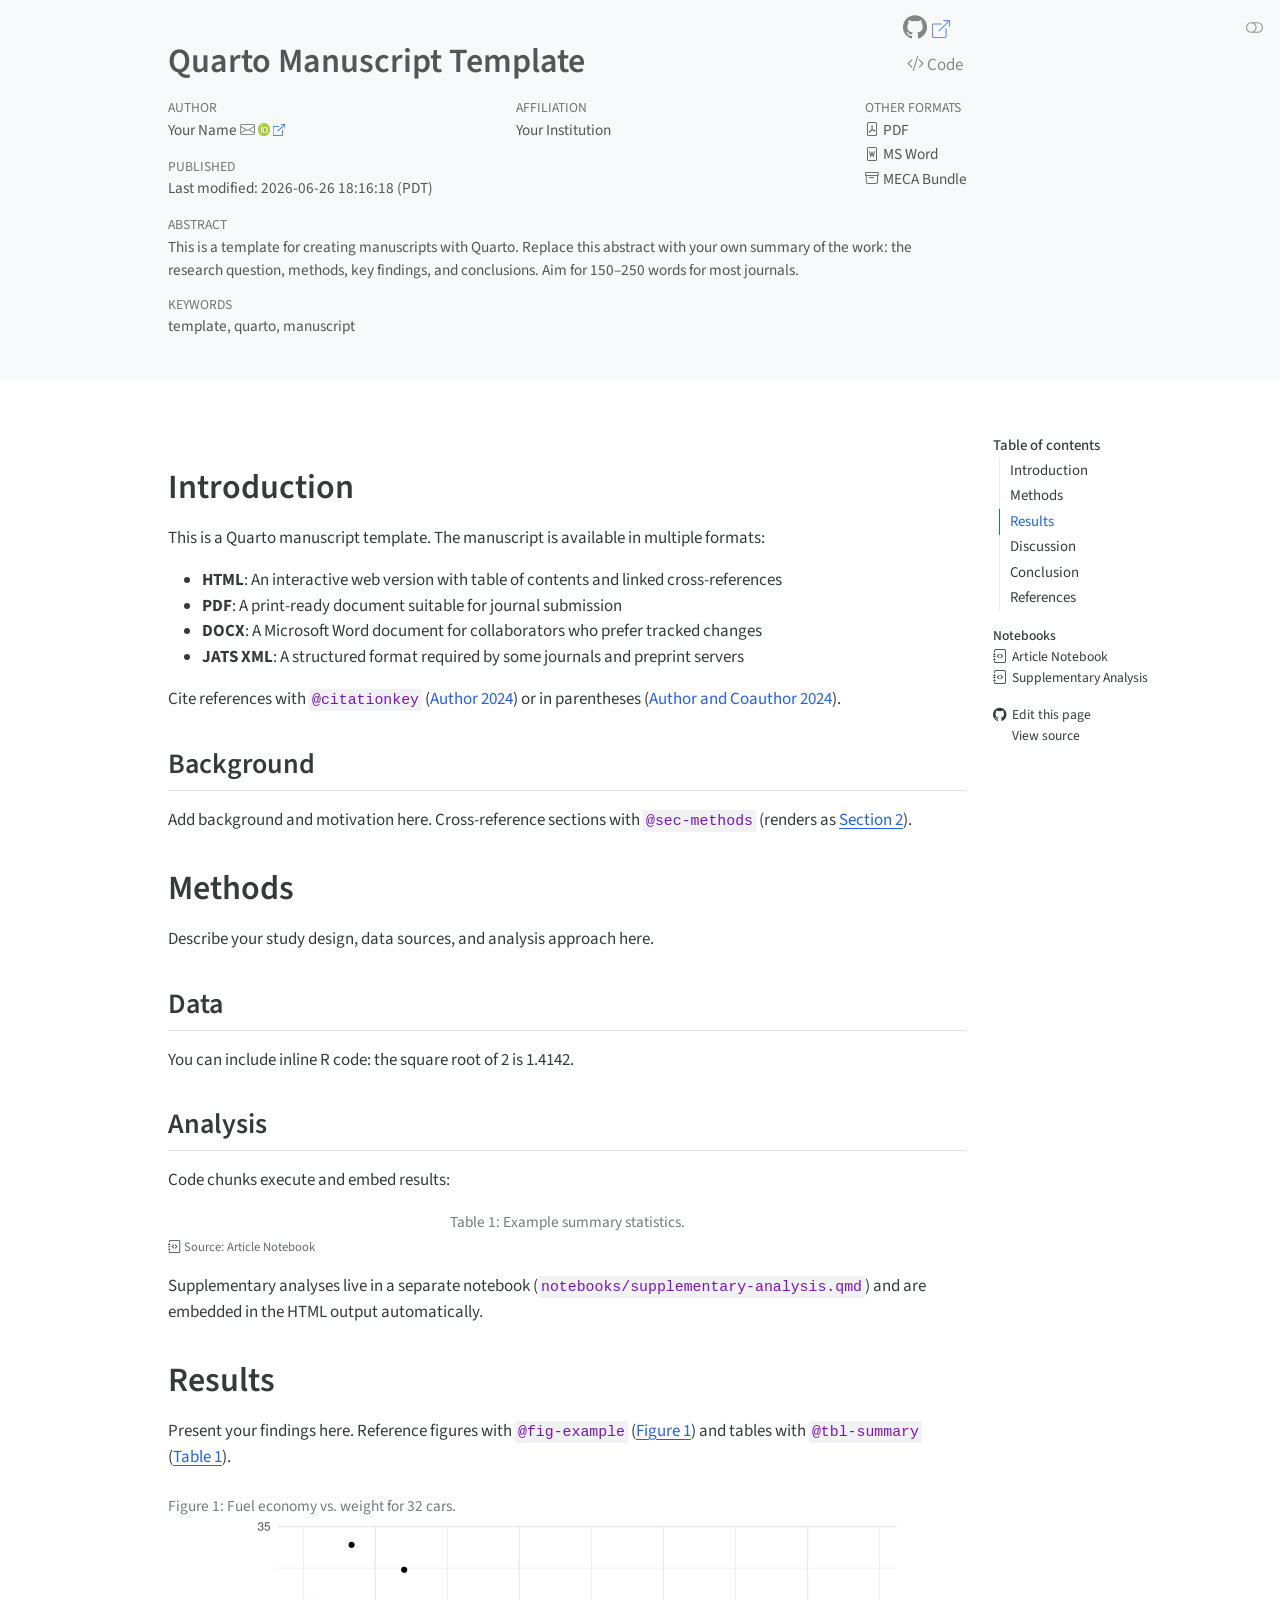
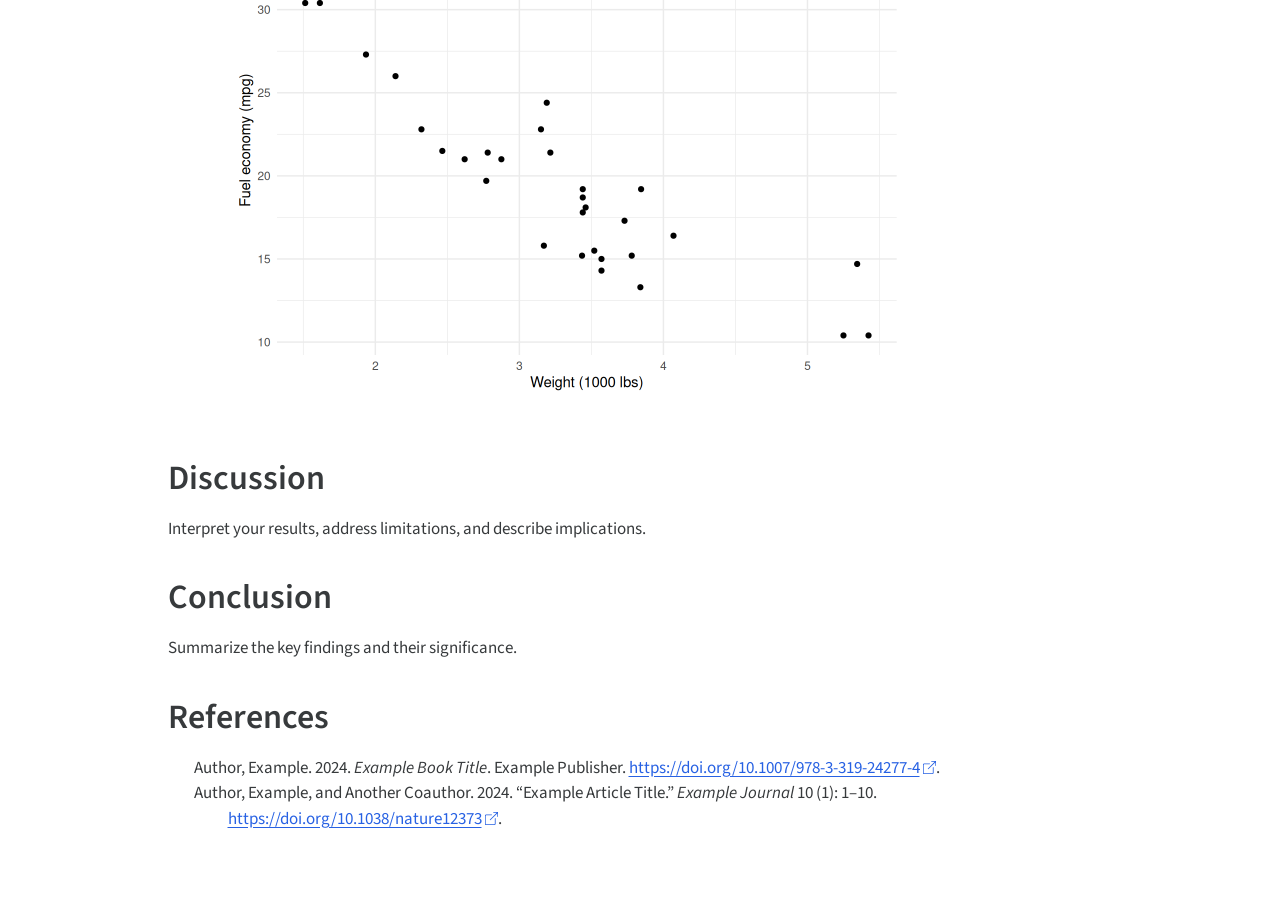
==== commit 2240ad25: "Deploying to gh-pages from @ d-morrison/qmt@b472b6c1090af8005d90198ac1cd4af105490907 🚀" ====
--- a/index.html
+++ b/index.html
@@ -113,6 +113,86 @@
 div.callout-proof.callout-style-default .callout-icon::before, div.callout-proof.callout-titled .callout-icon::before {
   background-image: url('data:image/svg+xml,<svg xmlns="http://www.w3.org/2000/svg" width="16" height="16" fill="%2337474F" class="bi bi-exclamation-triangle" viewBox="0 0 16 16"><path d="M7.938 2.016A.13.13 0 0 1 8.002 2a.13.13 0 0 1 .063.016.146.146 0 0 1 .054.057l6.857 11.667c.036.06.035.124.002.183a.163.163 0 0 1-.054.06.116.116 0 0 1-.066.017H1.146a.115.115 0 0 1-.066-.017.163.163 0 0 1-.054-.06.176.176 0 0 1 .002-.183L7.884 2.073a.147.147 0 0 1 .054-.057zm1.044-.45a1.13 1.13 0 0 0-1.96 0L.165 13.233c-.457.778.091 1.767.98 1.767h13.713c.889 0 1.438-.99.98-1.767L8.982 1.566z"/></svg>');
 }
+div.callout-lem.callout {
+  border-left-color: #1565C0;
+}
+div.callout-lem.callout-style-default .callout-header {
+  background-color: rgba(21, 101, 192, 0.13);
+}
+div.callout-lem .callout-toggle::before {  background-image: url('data:image/svg+xml,<svg xmlns="http://www.w3.org/2000/svg" width="16" height="16" fill="rgb(33, 37, 41)" class="bi bi-chevron-down" viewBox="0 0 16 16"><path fill-rule="evenodd" d="M1.646 4.646a.5.5 0 0 1 .708 0L8 10.293l5.646-5.647a.5.5 0 0 1 .708.708l-6 6a.5.5 0 0 1-.708 0l-6-6a.5.5 0 0 1 0-.708z"/></svg>');}
+div.callout-lem.callout-style-default .callout-icon::before, div.callout-lem.callout-titled .callout-icon::before {
+  background-image: url('data:image/svg+xml,<svg xmlns="http://www.w3.org/2000/svg" width="16" height="16" fill="%231565C0" class="bi bi-exclamation-triangle" viewBox="0 0 16 16"><path d="M7.938 2.016A.13.13 0 0 1 8.002 2a.13.13 0 0 1 .063.016.146.146 0 0 1 .054.057l6.857 11.667c.036.06.035.124.002.183a.163.163 0 0 1-.054.06.116.116 0 0 1-.066.017H1.146a.115.115 0 0 1-.066-.017.163.163 0 0 1-.054-.06.176.176 0 0 1 .002-.183L7.884 2.073a.147.147 0 0 1 .054-.057zm1.044-.45a1.13 1.13 0 0 0-1.96 0L.165 13.233c-.457.778.091 1.767.98 1.767h13.713c.889 0 1.438-.99.98-1.767L8.982 1.566z"/></svg>');
+}
+div.callout-remark.callout {
+  border-left-color: #AD1457;
+}
+div.callout-remark.callout-style-default .callout-header {
+  background-color: rgba(173, 20, 87, 0.13);
+}
+div.callout-remark .callout-toggle::before {  background-image: url('data:image/svg+xml,<svg xmlns="http://www.w3.org/2000/svg" width="16" height="16" fill="rgb(33, 37, 41)" class="bi bi-chevron-down" viewBox="0 0 16 16"><path fill-rule="evenodd" d="M1.646 4.646a.5.5 0 0 1 .708 0L8 10.293l5.646-5.647a.5.5 0 0 1 .708.708l-6 6a.5.5 0 0 1-.708 0l-6-6a.5.5 0 0 1 0-.708z"/></svg>');}
+div.callout-remark.callout-style-default .callout-icon::before, div.callout-remark.callout-titled .callout-icon::before {
+  background-image: url('data:image/svg+xml,<svg xmlns="http://www.w3.org/2000/svg" width="16" height="16" fill="%23AD1457" class="bi bi-exclamation-triangle" viewBox="0 0 16 16"><path d="M7.938 2.016A.13.13 0 0 1 8.002 2a.13.13 0 0 1 .063.016.146.146 0 0 1 .054.057l6.857 11.667c.036.06.035.124.002.183a.163.163 0 0 1-.054.06.116.116 0 0 1-.066.017H1.146a.115.115 0 0 1-.066-.017.163.163 0 0 1-.054-.06.176.176 0 0 1 .002-.183L7.884 2.073a.147.147 0 0 1 .054-.057zm1.044-.45a1.13 1.13 0 0 0-1.96 0L.165 13.233c-.457.778.091 1.767.98 1.767h13.713c.889 0 1.438-.99.98-1.767L8.982 1.566z"/></svg>');
+}
+div.callout-exr.callout {
+  border-left-color: #FFA500;
+}
+div.callout-exr.callout-style-default .callout-header {
+  background-color: rgba(255, 165, 0, 0.13);
+}
+div.callout-exr .callout-toggle::before {  background-image: url('data:image/svg+xml,<svg xmlns="http://www.w3.org/2000/svg" width="16" height="16" fill="rgb(33, 37, 41)" class="bi bi-chevron-down" viewBox="0 0 16 16"><path fill-rule="evenodd" d="M1.646 4.646a.5.5 0 0 1 .708 0L8 10.293l5.646-5.647a.5.5 0 0 1 .708.708l-6 6a.5.5 0 0 1-.708 0l-6-6a.5.5 0 0 1 0-.708z"/></svg>');}
+div.callout-exr.callout-style-default .callout-icon::before, div.callout-exr.callout-titled .callout-icon::before {
+  background-image: url('data:image/svg+xml,<svg xmlns="http://www.w3.org/2000/svg" width="16" height="16" fill="%23FFA500" class="bi bi-exclamation-triangle" viewBox="0 0 16 16"><path d="M7.938 2.016A.13.13 0 0 1 8.002 2a.13.13 0 0 1 .063.016.146.146 0 0 1 .054.057l6.857 11.667c.036.06.035.124.002.183a.163.163 0 0 1-.054.06.116.116 0 0 1-.066.017H1.146a.115.115 0 0 1-.066-.017.163.163 0 0 1-.054-.06.176.176 0 0 1 .002-.183L7.884 2.073a.147.147 0 0 1 .054-.057zm1.044-.45a1.13 1.13 0 0 0-1.96 0L.165 13.233c-.457.778.091 1.767.98 1.767h13.713c.889 0 1.438-.99.98-1.767L8.982 1.566z"/></svg>');
+}
+div.callout-prp.callout {
+  border-left-color: #827717;
+}
+div.callout-prp.callout-style-default .callout-header {
+  background-color: rgba(130, 119, 23, 0.13);
+}
+div.callout-prp .callout-toggle::before {  background-image: url('data:image/svg+xml,<svg xmlns="http://www.w3.org/2000/svg" width="16" height="16" fill="rgb(33, 37, 41)" class="bi bi-chevron-down" viewBox="0 0 16 16"><path fill-rule="evenodd" d="M1.646 4.646a.5.5 0 0 1 .708 0L8 10.293l5.646-5.647a.5.5 0 0 1 .708.708l-6 6a.5.5 0 0 1-.708 0l-6-6a.5.5 0 0 1 0-.708z"/></svg>');}
+div.callout-prp.callout-style-default .callout-icon::before, div.callout-prp.callout-titled .callout-icon::before {
+  background-image: url('data:image/svg+xml,<svg xmlns="http://www.w3.org/2000/svg" width="16" height="16" fill="%23827717" class="bi bi-exclamation-triangle" viewBox="0 0 16 16"><path d="M7.938 2.016A.13.13 0 0 1 8.002 2a.13.13 0 0 1 .063.016.146.146 0 0 1 .054.057l6.857 11.667c.036.06.035.124.002.183a.163.163 0 0 1-.054.06.116.116 0 0 1-.066.017H1.146a.115.115 0 0 1-.066-.017.163.163 0 0 1-.054-.06.176.176 0 0 1 .002-.183L7.884 2.073a.147.147 0 0 1 .054-.057zm1.044-.45a1.13 1.13 0 0 0-1.96 0L.165 13.233c-.457.778.091 1.767.98 1.767h13.713c.889 0 1.438-.99.98-1.767L8.982 1.566z"/></svg>');
+}
+div.callout-def.callout {
+  border-left-color: #1B5E20;
+}
+div.callout-def.callout-style-default .callout-header {
+  background-color: rgba(27, 94, 32, 0.13);
+}
+div.callout-def .callout-toggle::before {  background-image: url('data:image/svg+xml,<svg xmlns="http://www.w3.org/2000/svg" width="16" height="16" fill="rgb(33, 37, 41)" class="bi bi-chevron-down" viewBox="0 0 16 16"><path fill-rule="evenodd" d="M1.646 4.646a.5.5 0 0 1 .708 0L8 10.293l5.646-5.647a.5.5 0 0 1 .708.708l-6 6a.5.5 0 0 1-.708 0l-6-6a.5.5 0 0 1 0-.708z"/></svg>');}
+div.callout-def.callout-style-default .callout-icon::before, div.callout-def.callout-titled .callout-icon::before {
+  background-image: url('data:image/svg+xml,<svg xmlns="http://www.w3.org/2000/svg" width="16" height="16" fill="%231B5E20" class="bi bi-exclamation-triangle" viewBox="0 0 16 16"><path d="M7.938 2.016A.13.13 0 0 1 8.002 2a.13.13 0 0 1 .063.016.146.146 0 0 1 .054.057l6.857 11.667c.036.06.035.124.002.183a.163.163 0 0 1-.054.06.116.116 0 0 1-.066.017H1.146a.115.115 0 0 1-.066-.017.163.163 0 0 1-.054-.06.176.176 0 0 1 .002-.183L7.884 2.073a.147.147 0 0 1 .054-.057zm1.044-.45a1.13 1.13 0 0 0-1.96 0L.165 13.233c-.457.778.091 1.767.98 1.767h13.713c.889 0 1.438-.99.98-1.767L8.982 1.566z"/></svg>');
+}
+div.callout-cnj.callout {
+  border-left-color: #558B2F;
+}
+div.callout-cnj.callout-style-default .callout-header {
+  background-color: rgba(85, 139, 47, 0.13);
+}
+div.callout-cnj .callout-toggle::before {  background-image: url('data:image/svg+xml,<svg xmlns="http://www.w3.org/2000/svg" width="16" height="16" fill="rgb(33, 37, 41)" class="bi bi-chevron-down" viewBox="0 0 16 16"><path fill-rule="evenodd" d="M1.646 4.646a.5.5 0 0 1 .708 0L8 10.293l5.646-5.647a.5.5 0 0 1 .708.708l-6 6a.5.5 0 0 1-.708 0l-6-6a.5.5 0 0 1 0-.708z"/></svg>');}
+div.callout-cnj.callout-style-default .callout-icon::before, div.callout-cnj.callout-titled .callout-icon::before {
+  background-image: url('data:image/svg+xml,<svg xmlns="http://www.w3.org/2000/svg" width="16" height="16" fill="%23558B2F" class="bi bi-exclamation-triangle" viewBox="0 0 16 16"><path d="M7.938 2.016A.13.13 0 0 1 8.002 2a.13.13 0 0 1 .063.016.146.146 0 0 1 .054.057l6.857 11.667c.036.06.035.124.002.183a.163.163 0 0 1-.054.06.116.116 0 0 1-.066.017H1.146a.115.115 0 0 1-.066-.017.163.163 0 0 1-.054-.06.176.176 0 0 1 .002-.183L7.884 2.073a.147.147 0 0 1 .054-.057zm1.044-.45a1.13 1.13 0 0 0-1.96 0L.165 13.233c-.457.778.091 1.767.98 1.767h13.713c.889 0 1.438-.99.98-1.767L8.982 1.566z"/></svg>');
+}
+div.callout-cor.callout {
+  border-left-color: #00838F;
+}
+div.callout-cor.callout-style-default .callout-header {
+  background-color: rgba(0, 131, 143, 0.13);
+}
+div.callout-cor .callout-toggle::before {  background-image: url('data:image/svg+xml,<svg xmlns="http://www.w3.org/2000/svg" width="16" height="16" fill="rgb(33, 37, 41)" class="bi bi-chevron-down" viewBox="0 0 16 16"><path fill-rule="evenodd" d="M1.646 4.646a.5.5 0 0 1 .708 0L8 10.293l5.646-5.647a.5.5 0 0 1 .708.708l-6 6a.5.5 0 0 1-.708 0l-6-6a.5.5 0 0 1 0-.708z"/></svg>');}
+div.callout-cor.callout-style-default .callout-icon::before, div.callout-cor.callout-titled .callout-icon::before {
+  background-image: url('data:image/svg+xml,<svg xmlns="http://www.w3.org/2000/svg" width="16" height="16" fill="%2300838F" class="bi bi-exclamation-triangle" viewBox="0 0 16 16"><path d="M7.938 2.016A.13.13 0 0 1 8.002 2a.13.13 0 0 1 .063.016.146.146 0 0 1 .054.057l6.857 11.667c.036.06.035.124.002.183a.163.163 0 0 1-.054.06.116.116 0 0 1-.066.017H1.146a.115.115 0 0 1-.066-.017.163.163 0 0 1-.054-.06.176.176 0 0 1 .002-.183L7.884 2.073a.147.147 0 0 1 .054-.057zm1.044-.45a1.13 1.13 0 0 0-1.96 0L.165 13.233c-.457.778.091 1.767.98 1.767h13.713c.889 0 1.438-.99.98-1.767L8.982 1.566z"/></svg>');
+}
+div.callout-exm.callout {
+  border-left-color: #6A1B9A;
+}
+div.callout-exm.callout-style-default .callout-header {
+  background-color: rgba(106, 27, 154, 0.13);
+}
+div.callout-exm .callout-toggle::before {  background-image: url('data:image/svg+xml,<svg xmlns="http://www.w3.org/2000/svg" width="16" height="16" fill="rgb(33, 37, 41)" class="bi bi-chevron-down" viewBox="0 0 16 16"><path fill-rule="evenodd" d="M1.646 4.646a.5.5 0 0 1 .708 0L8 10.293l5.646-5.647a.5.5 0 0 1 .708.708l-6 6a.5.5 0 0 1-.708 0l-6-6a.5.5 0 0 1 0-.708z"/></svg>');}
+div.callout-exm.callout-style-default .callout-icon::before, div.callout-exm.callout-titled .callout-icon::before {
+  background-image: url('data:image/svg+xml,<svg xmlns="http://www.w3.org/2000/svg" width="16" height="16" fill="%236A1B9A" class="bi bi-exclamation-triangle" viewBox="0 0 16 16"><path d="M7.938 2.016A.13.13 0 0 1 8.002 2a.13.13 0 0 1 .063.016.146.146 0 0 1 .054.057l6.857 11.667c.036.06.035.124.002.183a.163.163 0 0 1-.054.06.116.116 0 0 1-.066.017H1.146a.115.115 0 0 1-.066-.017.163.163 0 0 1-.054-.06.176.176 0 0 1 .002-.183L7.884 2.073a.147.147 0 0 1 .054-.057zm1.044-.45a1.13 1.13 0 0 0-1.96 0L.165 13.233c-.457.778.091 1.767.98 1.767h13.713c.889 0 1.438-.99.98-1.767L8.982 1.566z"/></svg>');
+}
 div.callout-solution.callout {
   border-left-color: #4E342E;
 }
@@ -122,86 +202,6 @@
 div.callout-solution .callout-toggle::before {  background-image: url('data:image/svg+xml,<svg xmlns="http://www.w3.org/2000/svg" width="16" height="16" fill="rgb(33, 37, 41)" class="bi bi-chevron-down" viewBox="0 0 16 16"><path fill-rule="evenodd" d="M1.646 4.646a.5.5 0 0 1 .708 0L8 10.293l5.646-5.647a.5.5 0 0 1 .708.708l-6 6a.5.5 0 0 1-.708 0l-6-6a.5.5 0 0 1 0-.708z"/></svg>');}
 div.callout-solution.callout-style-default .callout-icon::before, div.callout-solution.callout-titled .callout-icon::before {
   background-image: url('data:image/svg+xml,<svg xmlns="http://www.w3.org/2000/svg" width="16" height="16" fill="%234E342E" class="bi bi-exclamation-triangle" viewBox="0 0 16 16"><path d="M7.938 2.016A.13.13 0 0 1 8.002 2a.13.13 0 0 1 .063.016.146.146 0 0 1 .054.057l6.857 11.667c.036.06.035.124.002.183a.163.163 0 0 1-.054.06.116.116 0 0 1-.066.017H1.146a.115.115 0 0 1-.066-.017.163.163 0 0 1-.054-.06.176.176 0 0 1 .002-.183L7.884 2.073a.147.147 0 0 1 .054-.057zm1.044-.45a1.13 1.13 0 0 0-1.96 0L.165 13.233c-.457.778.091 1.767.98 1.767h13.713c.889 0 1.438-.99.98-1.767L8.982 1.566z"/></svg>');
-}
-div.callout-remark.callout {
-  border-left-color: #AD1457;
-}
-div.callout-remark.callout-style-default .callout-header {
-  background-color: rgba(173, 20, 87, 0.13);
-}
-div.callout-remark .callout-toggle::before {  background-image: url('data:image/svg+xml,<svg xmlns="http://www.w3.org/2000/svg" width="16" height="16" fill="rgb(33, 37, 41)" class="bi bi-chevron-down" viewBox="0 0 16 16"><path fill-rule="evenodd" d="M1.646 4.646a.5.5 0 0 1 .708 0L8 10.293l5.646-5.647a.5.5 0 0 1 .708.708l-6 6a.5.5 0 0 1-.708 0l-6-6a.5.5 0 0 1 0-.708z"/></svg>');}
-div.callout-remark.callout-style-default .callout-icon::before, div.callout-remark.callout-titled .callout-icon::before {
-  background-image: url('data:image/svg+xml,<svg xmlns="http://www.w3.org/2000/svg" width="16" height="16" fill="%23AD1457" class="bi bi-exclamation-triangle" viewBox="0 0 16 16"><path d="M7.938 2.016A.13.13 0 0 1 8.002 2a.13.13 0 0 1 .063.016.146.146 0 0 1 .054.057l6.857 11.667c.036.06.035.124.002.183a.163.163 0 0 1-.054.06.116.116 0 0 1-.066.017H1.146a.115.115 0 0 1-.066-.017.163.163 0 0 1-.054-.06.176.176 0 0 1 .002-.183L7.884 2.073a.147.147 0 0 1 .054-.057zm1.044-.45a1.13 1.13 0 0 0-1.96 0L.165 13.233c-.457.778.091 1.767.98 1.767h13.713c.889 0 1.438-.99.98-1.767L8.982 1.566z"/></svg>');
-}
-div.callout-lem.callout {
-  border-left-color: #1565C0;
-}
-div.callout-lem.callout-style-default .callout-header {
-  background-color: rgba(21, 101, 192, 0.13);
-}
-div.callout-lem .callout-toggle::before {  background-image: url('data:image/svg+xml,<svg xmlns="http://www.w3.org/2000/svg" width="16" height="16" fill="rgb(33, 37, 41)" class="bi bi-chevron-down" viewBox="0 0 16 16"><path fill-rule="evenodd" d="M1.646 4.646a.5.5 0 0 1 .708 0L8 10.293l5.646-5.647a.5.5 0 0 1 .708.708l-6 6a.5.5 0 0 1-.708 0l-6-6a.5.5 0 0 1 0-.708z"/></svg>');}
-div.callout-lem.callout-style-default .callout-icon::before, div.callout-lem.callout-titled .callout-icon::before {
-  background-image: url('data:image/svg+xml,<svg xmlns="http://www.w3.org/2000/svg" width="16" height="16" fill="%231565C0" class="bi bi-exclamation-triangle" viewBox="0 0 16 16"><path d="M7.938 2.016A.13.13 0 0 1 8.002 2a.13.13 0 0 1 .063.016.146.146 0 0 1 .054.057l6.857 11.667c.036.06.035.124.002.183a.163.163 0 0 1-.054.06.116.116 0 0 1-.066.017H1.146a.115.115 0 0 1-.066-.017.163.163 0 0 1-.054-.06.176.176 0 0 1 .002-.183L7.884 2.073a.147.147 0 0 1 .054-.057zm1.044-.45a1.13 1.13 0 0 0-1.96 0L.165 13.233c-.457.778.091 1.767.98 1.767h13.713c.889 0 1.438-.99.98-1.767L8.982 1.566z"/></svg>');
-}
-div.callout-exm.callout {
-  border-left-color: #6A1B9A;
-}
-div.callout-exm.callout-style-default .callout-header {
-  background-color: rgba(106, 27, 154, 0.13);
-}
-div.callout-exm .callout-toggle::before {  background-image: url('data:image/svg+xml,<svg xmlns="http://www.w3.org/2000/svg" width="16" height="16" fill="rgb(33, 37, 41)" class="bi bi-chevron-down" viewBox="0 0 16 16"><path fill-rule="evenodd" d="M1.646 4.646a.5.5 0 0 1 .708 0L8 10.293l5.646-5.647a.5.5 0 0 1 .708.708l-6 6a.5.5 0 0 1-.708 0l-6-6a.5.5 0 0 1 0-.708z"/></svg>');}
-div.callout-exm.callout-style-default .callout-icon::before, div.callout-exm.callout-titled .callout-icon::before {
-  background-image: url('data:image/svg+xml,<svg xmlns="http://www.w3.org/2000/svg" width="16" height="16" fill="%236A1B9A" class="bi bi-exclamation-triangle" viewBox="0 0 16 16"><path d="M7.938 2.016A.13.13 0 0 1 8.002 2a.13.13 0 0 1 .063.016.146.146 0 0 1 .054.057l6.857 11.667c.036.06.035.124.002.183a.163.163 0 0 1-.054.06.116.116 0 0 1-.066.017H1.146a.115.115 0 0 1-.066-.017.163.163 0 0 1-.054-.06.176.176 0 0 1 .002-.183L7.884 2.073a.147.147 0 0 1 .054-.057zm1.044-.45a1.13 1.13 0 0 0-1.96 0L.165 13.233c-.457.778.091 1.767.98 1.767h13.713c.889 0 1.438-.99.98-1.767L8.982 1.566z"/></svg>');
-}
-div.callout-cnj.callout {
-  border-left-color: #558B2F;
-}
-div.callout-cnj.callout-style-default .callout-header {
-  background-color: rgba(85, 139, 47, 0.13);
-}
-div.callout-cnj .callout-toggle::before {  background-image: url('data:image/svg+xml,<svg xmlns="http://www.w3.org/2000/svg" width="16" height="16" fill="rgb(33, 37, 41)" class="bi bi-chevron-down" viewBox="0 0 16 16"><path fill-rule="evenodd" d="M1.646 4.646a.5.5 0 0 1 .708 0L8 10.293l5.646-5.647a.5.5 0 0 1 .708.708l-6 6a.5.5 0 0 1-.708 0l-6-6a.5.5 0 0 1 0-.708z"/></svg>');}
-div.callout-cnj.callout-style-default .callout-icon::before, div.callout-cnj.callout-titled .callout-icon::before {
-  background-image: url('data:image/svg+xml,<svg xmlns="http://www.w3.org/2000/svg" width="16" height="16" fill="%23558B2F" class="bi bi-exclamation-triangle" viewBox="0 0 16 16"><path d="M7.938 2.016A.13.13 0 0 1 8.002 2a.13.13 0 0 1 .063.016.146.146 0 0 1 .054.057l6.857 11.667c.036.06.035.124.002.183a.163.163 0 0 1-.054.06.116.116 0 0 1-.066.017H1.146a.115.115 0 0 1-.066-.017.163.163 0 0 1-.054-.06.176.176 0 0 1 .002-.183L7.884 2.073a.147.147 0 0 1 .054-.057zm1.044-.45a1.13 1.13 0 0 0-1.96 0L.165 13.233c-.457.778.091 1.767.98 1.767h13.713c.889 0 1.438-.99.98-1.767L8.982 1.566z"/></svg>');
-}
-div.callout-def.callout {
-  border-left-color: #1B5E20;
-}
-div.callout-def.callout-style-default .callout-header {
-  background-color: rgba(27, 94, 32, 0.13);
-}
-div.callout-def .callout-toggle::before {  background-image: url('data:image/svg+xml,<svg xmlns="http://www.w3.org/2000/svg" width="16" height="16" fill="rgb(33, 37, 41)" class="bi bi-chevron-down" viewBox="0 0 16 16"><path fill-rule="evenodd" d="M1.646 4.646a.5.5 0 0 1 .708 0L8 10.293l5.646-5.647a.5.5 0 0 1 .708.708l-6 6a.5.5 0 0 1-.708 0l-6-6a.5.5 0 0 1 0-.708z"/></svg>');}
-div.callout-def.callout-style-default .callout-icon::before, div.callout-def.callout-titled .callout-icon::before {
-  background-image: url('data:image/svg+xml,<svg xmlns="http://www.w3.org/2000/svg" width="16" height="16" fill="%231B5E20" class="bi bi-exclamation-triangle" viewBox="0 0 16 16"><path d="M7.938 2.016A.13.13 0 0 1 8.002 2a.13.13 0 0 1 .063.016.146.146 0 0 1 .054.057l6.857 11.667c.036.06.035.124.002.183a.163.163 0 0 1-.054.06.116.116 0 0 1-.066.017H1.146a.115.115 0 0 1-.066-.017.163.163 0 0 1-.054-.06.176.176 0 0 1 .002-.183L7.884 2.073a.147.147 0 0 1 .054-.057zm1.044-.45a1.13 1.13 0 0 0-1.96 0L.165 13.233c-.457.778.091 1.767.98 1.767h13.713c.889 0 1.438-.99.98-1.767L8.982 1.566z"/></svg>');
-}
-div.callout-exr.callout {
-  border-left-color: #FFA500;
-}
-div.callout-exr.callout-style-default .callout-header {
-  background-color: rgba(255, 165, 0, 0.13);
-}
-div.callout-exr .callout-toggle::before {  background-image: url('data:image/svg+xml,<svg xmlns="http://www.w3.org/2000/svg" width="16" height="16" fill="rgb(33, 37, 41)" class="bi bi-chevron-down" viewBox="0 0 16 16"><path fill-rule="evenodd" d="M1.646 4.646a.5.5 0 0 1 .708 0L8 10.293l5.646-5.647a.5.5 0 0 1 .708.708l-6 6a.5.5 0 0 1-.708 0l-6-6a.5.5 0 0 1 0-.708z"/></svg>');}
-div.callout-exr.callout-style-default .callout-icon::before, div.callout-exr.callout-titled .callout-icon::before {
-  background-image: url('data:image/svg+xml,<svg xmlns="http://www.w3.org/2000/svg" width="16" height="16" fill="%23FFA500" class="bi bi-exclamation-triangle" viewBox="0 0 16 16"><path d="M7.938 2.016A.13.13 0 0 1 8.002 2a.13.13 0 0 1 .063.016.146.146 0 0 1 .054.057l6.857 11.667c.036.06.035.124.002.183a.163.163 0 0 1-.054.06.116.116 0 0 1-.066.017H1.146a.115.115 0 0 1-.066-.017.163.163 0 0 1-.054-.06.176.176 0 0 1 .002-.183L7.884 2.073a.147.147 0 0 1 .054-.057zm1.044-.45a1.13 1.13 0 0 0-1.96 0L.165 13.233c-.457.778.091 1.767.98 1.767h13.713c.889 0 1.438-.99.98-1.767L8.982 1.566z"/></svg>');
-}
-div.callout-cor.callout {
-  border-left-color: #00838F;
-}
-div.callout-cor.callout-style-default .callout-header {
-  background-color: rgba(0, 131, 143, 0.13);
-}
-div.callout-cor .callout-toggle::before {  background-image: url('data:image/svg+xml,<svg xmlns="http://www.w3.org/2000/svg" width="16" height="16" fill="rgb(33, 37, 41)" class="bi bi-chevron-down" viewBox="0 0 16 16"><path fill-rule="evenodd" d="M1.646 4.646a.5.5 0 0 1 .708 0L8 10.293l5.646-5.647a.5.5 0 0 1 .708.708l-6 6a.5.5 0 0 1-.708 0l-6-6a.5.5 0 0 1 0-.708z"/></svg>');}
-div.callout-cor.callout-style-default .callout-icon::before, div.callout-cor.callout-titled .callout-icon::before {
-  background-image: url('data:image/svg+xml,<svg xmlns="http://www.w3.org/2000/svg" width="16" height="16" fill="%2300838F" class="bi bi-exclamation-triangle" viewBox="0 0 16 16"><path d="M7.938 2.016A.13.13 0 0 1 8.002 2a.13.13 0 0 1 .063.016.146.146 0 0 1 .054.057l6.857 11.667c.036.06.035.124.002.183a.163.163 0 0 1-.054.06.116.116 0 0 1-.066.017H1.146a.115.115 0 0 1-.066-.017.163.163 0 0 1-.054-.06.176.176 0 0 1 .002-.183L7.884 2.073a.147.147 0 0 1 .054-.057zm1.044-.45a1.13 1.13 0 0 0-1.96 0L.165 13.233c-.457.778.091 1.767.98 1.767h13.713c.889 0 1.438-.99.98-1.767L8.982 1.566z"/></svg>');
-}
-div.callout-prp.callout {
-  border-left-color: #827717;
-}
-div.callout-prp.callout-style-default .callout-header {
-  background-color: rgba(130, 119, 23, 0.13);
-}
-div.callout-prp .callout-toggle::before {  background-image: url('data:image/svg+xml,<svg xmlns="http://www.w3.org/2000/svg" width="16" height="16" fill="rgb(33, 37, 41)" class="bi bi-chevron-down" viewBox="0 0 16 16"><path fill-rule="evenodd" d="M1.646 4.646a.5.5 0 0 1 .708 0L8 10.293l5.646-5.647a.5.5 0 0 1 .708.708l-6 6a.5.5 0 0 1-.708 0l-6-6a.5.5 0 0 1 0-.708z"/></svg>');}
-div.callout-prp.callout-style-default .callout-icon::before, div.callout-prp.callout-titled .callout-icon::before {
-  background-image: url('data:image/svg+xml,<svg xmlns="http://www.w3.org/2000/svg" width="16" height="16" fill="%23827717" class="bi bi-exclamation-triangle" viewBox="0 0 16 16"><path d="M7.938 2.016A.13.13 0 0 1 8.002 2a.13.13 0 0 1 .063.016.146.146 0 0 1 .054.057l6.857 11.667c.036.06.035.124.002.183a.163.163 0 0 1-.054.06.116.116 0 0 1-.066.017H1.146a.115.115 0 0 1-.066-.017.163.163 0 0 1-.054-.06.176.176 0 0 1 .002-.183L7.884 2.073a.147.147 0 0 1 .054-.057zm1.044-.45a1.13 1.13 0 0 0-1.96 0L.165 13.233c-.457.778.091 1.767.98 1.767h13.713c.889 0 1.438-.99.98-1.767L8.982 1.566z"/></svg>');
 }
 </style>
 
@@ -417,7 +417,7 @@
                 <div>
             <div class="quarto-title-meta-heading">Published</div>
             <div class="quarto-title-meta-contents">
-              <p class="date">Last modified: 2026-06-26 17:53:36 (PDT)</p>
+              <p class="date">Last modified: 2026-06-26 18:16:18 (PDT)</p>
             </div>
           </div>
           
